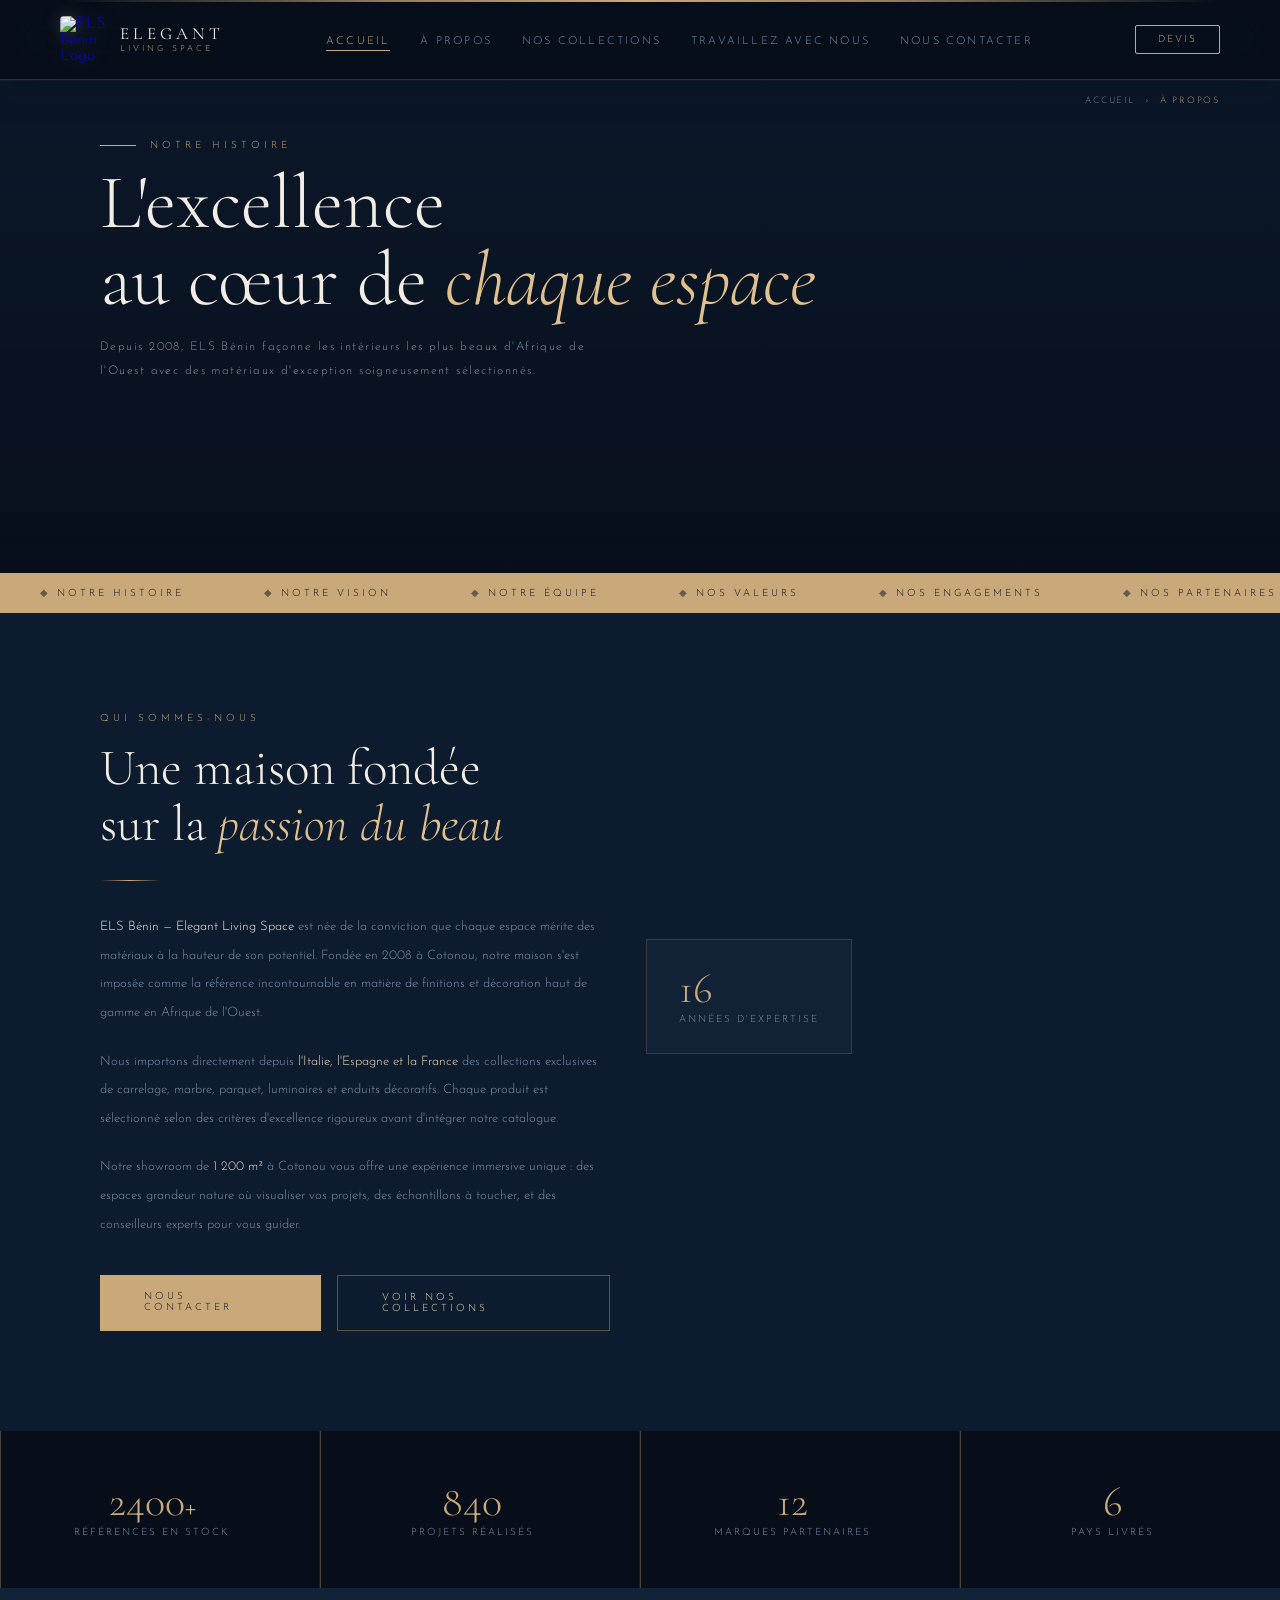
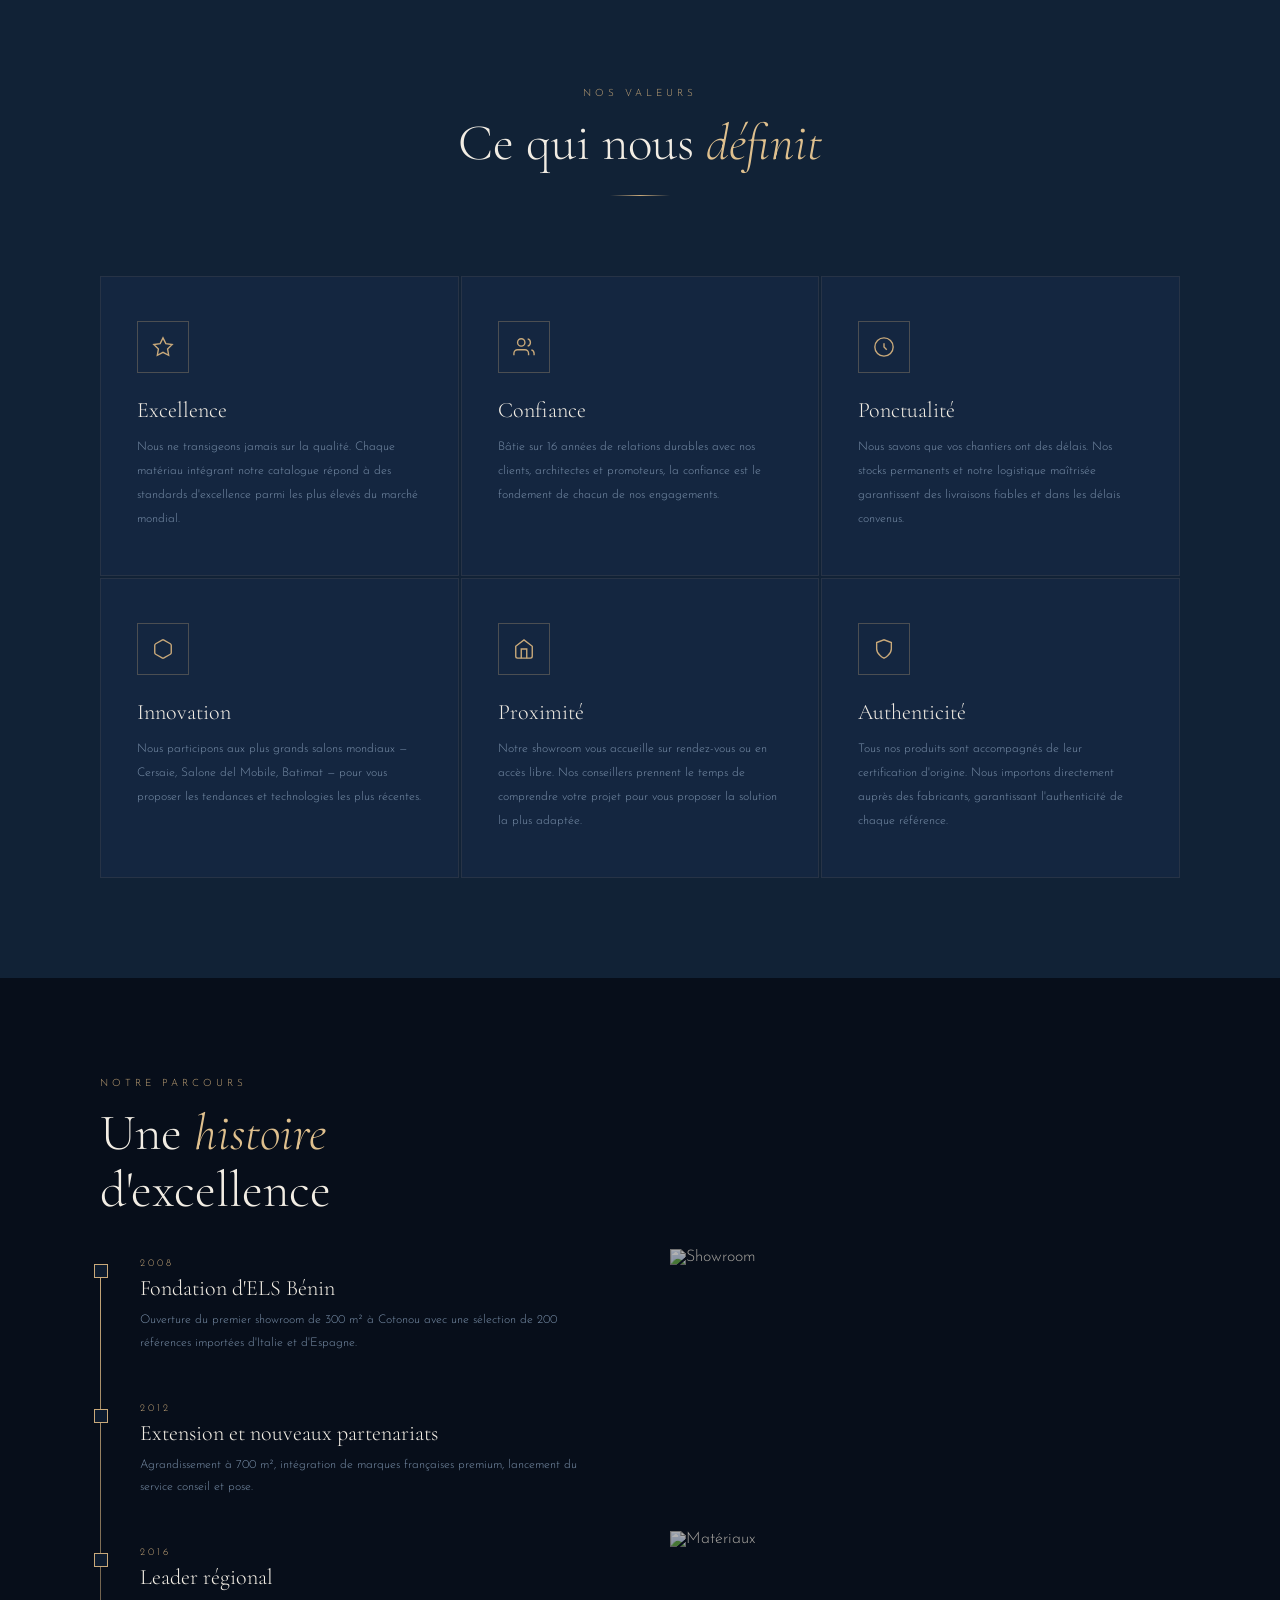
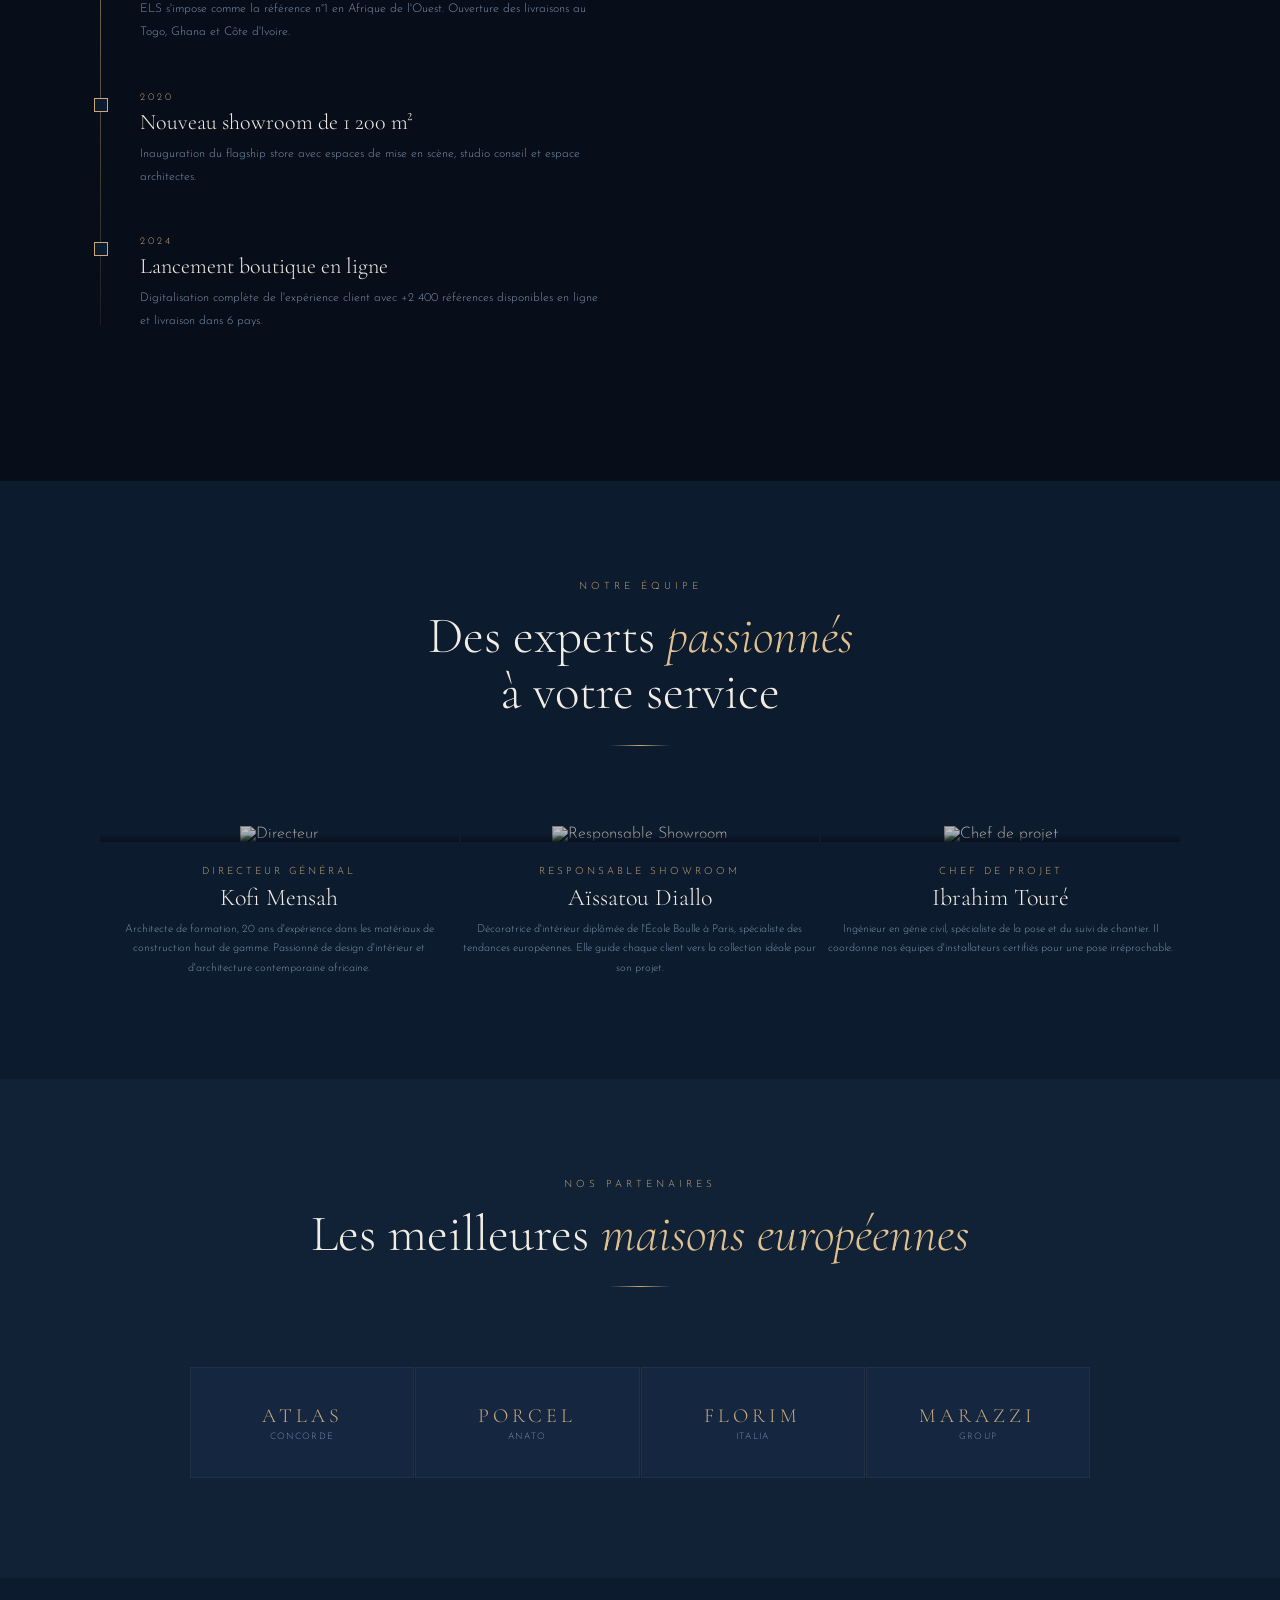
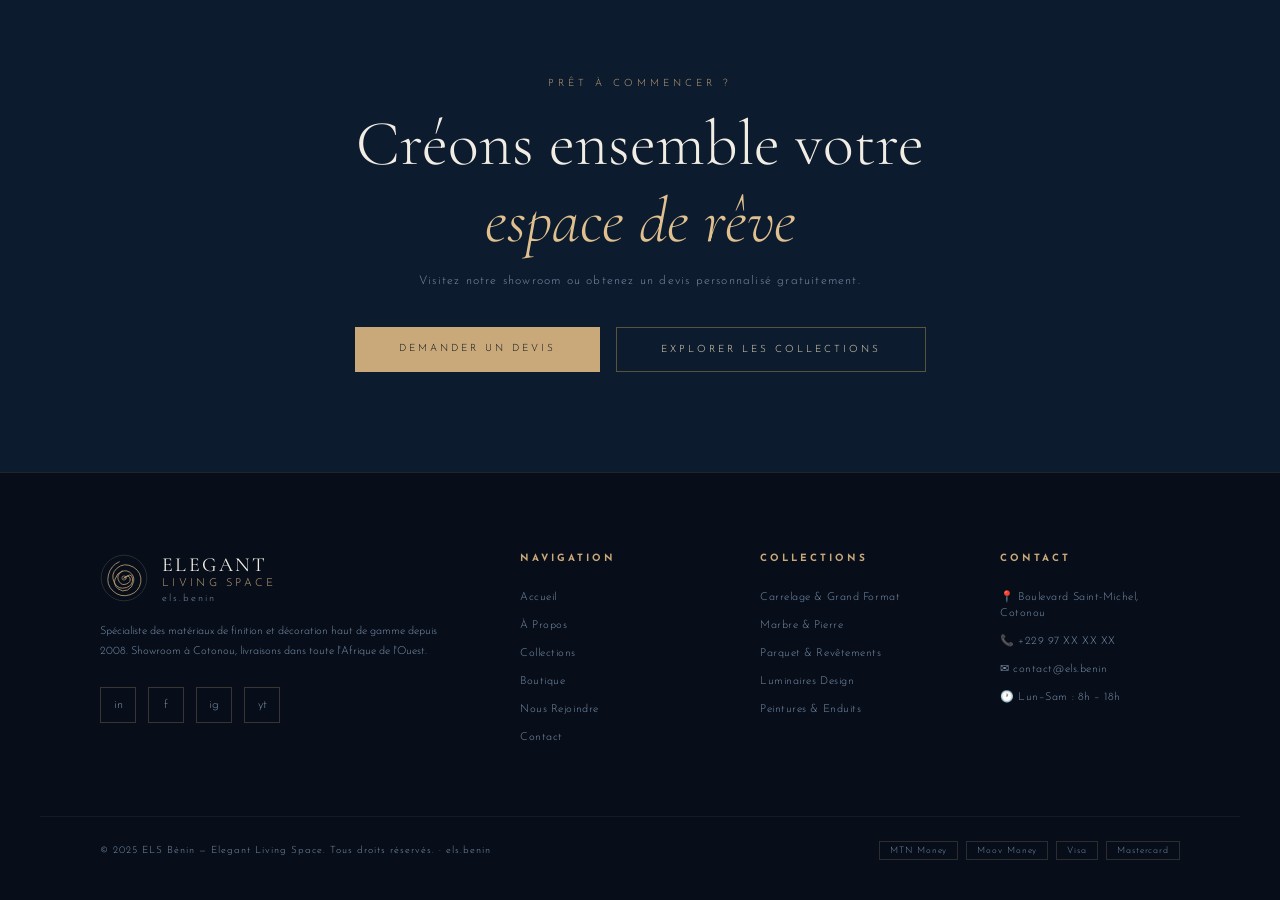
==== apropos.html @ bbdeb376 "Update apropos.html" ====
<!DOCTYPE html>
<html lang="fr">
<head>
<meta charset="UTF-8"/>
<meta name="viewport" content="width=device-width, initial-scale=1.0"/>
<title>À Propos — ELS Bénin | Elegant Living Space</title>
<link rel="stylesheet" href="els-shared.css"/>
</head>

<style>
  :root {
    --gold: #c9a97a;
    --gold-light: #dfc08e;
    --gold-pale: #f0dfc0;
    --noir: #070e1a;
    --charbon: #0d1b2e;
    --gris-fonce: #112236;
    --gris-moyen: #1a3050;
    --gris-clair: #7a90aa;
    --blanc-creme: #f2ede4;
    --blanc: #ffffff;
    --marine: #0d1b2e;
    --marine-light: #142640;
    --transition: cubic-bezier(0.76, 0, 0.24, 1);
  }

  * { margin: 0; padding: 0; box-sizing: border-box; }

  html { scroll-behavior: smooth; }

  body {
    background: var(--charbon);
    color: var(--blanc-creme);
    font-family: 'Josefin Sans', sans-serif;
    font-weight: 300;
    cursor: default;
    overflow-x: hidden;
  }

  /* ─── NAV ─── */
  nav {
    position: fixed; top: 0; left: 0; right: 0;
    z-index: 100;
    display: flex;
    align-items: center;
    justify-content: space-between;
    padding: 0 60px;
    height: 80px;
    background: rgba(7, 14, 26, 0.96);
    backdrop-filter: blur(18px) saturate(1.4);
    -webkit-backdrop-filter: blur(18px) saturate(1.4);
    border-bottom: 1px solid rgba(201, 169, 122, 0.22);
    box-shadow: 0 4px 32px rgba(7, 14, 26, 0.55), 0 1px 0 rgba(201,169,122,0.08);
    transition: background 0.4s, box-shadow 0.4s;
  }

  nav::before {
    content: '';
    position: absolute; top: 0; left: 0; right: 0;
    height: 2px;
    background: linear-gradient(to right,
      transparent 0%,
      rgba(201,169,122,0.0) 5%,
      rgba(201,169,122,0.7) 30%,
      var(--gold) 50%,
      rgba(201,169,122,0.7) 70%,
      rgba(201,169,122,0.0) 95%,
      transparent 100%
    );
  }

  nav.scrolled {
    background: rgba(7, 14, 26, 0.99);
    box-shadow: 0 6px 40px rgba(7, 14, 26, 0.8), 0 1px 0 rgba(201,169,122,0.1);
  }

  /* ─── LOGO ─── */
  .nav-logo {
    display: flex;
    align-items: center;
    gap: 12px;
    text-decoration: none;
    flex-shrink: 0;
  }
  .nav-logo-img {
    width: 48px;
    height: 48px;
    object-fit: contain;
    border-radius: 4px;
    filter: drop-shadow(0 0 8px rgba(201,169,122,0.25));
    transition: filter 0.3s, transform 0.3s;
  }
  .nav-logo:hover .nav-logo-img {
    filter: drop-shadow(0 0 16px rgba(201,169,122,0.5));
    transform: scale(1.02);
  }
  .nav-logo-text {
    display: flex;
    flex-direction: column;
    line-height: 1;
  }
  .nav-logo-main {
    font-family: 'Cormorant Garamond', serif;
    font-size: 17px;
    font-weight: 400;
    letter-spacing: 0.25em;
    color: var(--blanc-creme);
  }
  .nav-logo-sub {
    font-family: 'Josefin Sans', sans-serif;
    font-size: 8.5px;
    font-weight: 300;
    letter-spacing: 0.35em;
    text-transform: uppercase;
    color: var(--gold);
    margin-top: 3px;
  }

  /* ─── NAV LINKS ─── */
  .nav-links {
    display: flex;
    gap: 30px;
    list-style: none;
    margin: 0 auto;
    padding: 0 15px;
  }
  .nav-links a {
    font-size: 11px;
    letter-spacing: 0.2em;
    text-transform: uppercase;
    color: var(--gris-clair);
    text-decoration: none;
    position: relative;
    transition: color 0.3s;
    white-space: nowrap;
  }
  .nav-links a::after {
    content: '';
    position: absolute;
    bottom: -4px;
    left: 0;
    width: 0;
    height: 1px;
    background: var(--gold);
    transition: width 0.4s var(--transition);
  }
  .nav-links a:hover { color: var(--gold-light); }
  .nav-links a:hover::after { width: 100%; }
  .nav-links a.active { color: var(--gold); }

  /* ─── BOUTON DEVIS (à droite) ─── */
  .nav-devis-btn {
    padding: 8px 22px;
    border: 1px solid var(--gold);
    color: var(--gold);
    font-size: 10px;
    letter-spacing: 0.2em;
    text-transform: uppercase;
    text-decoration: none;
    transition: all 0.3s;
    background: transparent;
    font-family: 'Josefin Sans', sans-serif;
    white-space: nowrap;
    flex-shrink: 0;
    border-radius: 2px;
  }
  .nav-devis-btn:hover {
    background: var(--gold);
    color: var(--noir);
  }

  /* ─── MENU BURGER ─── */
  .menu-toggle {
    display: none;
    flex-direction: column;
    gap: 5px;
    cursor: pointer;
    background: none;
    border: none;
    padding: 5px;
    flex-shrink: 0;
  }
  .menu-toggle span {
    width: 28px;
    height: 2px;
    background: var(--gold);
    transition: 0.3s;
    border-radius: 2px;
  }
  .menu-toggle.active span:nth-child(1) { transform: rotate(45deg) translate(5px, 5px); }
  .menu-toggle.active span:nth-child(2) { opacity: 0; }
  .menu-toggle.active span:nth-child(3) { transform: rotate(-45deg) translate(5px, -5px); }

  /* ─── HERO ─── */
  .hero {
    height: 100vh;
    min-height: 700px;
    position: relative;
    display: flex;
    align-items: flex-end;
    overflow: hidden;
    padding-top: 80px;
  }
  .hero-bg {
    position: absolute;
    inset: 0;
    background:
      linear-gradient(135deg, rgba(7,14,26,0.6) 0%, rgba(13,27,46,0.3) 55%, rgba(201,169,122,0.05) 100%),
      url('Facade\ gros\ plans.jpg') center/cover no-repeat;
    transform: scale(1.05);
    animation: heroZoom 12s ease-out forwards;
  }
  @keyframes heroZoom { to { transform: scale(1); } }

  .hero-grain {
    position: absolute;
    inset: 0;
    opacity: 0.035;
    background-image: url("data:image/svg+xml,%3Csvg viewBox='0 0 256 256' xmlns='http://www.w3.org/2000/svg'%3E%3Cfilter id='noise'%3E%3CfeTurbulence type='fractalNoise' baseFrequency='0.9' numOctaves='4' stitchTiles='stitch'/%3E%3C/filter%3E%3Crect width='100%25' height='100%25' filter='url(%23noise)'/%3E%3C/svg%3E");
    pointer-events: none;
  }

  .hero-line {
    position: absolute;
    left: 60px;
    top: 0;
    bottom: 0;
    width: 1px;
    background: linear-gradient(to bottom, transparent, rgba(201,168,76,0.3) 40%, rgba(201,168,76,0.3) 60%, transparent);
    animation: lineFade 2s ease 0.5s both;
  }
  @keyframes lineFade { from { opacity: 0; } to { opacity: 1; } }

  .hero-content {
    position: relative;
    z-index: 2;
    padding: 0 120px 100px;
    animation: heroSlide 1.2s var(--transition) 0.3s both;
  }
  @keyframes heroSlide { from { opacity: 0; transform: translateY(40px); } to { opacity: 1; transform: translateY(0); } }

  .hero-label {
    font-size: 10px;
    letter-spacing: 0.4em;
    text-transform: uppercase;
    color: var(--gold);
    margin-bottom: 20px;
    display: flex;
    align-items: center;
    gap: 16px;
  }
  .hero-label::before { content: ''; width: 40px; height: 1px; background: var(--gold); }

  .hero-title {
    font-family: 'Cormorant Garamond', serif;
    font-size: clamp(56px, 7vw, 100px);
    font-weight: 300;
    line-height: 1;
    color: var(--blanc-creme);
    margin-bottom: 28px;
  }
  .hero-title em { font-style: italic; color: var(--gold-light); }

  .hero-sub {
    font-size: 12px;
    letter-spacing: 0.15em;
    color: var(--gris-clair);
    max-width: 400px;
    line-height: 2;
    margin-bottom: 48px;
  }

  .hero-btns {
    display: flex;
    gap: 20px;
    align-items: center;
    flex-wrap: wrap;
  }

  .btn-primary {
    padding: 16px 44px;
    background: var(--gold);
    color: var(--noir);
    font-size: 10px;
    letter-spacing: 0.3em;
    text-transform: uppercase;
    text-decoration: none;
    font-family: 'Josefin Sans', sans-serif;
    transition: background 0.3s, transform 0.3s;
    display: inline-block;
  }
  .btn-primary:hover { background: var(--gold-light); transform: translateY(-2px); }

  .btn-ghost {
    padding: 16px 44px;
    border: 1px solid rgba(201,168,76,0.4);
    color: var(--gold-pale);
    font-size: 10px;
    letter-spacing: 0.3em;
    text-transform: uppercase;
    text-decoration: none;
    font-family: 'Josefin Sans', sans-serif;
    transition: border-color 0.3s, color 0.3s, transform 0.3s;
    display: inline-block;
  }
  .btn-ghost:hover { border-color: var(--gold); color: var(--gold); transform: translateY(-2px); }

  .hero-scroll {
    position: absolute;
    bottom: 40px;
    right: 60px;
    display: flex;
    flex-direction: column;
    align-items: center;
    gap: 12px;
    font-size: 9px;
    letter-spacing: 0.3em;
    color: var(--gris-clair);
    writing-mode: vertical-rl;
    text-transform: uppercase;
  }
  .hero-scroll::after {
    content: '';
    width: 1px;
    height: 60px;
    background: linear-gradient(to bottom, var(--gold), transparent);
    animation: scrollLine 1.5s ease-in-out infinite;
  }
  @keyframes scrollLine { 0%,100%{opacity:1;transform:scaleY(1)} 50%{opacity:0.3;transform:scaleY(0.5)} }

  .hero-logo-float {
    position: absolute;
    right: 130px;
    top: 50%;
    transform: translateY(-50%);
    width: 180px;
    height: 180px;
    opacity: 0;
    animation: floatLogoIn 1.8s var(--transition) 0.8s both;
    z-index: 2;
  }
  @keyframes floatLogoIn {
    from { opacity: 0; transform: translateY(-50%) scale(0.8) rotate(-10deg); }
    to   { opacity: 0.55; transform: translateY(-50%) scale(1) rotate(0deg); }
  }
  .hero-logo-float svg {
    width: 100%;
    height: 100%;
    filter: drop-shadow(0 0 24px rgba(201,169,122,0.35));
    animation: floatPulse 6s ease-in-out infinite;
  }
  @keyframes floatPulse {
    0%,100% { filter: drop-shadow(0 0 18px rgba(201,169,122,0.3)); transform: rotate(0deg); }
    50%      { filter: drop-shadow(0 0 34px rgba(201,169,122,0.55)); transform: rotate(3deg); }
  }

  /* ─── TICKER ─── */
  .ticker-wrap {
    background: var(--gold);
    padding: 14px 0;
    overflow: hidden;
  }
  .ticker {
    display: flex;
    white-space: nowrap;
    animation: ticker 30s linear infinite;
  }
  .ticker span {
    font-size: 10px;
    letter-spacing: 0.3em;
    text-transform: uppercase;
    color: var(--noir);
    padding: 0 40px;
  }
  .ticker span::before { content: '◆  '; opacity: 0.5; }
  @keyframes ticker { from { transform: translateX(0); } to { transform: translateX(-50%); } }

  /* ─── SECTIONS COMMUNES ─── */
  section { padding: 120px 0; }

  .section-header {
    text-align: center;
    margin-bottom: 80px;
  }
  .section-label {
    font-size: 10px;
    letter-spacing: 0.4em;
    text-transform: uppercase;
    color: var(--gold);
    margin-bottom: 16px;
  }
  .section-title {
    font-family: 'Cormorant Garamond', serif;
    font-size: clamp(36px, 4vw, 58px);
    font-weight: 300;
    color: var(--blanc-creme);
    line-height: 1.1;
  }
  .section-title em { font-style: italic; color: var(--gold-light); }
  .section-divider {
    width: 60px;
    height: 1px;
    background: linear-gradient(to right, transparent, var(--gold), transparent);
    margin: 24px auto 0;
  }

  /* ─── SAVOIR-FAIRE ─── */
  .savoir-faire { background: var(--noir); }

  .savoir-grid {
    display: grid;
    grid-template-columns: 1fr 1fr;
    gap: 0;
    max-width: 1400px;
    margin: 0 auto;
  }
  .savoir-image {
    position: relative;
    overflow: hidden;
    height: 600px;
  }
  .savoir-image img {
    width: 100%;
    height: 100%;
    object-fit: cover;
    transition: transform 0.8s var(--transition);
    filter: brightness(0.75) saturate(0.8);
  }
  .savoir-image:hover img { transform: scale(1.06); }
  .savoir-image-overlay {
    position: absolute;
    inset: 0;
    background: linear-gradient(to top, rgba(7,14,26,0.75) 0%, transparent 60%);
  }
  .savoir-image-label {
    position: absolute;
    bottom: 30px;
    left: 30px;
    font-family: 'Cormorant Garamond', serif;
    font-size: 28px;
    font-style: italic;
    color: var(--blanc-creme);
  }

  .savoir-text {
    padding: 80px 80px;
    display: flex;
    flex-direction: column;
    justify-content: center;
    background: var(--gris-fonce);
  }
  .savoir-text p {
    font-size: 13px;
    line-height: 2.2;
    color: var(--gris-clair);
    margin-bottom: 20px;
  }
  .savoir-text p strong {
    color: var(--gold-pale);
    font-weight: 300;
  }
  .savoir-stats {
    display: grid;
    grid-template-columns: 1fr 1fr;
    gap: 30px;
    margin-top: 40px;
  }
  .stat-item { border-left: 1px solid rgba(201,169,122,0.35); padding-left: 20px; }
  .stat-num {
    font-family: 'Cormorant Garamond', serif;
    font-size: 42px;
    font-weight: 300;
    color: var(--gold);
  }
  .stat-label {
    font-size: 10px;
    letter-spacing: 0.2em;
    color: var(--gris-clair);
    text-transform: uppercase;
    margin-top: 4px;
  }

  /* ─── CATÉGORIES ─── */
  .categories { background: var(--charbon); }

  .cat-grid {
    display: grid;
    grid-template-columns: repeat(3, 1fr);
    grid-template-rows: auto auto;
    gap: 2px;
    max-width: 1400px;
    margin: 0 auto;
  }
  .cat-card {
    position: relative;
    overflow: hidden;
    cursor: pointer;
    height: 380px;
  }
  .cat-card:first-child { grid-column: span 2; }
  .cat-card:nth-child(4) { grid-column: span 2; }

  .cat-card img {
    width: 100%;
    height: 100%;
    object-fit: cover;
    transition: transform 0.7s var(--transition);
    filter: brightness(0.6) saturate(0.7);
  }
  .cat-card:hover img { transform: scale(1.08); filter: brightness(0.5) saturate(0.7); }

  .cat-overlay {
    position: absolute;
    inset: 0;
    background: linear-gradient(135deg, rgba(7,14,26,0.35) 0%, transparent 100%);
    display: flex;
    flex-direction: column;
    justify-content: flex-end;
    padding: 36px;
    transition: background 0.4s;
  }
  .cat-card:hover .cat-overlay { background: linear-gradient(135deg, rgba(7,14,26,0.6) 0%, rgba(201,169,122,0.12) 100%); }

  .cat-tag {
    font-size: 9px;
    letter-spacing: 0.3em;
    text-transform: uppercase;
    color: var(--gold);
    margin-bottom: 8px;
  }
  .cat-name {
    font-family: 'Cormorant Garamond', serif;
    font-size: 30px;
    font-weight: 300;
    color: var(--blanc-creme);
    line-height: 1.1;
  }
  .cat-count {
    font-size: 10px;
    letter-spacing: 0.15em;
    color: var(--gris-clair);
    margin-top: 8px;
    transition: color 0.3s;
  }
  .cat-card:hover .cat-count { color: var(--gold-light); }

  .cat-arrow {
    position: absolute;
    top: 36px;
    right: 36px;
    width: 40px;
    height: 40px;
    border: 1px solid rgba(201,169,122,0.5);
    display: flex;
    align-items: center;
    justify-content: center;
    opacity: 0;
    transform: translate(10px, -10px);
    transition: opacity 0.3s, transform 0.3s var(--transition);
  }
  .cat-card:hover .cat-arrow { opacity: 1; transform: translate(0,0); }
  .cat-arrow svg { width: 16px; height: 16px; stroke: var(--gold); fill: none; }

  /* ─── PRODUITS ─── */
  .produits { background: var(--gris-fonce); }

  .produits-filter {
    display: flex;
    justify-content: center;
    gap: 0;
    flex-wrap: wrap;
    margin: 0 auto 40px;
    max-width: 1400px;
  }
  .filter-btn {
    padding: 12px 32px;
    cursor: pointer;
    font-size: 10px;
    letter-spacing: 0.25em;
    text-transform: uppercase;
    color: var(--gris-clair);
    background: transparent;
    border: 1px solid rgba(201,169,122,0.15);
    border-left: none;
    transition: all 0.3s;
    font-family: 'Josefin Sans', sans-serif;
    font-weight: 300;
  }
  .filter-btn:first-child { border-left: 1px solid rgba(201,169,122,0.15); }
  .filter-btn.active, .filter-btn:hover {
    background: var(--gold);
    color: var(--noir);
    border-color: var(--gold);
  }

  .produits-grid {
    display: grid;
    grid-template-columns: repeat(4, 1fr);
    gap: 2px;
    max-width: 1400px;
    margin: 0 auto;
  }

  .prod-card {
    background: var(--charbon);
    cursor: pointer;
    position: relative;
    transition: transform 0.4s var(--transition);
  }
  .prod-card:hover { transform: translateY(-6px); z-index: 2; }

  .prod-img {
    position: relative;
    overflow: hidden;
    aspect-ratio: 3/4;
  }
  .prod-img img {
    width: 100%;
    height: 100%;
    object-fit: cover;
    transition: transform 0.6s var(--transition);
    filter: saturate(0.8);
  }
  .prod-card:hover .prod-img img { transform: scale(1.06); filter: saturate(1); }

  .prod-badge {
    position: absolute;
    top: 16px;
    left: 16px;
    background: var(--gold);
    color: var(--noir);
    font-size: 8px;
    letter-spacing: 0.2em;
    text-transform: uppercase;
    padding: 5px 10px;
  }
  .prod-badge.new { background: var(--blanc-creme); color: var(--noir); }
  .prod-badge.promo { background: #8b2e2e; color: var(--blanc-creme); }

  .prod-actions {
    position: absolute;
    bottom: 0;
    left: 0;
    right: 0;
    padding: 20px;
    background: linear-gradient(to top, rgba(10,10,8,0.9) 0%, transparent 100%);
    display: flex;
    gap: 8px;
    justify-content: center;
    opacity: 0;
    transform: translateY(10px);
    transition: opacity 0.3s, transform 0.3s var(--transition);
  }
  .prod-card:hover .prod-actions { opacity: 1; transform: translateY(0); }

  .prod-btn {
    padding: 10px 20px;
    border: none;
    cursor: pointer;
    font-size: 9px;
    letter-spacing: 0.2em;
    text-transform: uppercase;
    font-family: 'Josefin Sans', sans-serif;
    font-weight: 300;
    transition: background 0.2s;
  }
  .prod-btn.add { background: var(--gold); color: var(--noir); flex: 1; }
  .prod-btn.add:hover { background: var(--gold-light); }
  .prod-btn.wish { background: rgba(255,255,255,0.1); color: var(--blanc-creme); width: 40px; padding: 10px; }
  .prod-btn.wish:hover { background: rgba(255,255,255,0.2); }

  .prod-info { padding: 20px; }
  .prod-ref { font-size: 9px; letter-spacing: 0.2em; color: var(--gris-clair); margin-bottom: 6px; text-transform: uppercase; }
  .prod-name {
    font-family: 'Cormorant Garamond', serif;
    font-size: 18px;
    font-weight: 300;
    color: var(--blanc-creme);
    margin-bottom: 6px;
    line-height: 1.2;
  }
  .prod-matiere { font-size: 10px; color: var(--gris-clair); margin-bottom: 12px; }
  .prod-price-row { display: flex; align-items: baseline; gap: 12px; }
  .prod-price {
    font-family: 'Cormorant Garamond', serif;
    font-size: 22px;
    font-weight: 400;
    color: var(--gold);
  }
  .prod-price-old {
    font-size: 13px;
    color: var(--gris-clair);
    text-decoration: line-through;
  }
  .prod-unit { font-size: 10px; color: var(--gris-clair); margin-left: auto; }

  /* ─── SERVICES ─── */
  .services { background: var(--noir); }

  .services-grid {
    display: grid;
    grid-template-columns: repeat(4, 1fr);
    gap: 1px;
    max-width: 1400px;
    margin: 0 auto;
  }
  .service-card {
    padding: 50px 36px;
    background: var(--gris-fonce);
    border-top: 2px solid transparent;
    transition: border-color 0.3s, background 0.3s;
    text-align: center;
  }
  .service-card:hover { border-color: var(--gold); background: var(--gris-moyen); }

  .service-icon {
    width: 56px;
    height: 56px;
    margin: 0 auto 28px;
    border: 1px solid rgba(201,168,76,0.3);
    display: flex;
    align-items: center;
    justify-content: center;
    transition: border-color 0.3s, background 0.3s;
  }
  .service-card:hover .service-icon { border-color: var(--gold); background: rgba(201,168,76,0.08); }
  .service-icon svg { width: 24px; height: 24px; stroke: var(--gold); fill: none; stroke-width: 1.5; }

  .service-name {
    font-family: 'Cormorant Garamond', serif;
    font-size: 20px;
    font-weight: 300;
    color: var(--blanc-creme);
    margin-bottom: 14px;
  }
  .service-desc { font-size: 11px; line-height: 1.9; color: var(--gris-clair); }

  /* ─── INSPIRATION BANNER ─── */
  .inspiration {
    position: relative;
    height: 600px;
    display: flex;
    align-items: center;
    justify-content: center;
    overflow: hidden;
  }
  .inspiration-bg {
    position: absolute;
    inset: 0;
    background:
      linear-gradient(rgba(7,14,26,0.72), rgba(13,27,46,0.72)),
      url('https://images.unsplash.com/photo-1600585154526-990dced4db0d?w=1600&q=80') center/cover no-repeat;
    transition: transform 0.8s;
  }
  .inspiration:hover .inspiration-bg { transform: scale(1.02); }
  .inspiration-content {
    position: relative;
    z-index: 2;
    text-align: center;
    padding: 0 60px;
  }
  .inspiration-content h2 {
    font-family: 'Cormorant Garamond', serif;
    font-size: clamp(42px, 5vw, 72px);
    font-weight: 300;
    color: var(--blanc-creme);
    line-height: 1.1;
    margin-bottom: 24px;
  }
  .inspiration-content h2 em { font-style: italic; color: var(--gold-light); }
  .inspiration-content p { font-size: 12px; letter-spacing: 0.1em; color: var(--gris-clair); margin-bottom: 40px; }

  /* ─── TÉMOIGNAGES ─── */
  .temoignages { background: var(--charbon); }

  .temo-grid {
    display: grid;
    grid-template-columns: repeat(3, 1fr);
    gap: 30px;
    max-width: 1200px;
    margin: 0 auto;
  }
  .temo-card {
    padding: 44px 36px;
    border: 1px solid rgba(201,169,122,0.12);
    position: relative;
    transition: border-color 0.3s;
    background: var(--marine-light);
  }
  .temo-card:hover { border-color: rgba(201,169,122,0.35); }
  .temo-card::before {
    content: '❝';
    font-family: 'Cormorant Garamond', serif;
    font-size: 60px;
    color: rgba(201,169,122,0.18);
    position: absolute;
    top: 20px;
    left: 28px;
    line-height: 1;
  }
  .temo-stars { color: var(--gold); font-size: 12px; margin-bottom: 16px; letter-spacing: 4px; }
  .temo-text { font-size: 13px; line-height: 2; color: var(--gris-clair); margin-bottom: 24px; font-style: italic; }
  .temo-author { display: flex; align-items: center; gap: 12px; }
  .temo-avatar {
    width: 44px;
    height: 44px;
    border-radius: 50%;
    background: var(--gris-moyen);
    overflow: hidden;
    display: flex;
    align-items: center;
    justify-content: center;
    font-family: 'Cormorant Garamond', serif;
    font-size: 18px;
    color: var(--gold);
  }
  .temo-name { font-size: 12px; letter-spacing: 0.1em; color: var(--blanc-creme); }
  .temo-role { font-size: 10px; color: var(--gris-clair); margin-top: 2px; }

  /* ─── NEWSLETTER ─── */
  .newsletter {
    background: linear-gradient(135deg, var(--gris-fonce) 0%, var(--gris-moyen) 100%);
    padding: 100px 0;
    position: relative;
    overflow: hidden;
  }
  .newsletter::before {
    content: 'ELS';
    font-family: 'Cormorant Garamond', serif;
    font-size: 200px;
    font-weight: 600;
    color: rgba(201,169,122,0.05);
    position: absolute;
    left: 50%;
    top: 50%;
    transform: translate(-50%, -50%);
    white-space: nowrap;
    pointer-events: none;
  }
  .newsletter-inner {
    position: relative;
    z-index: 2;
    text-align: center;
    max-width: 600px;
    margin: 0 auto;
    padding: 0 40px;
  }
  .newsletter-inner h3 {
    font-family: 'Cormorant Garamond', serif;
    font-size: 42px;
    font-weight: 300;
    color: var(--blanc-creme);
    margin-bottom: 12px;
  }
  .newsletter-inner p { font-size: 11px; letter-spacing: 0.1em; color: var(--gris-clair); margin-bottom: 36px; }
  .newsletter-form { display: flex; gap: 0; }
  .newsletter-form input {
    flex: 1;
    padding: 16px 24px;
    background: rgba(7,14,26,0.7);
    border: 1px solid rgba(201,169,122,0.25);
    border-right: none;
    color: var(--blanc-creme);
    font-family: 'Josefin Sans', sans-serif;
    font-size: 11px;
    letter-spacing: 0.1em;
    outline: none;
    transition: border-color 0.3s;
  }
  .newsletter-form input::placeholder { color: var(--gris-clair); }
  .newsletter-form input:focus { border-color: rgba(201,169,122,0.55); }
  .newsletter-form button {
    padding: 16px 36px;
    background: var(--gold);
    border: 1px solid var(--gold);
    color: var(--noir);
    cursor: pointer;
    font-family: 'Josefin Sans', sans-serif;
    font-size: 10px;
    letter-spacing: 0.3em;
    text-transform: uppercase;
    transition: background 0.3s;
    font-weight: 300;
  }
  .newsletter-form button:hover { background: var(--gold-light); }

  /* ─── FOOTER ─── */
  footer {
    background: var(--noir);
    border-top: 1px solid rgba(201,169,122,0.15);
    padding: 80px 0 40px;
  }
  .footer-grid {
    display: grid;
    grid-template-columns: 2fr 1fr 1fr 1fr;
    gap: 60px;
    max-width: 1200px;
    margin: 0 auto;
    padding: 0 60px;
  }
  .footer-logo-wrap { display: flex; align-items: center; gap: 14px; margin-bottom: 18px; }
  .footer-brand .brand-name {
    font-family: 'Cormorant Garamond', serif;
    font-size: 20px;
    font-weight: 400;
    color: var(--blanc-creme);
    letter-spacing: 0.12em;
    line-height: 1.2;
  }
  .footer-brand .brand-name span { color: var(--gold); font-size: 11px; letter-spacing: 0.3em; display: block; font-family: 'Josefin Sans', sans-serif; font-weight: 300; }
  .footer-brand p { font-size: 11px; line-height: 1.9; color: var(--gris-clair); margin-bottom: 24px; }
  .footer-social { display: flex; gap: 12px; }
  .social-btn {
    width: 36px;
    height: 36px;
    border: 1px solid rgba(201,169,122,0.25);
    display: flex;
    align-items: center;
    justify-content: center;
    color: var(--gris-clair);
    font-size: 12px;
    transition: border-color 0.3s, color 0.3s, background 0.3s;
    text-decoration: none;
    cursor: pointer;
    background: transparent;
  }
  .social-btn:hover { border-color: var(--gold); color: var(--gold); background: rgba(201,169,122,0.1); }

  .footer-col h4 {
    font-size: 10px;
    letter-spacing: 0.3em;
    text-transform: uppercase;
    color: var(--gold);
    margin-bottom: 24px;
  }
  .footer-col ul { list-style: none; }
  .footer-col ul li { margin-bottom: 12px; }
  .footer-col ul li a {
    font-size: 11px;
    color: var(--gris-clair);
    text-decoration: none;
    letter-spacing: 0.05em;
    transition: color 0.3s;
  }
  .footer-col ul li a:hover { color: var(--gold-light); }

  .footer-bottom {
    max-width: 1200px;
    margin: 60px auto 0;
    padding: 24px 60px 0;
    border-top: 1px solid rgba(255,255,255,0.05);
    display: flex;
    justify-content: space-between;
    align-items: center;
  }
  .footer-copy { font-size: 10px; color: var(--gris-clair); letter-spacing: 0.1em; }
  .footer-payments { display: flex; gap: 8px; }
  .payment-chip {
    padding: 4px 10px;
    border: 1px solid rgba(201,169,122,0.2);
    font-size: 9px;
    letter-spacing: 0.1em;
    color: var(--gris-clair);
  }

  /* ─── TOAST ─── */
  .toast {
    position: fixed;
    bottom: 40px;
    right: 40px;
    z-index: 300;
    background: var(--gold);
    color: var(--noir);
    padding: 14px 28px;
    font-size: 10px;
    letter-spacing: 0.2em;
    text-transform: uppercase;
    transform: translateY(20px);
    opacity: 0;
    transition: all 0.4s var(--transition);
    pointer-events: none;
  }
  .toast.show { transform: translateY(0); opacity: 1; }

  .cat-section-label {
    display: flex;
    align-items: center;
    justify-content: center;
    gap: 20px;
    padding: 56px 40px 32px;
    font-size: 11px;
    letter-spacing: 0.45em;
    text-transform: uppercase;
    color: var(--gold);
    max-width: 1400px;
    margin: 0 auto;
  }
  .cat-section-label:first-of-type { padding-top: 0; }
  .cat-sec-icon { font-size: 8px; opacity: 0.6; }
  .cat-section-label::before,
  .cat-section-label::after {
    content: '';
    flex: 1;
    height: 1px;
    background: linear-gradient(to right, transparent, rgba(201,168,76,0.3));
  }
  .cat-section-label::after {
    background: linear-gradient(to left, transparent, rgba(201,168,76,0.3));
  }

  /* ─── RESPONSIVE ─── */
  @media (max-width: 1024px) {
    nav { padding: 0 30px; }
    .nav-links { gap: 20px; }
    .nav-links a { font-size: 10px; }
    .nav-devis-btn { padding: 6px 16px; font-size: 9px; }
    .hero-content { padding: 0 40px 80px; }
    .savoir-grid, .temo-grid { grid-template-columns: 1fr; }
    .savoir-image { height: 350px; }
    .cat-grid { grid-template-columns: 1fr 1fr; }
    .cat-card:first-child, .cat-card:nth-child(4) { grid-column: span 1; }
    .produits-grid { grid-template-columns: repeat(2, 1fr); }
    .services-grid { grid-template-columns: repeat(2, 1fr); }
    .footer-grid { grid-template-columns: 1fr 1fr; gap: 40px; padding: 0 30px; }
    .footer-bottom { padding: 24px 30px 0; flex-direction: column; gap: 16px; }
  }

  @media (max-width: 768px) {
    nav { padding: 0 16px; height: 70px; }
    .menu-toggle { display: flex; }
    .nav-links {
      display: none;
      position: absolute;
      top: 70px;
      left: 0;
      right: 0;
      flex-direction: column;
      background: rgba(7,14,26,0.98);
      padding: 20px 24px;
      gap: 14px;
      border-bottom: 1px solid rgba(201,169,122,0.2);
    }
    .nav-links.open { display: flex; }
    .nav-links a { font-size: 12px; }
    .nav-logo-img { width: 36px; height: 36px; }
    .nav-logo-text .nav-logo-main { font-size: 13px; }
    .nav-logo-text .nav-logo-sub { font-size: 7px; }
    .nav-devis-btn { padding: 5px 14px; font-size: 8px; }
    .hero-content { padding: 0 24px 60px; }
    .hero-btns { flex-direction: column; align-items: flex-start; }
    .hero-title { font-size: clamp(40px, 10vw, 60px); }
    .cat-grid { grid-template-columns: 1fr; }
    .produits-grid { grid-template-columns: 1fr; }
    .services-grid { grid-template-columns: 1fr; }
    .footer-grid { grid-template-columns: 1fr; }
    .newsletter-form { flex-direction: column; }
    .newsletter-form input { border-right: 1px solid rgba(201,168,76,0.2); }
    section { padding: 80px 20px; }
    .produits-filter { flex-wrap: wrap; padding: 0 20px; }
    .filter-btn { padding: 8px 16px; font-size: 9px; }
    .savoir-text { padding: 40px 30px; }
    .hero-logo-float { display: none; }
    .hero-scroll { right: 20px; }
    .hero-line { left: 20px; }
  }

  @media (max-width: 480px) {
    nav { padding: 0 10px; height: 60px; }
    .nav-logo-img { width: 28px; height: 28px; }
    .nav-logo { gap: 6px; }
    .nav-logo-text .nav-logo-main { font-size: 10px; letter-spacing: 0.1em; }
    .nav-logo-text .nav-logo-sub { font-size: 5.5px; }
    .nav-links.open { top: 60px; padding: 14px 16px; }
    .nav-links a { font-size: 10px; }
    .nav-devis-btn { padding: 4px 10px; font-size: 7px; }
    .hero { padding-top: 60px; min-height: 500px; }
    .hero-content { padding: 0 16px 40px; }
    .hero-title { font-size: clamp(28px, 12vw, 42px); }
    .hero-sub { font-size: 10px; max-width: 100%; }
    .btn-primary, .btn-ghost { padding: 10px 20px; font-size: 8px; }
    .section-title { font-size: clamp(24px, 8vw, 32px); }
    .section-header { margin-bottom: 30px; }
    section { padding: 60px 16px; }
    .savoir-text h2 { font-size: 28px !important; }
    .stat-num { font-size: 28px; }
    .cat-card { height: 250px; }
    .cat-name { font-size: 22px; }
    .prod-name { font-size: 15px; }
  }
</style>


<body>
<!--
<div class="cursor" id="cursor"></div>
<div class="cursor-ring" id="cursorRing"></div>
<div class="toast" id="toast"></div>-->

<!-- ─── NAVIGATION ─── -->

<nav id="navbar">

  <!-- LOGO (gauche) -->
  <a href="index.html" class="nav-logo">
    <img src="https://i.ibb.co/jPC5gQDd/votre-logo.png" alt="ELS Bénin Logo" class="nav-logo-img">
    <span class="nav-logo-text">
      <span class="nav-logo-main">ELEGANT</span>
      <span class="nav-logo-sub">LIVING SPACE</span>
    </span>
  </a>

  <!-- MENU BURGER (mobile) -->
  <button class="menu-toggle" id="menuToggle" aria-label="Menu">
    <span></span><span></span><span></span>
  </button>

  <!-- LIENS DE NAVIGATION (centrés) -->
  <ul class="nav-links" id="navLinks">
    <li><a href="index.html" class="active">Accueil</a></li>
    <li><a href="apropos.html">À propos</a></li>
    <li><a href="collections.html">Nos collections</a></li>
    <li><a href="rejoindre.html">Travaillez avec nous</a></li>
    <li><a href="contact.html">Nous contacter</a></li>
  </ul>

  <!-- DEVIS (bouton à droite) -->
  <a href="contact.html" class="nav-devis-btn">Devis</a>
</nav>



<!-- ─── PAGE HERO ─── -->
<section class="page-hero">
  <div class="page-hero-bg" style="background-image: url('https://images.unsplash.com/photo-1600607687939-ce8a6c25118c?w=1600&q=80');"></div>
  <div class="page-hero-overlay"></div>
  <div class="breadcrumb">
    <a href="luxe_materiaux.html">Accueil</a>
    <span>›</span>
    <span>À Propos</span>
  </div>
  <div class="page-hero-content">
    <p class="page-hero-label">Notre Histoire</p>
    <h1 class="page-hero-title">L'excellence<br>au cœur de <em>chaque espace</em></h1>
    <p class="page-hero-sub">Depuis 2008, ELS Bénin façonne les intérieurs les plus beaux d'Afrique de l'Ouest avec des matériaux d'exception soigneusement sélectionnés.</p>
  </div>
</section>

<!-- ─── TICKER ─── -->
<div class="ticker-wrap">
  <div class="ticker">
    <span>Notre Histoire</span><span>Notre Vision</span><span>Notre Équipe</span>
    <span>Nos Valeurs</span><span>Nos Engagements</span><span>Nos Partenaires</span>
    <span>Notre Histoire</span><span>Notre Vision</span><span>Notre Équipe</span>
    <span>Nos Valeurs</span><span>Nos Engagements</span><span>Nos Partenaires</span>
  </div>
</div>

<!-- ─── INTRO ─── -->
<section class="section-block">
  <div class="container">
    <div class="grid-2">
      <div>
        <p class="section-label">Qui sommes-nous</p>
        <h2 class="section-title" style="text-align:left;margin-bottom:28px">Une maison fondée<br>sur la <em>passion du beau</em></h2>
        <div class="section-divider" style="margin:0 0 32px"></div>
        <p style="font-size:13px;line-height:2.2;color:var(--gris-clair);margin-bottom:20px">
          <strong style="color:var(--blanc-creme);font-weight:300">ELS Bénin — Elegant Living Space</strong> est née de la conviction que chaque espace mérite des matériaux à la hauteur de son potentiel. Fondée en 2008 à Cotonou, notre maison s'est imposée comme la référence incontournable en matière de finitions et décoration haut de gamme en Afrique de l'Ouest.
        </p>
        <p style="font-size:13px;line-height:2.2;color:var(--gris-clair);margin-bottom:20px">
          Nous importons directement depuis <strong style="color:var(--gold-pale);font-weight:300">l'Italie, l'Espagne et la France</strong> des collections exclusives de carrelage, marbre, parquet, luminaires et enduits décoratifs. Chaque produit est sélectionné selon des critères d'excellence rigoureux avant d'intégrer notre catalogue.
        </p>
        <p style="font-size:13px;line-height:2.2;color:var(--gris-clair)">
          Notre showroom de <strong style="color:var(--gold-pale);font-weight:300">1 200 m²</strong> à Cotonou vous offre une expérience immersive unique : des espaces grandeur nature où visualiser vos projets, des échantillons à toucher, et des conseilleurs experts pour vous guider.
        </p>
        <div style="margin-top:36px;display:flex;gap:16px">
          <a href="contact.html" class="btn-primary">Nous contacter</a>
          <a href="collections.html" class="btn-ghost">Voir nos collections</a>
        </div>
      </div>
      <div style="position:relative">
        <img src="https://images.unsplash.com/photo-1616486338812-3dadae4b4ace?w=700&q=80"
             alt="Showroom ELS"
             style="width:100%;height:520px;object-fit:cover;filter:brightness(.85) saturate(.9)"/>
        <div style="position:absolute;bottom:-24px;left:-24px;background:var(--gris-fonce);border:1px solid rgba(201,169,122,.2);padding:28px 32px">
          <div style="font-family:'Cormorant Garamond',serif;font-size:42px;font-weight:300;color:var(--gold);line-height:1">16</div>
          <div style="font-size:10px;letter-spacing:.2em;color:var(--gris-clair);text-transform:uppercase;margin-top:4px">Années d'expertise</div>
        </div>
      </div>
    </div>
  </div>
</section>

<!-- ─── CHIFFRES CLÉS ─── -->
<div class="stats-bar">
  <div class="stat-item">
    <div class="stat-num">2400<span class="stat-suffix">+</span></div>
    <div class="stat-label">Références en stock</div>
  </div>
  <div class="stat-item">
    <div class="stat-num">840</div>
    <div class="stat-label">Projets réalisés</div>
  </div>
  <div class="stat-item">
    <div class="stat-num">12</div>
    <div class="stat-label">Marques partenaires</div>
  </div>
  <div class="stat-item">
    <div class="stat-num">6</div>
    <div class="stat-label">Pays livrés</div>
  </div>
</div>

<!-- ─── VALEURS ─── -->
<section class="section-block alt">
  <div class="container">
    <div class="section-header">
      <p class="section-label">Nos Valeurs</p>
      <h2 class="section-title">Ce qui nous <em>définit</em></h2>
      <div class="section-divider"></div>
    </div>
    <div class="grid-3">
      <div class="card">
        <div class="card-icon">
          <svg viewBox="0 0 24 24"><path d="M12 2l3.09 6.26L22 9.27l-5 4.87 1.18 6.88L12 17.77l-6.18 3.25L7 14.14 2 9.27l6.91-1.01L12 2z"/></svg>
        </div>
        <h3>Excellence</h3>
        <p>Nous ne transigeons jamais sur la qualité. Chaque matériau intégrant notre catalogue répond à des standards d'excellence parmi les plus élevés du marché mondial.</p>
      </div>
      <div class="card">
        <div class="card-icon">
          <svg viewBox="0 0 24 24"><path d="M17 21v-2a4 4 0 00-4-4H5a4 4 0 00-4 4v2"/><circle cx="9" cy="7" r="4"/><path d="M23 21v-2a4 4 0 00-3-3.87M16 3.13a4 4 0 010 7.75"/></svg>
        </div>
        <h3>Confiance</h3>
        <p>Bâtie sur 16 années de relations durables avec nos clients, architectes et promoteurs, la confiance est le fondement de chacun de nos engagements.</p>
      </div>
      <div class="card">
        <div class="card-icon">
          <svg viewBox="0 0 24 24"><circle cx="12" cy="12" r="10"/><path d="M12 8v4l3 3"/></svg>
        </div>
        <h3>Ponctualité</h3>
        <p>Nous savons que vos chantiers ont des délais. Nos stocks permanents et notre logistique maîtrisée garantissent des livraisons fiables et dans les délais convenus.</p>
      </div>
      <div class="card">
        <div class="card-icon">
          <svg viewBox="0 0 24 24"><path d="M21 16V8a2 2 0 00-1-1.73l-7-4a2 2 0 00-2 0l-7 4A2 2 0 003 8v8a2 2 0 001 1.73l7 4a2 2 0 002 0l7-4A2 2 0 0021 16z"/></svg>
        </div>
        <h3>Innovation</h3>
        <p>Nous participons aux plus grands salons mondiaux — Cersaie, Salone del Mobile, Batimat — pour vous proposer les tendances et technologies les plus récentes.</p>
      </div>
      <div class="card">
        <div class="card-icon">
          <svg viewBox="0 0 24 24"><path d="M3 9l9-7 9 7v11a2 2 0 01-2 2H5a2 2 0 01-2-2z"/><polyline points="9 22 9 12 15 12 15 22"/></svg>
        </div>
        <h3>Proximité</h3>
        <p>Notre showroom vous accueille sur rendez-vous ou en accès libre. Nos conseillers prennent le temps de comprendre votre projet pour vous proposer la solution la plus adaptée.</p>
      </div>
      <div class="card">
        <div class="card-icon">
          <svg viewBox="0 0 24 24"><path d="M12 22s8-4 8-10V5l-8-3-8 3v7c0 6 8 10 8 10z"/></svg>
        </div>
        <h3>Authenticité</h3>
        <p>Tous nos produits sont accompagnés de leur certification d'origine. Nous importons directement auprès des fabricants, garantissant l'authenticité de chaque référence.</p>
      </div>
    </div>
  </div>
</section>

<!-- ─── HISTOIRE TIMELINE ─── -->
<section class="section-block dark">
  <div class="container">
    <div class="grid-2">
      <div>
        <p class="section-label">Notre parcours</p>
        <h2 class="section-title" style="text-align:left;margin-bottom:40px">Une <em>histoire</em><br>d'excellence</h2>
        <div class="timeline">
          <div class="timeline-item">
            <div class="timeline-year">2008</div>
            <div class="timeline-title">Fondation d'ELS Bénin</div>
            <p class="timeline-text">Ouverture du premier showroom de 300 m² à Cotonou avec une sélection de 200 références importées d'Italie et d'Espagne.</p>
          </div>
          <div class="timeline-item">
            <div class="timeline-year">2012</div>
            <div class="timeline-title">Extension et nouveaux partenariats</div>
            <p class="timeline-text">Agrandissement à 700 m², intégration de marques françaises premium, lancement du service conseil et pose.</p>
          </div>
          <div class="timeline-item">
            <div class="timeline-year">2016</div>
            <div class="timeline-title">Leader régional</div>
            <p class="timeline-text">ELS s'impose comme la référence n°1 en Afrique de l'Ouest. Ouverture des livraisons au Togo, Ghana et Côte d'Ivoire.</p>
          </div>
          <div class="timeline-item">
            <div class="timeline-year">2020</div>
            <div class="timeline-title">Nouveau showroom de 1 200 m²</div>
            <p class="timeline-text">Inauguration du flagship store avec espaces de mise en scène, studio conseil et espace architectes.</p>
          </div>
          <div class="timeline-item">
            <div class="timeline-year">2024</div>
            <div class="timeline-title">Lancement boutique en ligne</div>
            <p class="timeline-text">Digitalisation complète de l'expérience client avec +2 400 références disponibles en ligne et livraison dans 6 pays.</p>
          </div>
        </div>
      </div>
      <div style="display:flex;flex-direction:column;gap:2px">
        <img src="https://images.unsplash.com/photo-1600566752355-35792bedcfea?w=600&q=80"
             alt="Showroom" style="width:100%;height:280px;object-fit:cover;filter:brightness(.7) saturate(.8)"/>
        <img src="https://images.unsplash.com/photo-1600585154340-be6161a56a0c?w=600&q=80"
             alt="Matériaux" style="width:100%;height:280px;object-fit:cover;filter:brightness(.7) saturate(.8)"/>
      </div>
    </div>
  </div>
</section>

<!-- ─── ÉQUIPE ─── -->
<section class="section-block">
  <div class="container">
    <div class="section-header">
      <p class="section-label">Notre Équipe</p>
      <h2 class="section-title">Des experts <em>passionnés</em><br>à votre service</h2>
      <div class="section-divider"></div>
    </div>
    <div class="grid-3">

      <div style="text-align:center">
        <div style="position:relative;overflow:hidden;margin-bottom:24px">
          <img src="https://images.unsplash.com/photo-1560250097-0b93528c311a?w=400&q=80"
               alt="Directeur" style="width:100%;height:320px;object-fit:cover;filter:brightness(.75) saturate(.7)"/>
          <div style="position:absolute;bottom:0;left:0;right:0;height:50%;background:linear-gradient(to top,rgba(7,14,26,.85),transparent)"></div>
        </div>
        <p style="font-size:10px;letter-spacing:.3em;color:var(--gold);text-transform:uppercase;margin-bottom:6px">Directeur Général</p>
        <h3 style="font-family:'Cormorant Garamond',serif;font-size:24px;font-weight:300;color:var(--blanc-creme);margin-bottom:8px">Kofi Mensah</h3>
        <p style="font-size:11px;color:var(--gris-clair);line-height:1.8">Architecte de formation, 20 ans d'expérience dans les matériaux de construction haut de gamme. Passionné de design d'intérieur et d'architecture contemporaine africaine.</p>
      </div>

      <div style="text-align:center">
        <div style="position:relative;overflow:hidden;margin-bottom:24px">
          <img src="https://images.unsplash.com/photo-1573496359142-b8d87734a5a2?w=400&q=80"
               alt="Responsable Showroom" style="width:100%;height:320px;object-fit:cover;filter:brightness(.75) saturate(.7)"/>
          <div style="position:absolute;bottom:0;left:0;right:0;height:50%;background:linear-gradient(to top,rgba(7,14,26,.85),transparent)"></div>
        </div>
        <p style="font-size:10px;letter-spacing:.3em;color:var(--gold);text-transform:uppercase;margin-bottom:6px">Responsable Showroom</p>
        <h3 style="font-family:'Cormorant Garamond',serif;font-size:24px;font-weight:300;color:var(--blanc-creme);margin-bottom:8px">Aïssatou Diallo</h3>
        <p style="font-size:11px;color:var(--gris-clair);line-height:1.8">Décoratrice d'intérieur diplômée de l'École Boulle à Paris, spécialiste des tendances européennes. Elle guide chaque client vers la collection idéale pour son projet.</p>
      </div>

      <div style="text-align:center">
        <div style="position:relative;overflow:hidden;margin-bottom:24px">
          <img src="https://images.unsplash.com/photo-1472099645785-5658abf4ff4e?w=400&q=80"
               alt="Chef de projet" style="width:100%;height:320px;object-fit:cover;filter:brightness(.75) saturate(.7)"/>
          <div style="position:absolute;bottom:0;left:0;right:0;height:50%;background:linear-gradient(to top,rgba(7,14,26,.85),transparent)"></div>
        </div>
        <p style="font-size:10px;letter-spacing:.3em;color:var(--gold);text-transform:uppercase;margin-bottom:6px">Chef de Projet</p>
        <h3 style="font-family:'Cormorant Garamond',serif;font-size:24px;font-weight:300;color:var(--blanc-creme);margin-bottom:8px">Ibrahim Touré</h3>
        <p style="font-size:11px;color:var(--gris-clair);line-height:1.8">Ingénieur en génie civil, spécialiste de la pose et du suivi de chantier. Il coordonne nos équipes d'installateurs certifiés pour une pose irréprochable.</p>
      </div>

    </div>
  </div>
</section>

<!-- ─── PARTENAIRES ─── -->
<section class="section-block alt">
  <div class="container">
    <div class="section-header">
      <p class="section-label">Nos Partenaires</p>
      <h2 class="section-title">Les meilleures <em>maisons européennes</em></h2>
      <div class="section-divider"></div>
    </div>
    <div style="display:grid;grid-template-columns:repeat(4,1fr);gap:1px;max-width:900px;margin:0 auto">
      <div style="background:var(--marine-light);padding:36px 24px;text-align:center;border:1px solid rgba(201,169,122,.08);transition:border-color .3s" onmouseover="this.style.borderColor='rgba(201,169,122,.3)'" onmouseout="this.style.borderColor='rgba(201,169,122,.08)'">
        <div style="font-family:'Cormorant Garamond',serif;font-size:20px;letter-spacing:.2em;color:var(--gold)">ATLAS</div>
        <div style="font-size:9px;letter-spacing:.15em;color:var(--gris-clair);margin-top:4px">CONCORDE</div>
      </div>
      <div style="background:var(--marine-light);padding:36px 24px;text-align:center;border:1px solid rgba(201,169,122,.08);transition:border-color .3s" onmouseover="this.style.borderColor='rgba(201,169,122,.3)'" onmouseout="this.style.borderColor='rgba(201,169,122,.08)'">
        <div style="font-family:'Cormorant Garamond',serif;font-size:20px;letter-spacing:.2em;color:var(--gold)">PORCEL</div>
        <div style="font-size:9px;letter-spacing:.15em;color:var(--gris-clair);margin-top:4px">ANATO</div>
      </div>
      <div style="background:var(--marine-light);padding:36px 24px;text-align:center;border:1px solid rgba(201,169,122,.08);transition:border-color .3s" onmouseover="this.style.borderColor='rgba(201,169,122,.3)'" onmouseout="this.style.borderColor='rgba(201,169,122,.08)'">
        <div style="font-family:'Cormorant Garamond',serif;font-size:20px;letter-spacing:.2em;color:var(--gold)">FLORIM</div>
        <div style="font-size:9px;letter-spacing:.15em;color:var(--gris-clair);margin-top:4px">ITALIA</div>
      </div>
      <div style="background:var(--marine-light);padding:36px 24px;text-align:center;border:1px solid rgba(201,169,122,.08);transition:border-color .3s" onmouseover="this.style.borderColor='rgba(201,169,122,.3)'" onmouseout="this.style.borderColor='rgba(201,169,122,.08)'">
        <div style="font-family:'Cormorant Garamond',serif;font-size:20px;letter-spacing:.2em;color:var(--gold)">MARAZZI</div>
        <div style="font-size:9px;letter-spacing:.15em;color:var(--gris-clair);margin-top:4px">GROUP</div>
      </div>
    </div>
  </div>
</section>

<!-- ─── CTA ─── -->
<section style="background:var(--charbon);padding:100px 0;text-align:center;position:relative;overflow:hidden">
  <div style="position:absolute;inset:0;background:url('https://images.unsplash.com/photo-1600585154526-990dced4db0d?w=1400&q=80') center/cover;opacity:.12"></div>
  <div style="position:relative;z-index:2;padding:0 40px">
    <p style="font-size:10px;letter-spacing:.4em;color:var(--gold);text-transform:uppercase;margin-bottom:16px">Prêt à commencer ?</p>
    <h2 style="font-family:'Cormorant Garamond',serif;font-size:clamp(36px,5vw,64px);font-weight:300;color:var(--blanc-creme);margin-bottom:16px">Créons ensemble votre<br><em style="color:var(--gold-light);font-style:italic">espace de rêve</em></h2>
    <p style="font-size:12px;letter-spacing:.1em;color:var(--gris-clair);margin-bottom:40px">Visitez notre showroom ou obtenez un devis personnalisé gratuitement.</p>
    <div style="display:flex;gap:16px;justify-content:center;flex-wrap:wrap">
      <a href="contact.html" class="btn-primary">Demander un devis</a>
      <a href="collections.html" class="btn-ghost">Explorer les collections</a>
    </div>
  </div>
</section>

<!-- ─── FOOTER ─── -->
<footer>
  <div class="footer-grid">
    <div class="footer-brand">
      <div class="footer-logo-wrap">
        <svg viewBox="0 0 80 80" xmlns="http://www.w3.org/2000/svg" fill="none" style="width:48px;height:48px">
          <circle cx="40" cy="40" r="38" stroke="#c9a97a" stroke-width="1.2" opacity="0.25"/>
          <g stroke="#c9a97a" stroke-width="1.3" stroke-linecap="round" fill="none">
            <path d="M40 40 Q52 30 54 40 Q56 52 44 56 Q30 60 24 48 Q17 34 28 24 Q40 13 56 22 Q70 31 68 47 Q65 63 50 68 Q34 73 22 62 Q10 51 14 35 Q18 19 32 13"/>
            <path d="M40 40 Q48 34 50 40 Q52 47 44 50 Q36 53 32 46 Q27 38 33 32 Q40 25 49 30 Q58 36 56 46 Q54 56 46 60 Q37 64 30 58 Q22 51 25 42 Q28 32 37 28"/>
            <circle cx="40" cy="40" r="3.5" stroke="#c9a97a" stroke-width="1"/>
          </g>
        </svg>
        <div>
          <div class="brand-name">ELEGANT <span>LIVING SPACE</span></div>
          <div style="font-size:10px;letter-spacing:.2em;color:var(--gris-clair);margin-top:2px">els.benin</div>
        </div>
      </div>
      <p>Spécialiste des matériaux de finition et décoration haut de gamme depuis 2008. Showroom à Cotonou, livraisons dans toute l'Afrique de l'Ouest.</p>
      <div class="footer-social">
        <a class="social-btn">in</a>
        <a class="social-btn">f</a>
        <a class="social-btn">ig</a>
        <a class="social-btn">yt</a>
      </div>
    </div>
    <div class="footer-col">
      <h4>Navigation</h4>
      <ul>
        <li><a href="luxe_materiaux.html">Accueil</a></li>
        <li><a href="apropos.html">À Propos</a></li>
        <li><a href="collections.html">Collections</a></li>
        <li><a href="luxe_materiaux.html#produits">Boutique</a></li>
        <li><a href="rejoindre.html">Nous Rejoindre</a></li>
        <li><a href="contact.html">Contact</a></li>
      </ul>
    </div>
    <div class="footer-col">
      <h4>Collections</h4>
      <ul>
        <li><a href="collections.html#carrelage">Carrelage & Grand Format</a></li>
        <li><a href="collections.html#marbre">Marbre & Pierre</a></li>
        <li><a href="collections.html#parquet">Parquet & Revêtements</a></li>
        <li><a href="collections.html#luminaire">Luminaires Design</a></li>
        <li><a href="collections.html#peinture">Peintures & Enduits</a></li>
      </ul>
    </div>
    <div class="footer-col">
      <h4>Contact</h4>
      <ul>
        <li><a href="#">📍 Boulevard Saint-Michel, Cotonou</a></li>
        <li><a href="#">📞 +229 97 XX XX XX</a></li>
        <li><a href="#">✉ contact@els.benin</a></li>
        <li><a href="#">🕐 Lun–Sam : 8h – 18h</a></li>
      </ul>
    </div>
  </div>
  <div class="footer-bottom">
    <p class="footer-copy">© 2025 ELS Bénin — Elegant Living Space. Tous droits réservés. · els.benin</p>
    <div class="footer-payments">
      <span class="payment-chip">MTN Money</span>
      <span class="payment-chip">Moov Money</span>
      <span class="payment-chip">Visa</span>
      <span class="payment-chip">Mastercard</span>
    </div>
  </div>
</footer>

<script>
const cursor = document.getElementById('cursor');
const ring = document.getElementById('cursorRing');
let mx=0,my=0,rx=0,ry=0;
document.addEventListener('mousemove',e=>{mx=e.clientX;my=e.clientY;cursor.style.left=mx+'px';cursor.style.top=my+'px';});
(function anim(){rx+=(mx-rx)*.12;ry+=(my-ry)*.12;ring.style.left=rx+'px';ring.style.top=ry+'px';requestAnimationFrame(anim);})();
window.addEventListener('scroll',()=>{document.getElementById('navbar').classList.toggle('scrolled',window.scrollY>60);});

const observer = new IntersectionObserver(entries=>{
  entries.forEach(e=>{if(e.isIntersecting){e.target.style.opacity='1';e.target.style.transform='translateY(0)';}});
},{threshold:.1});
document.querySelectorAll('.card,.stat-item,.timeline-item').forEach(el=>{
  el.style.opacity='0';el.style.transform='translateY(28px)';
  el.style.transition='opacity .7s ease, transform .7s ease';
  observer.observe(el);
});
</script>
</body>
</html>
---- els-shared.css ----
/* ═══════════════════════════════════════════
   ELS BÉNIN — Elegant Living Space
   Feuille de style partagée entre toutes les pages
   ═══════════════════════════════════════════ */

@import url('https://fonts.googleapis.com/css2?family=Cormorant+Garamond:ital,wght@0,300;0,400;0,600;1,300;1,400&family=Josefin+Sans:wght@200;300;400&display=swap');

:root {
  --gold: #c9a97a;
  --gold-light: #dfc08e;
  --gold-pale: #f0dfc0;
  --noir: #070e1a;
  --charbon: #0d1b2e;
  --gris-fonce: #112236;
  --gris-moyen: #1a3050;
  --gris-clair: #7a90aa;
  --blanc-creme: #f2ede4;
  --blanc: #ffffff;
  --marine: #0d1b2e;
  --marine-light: #142640;
  --transition: cubic-bezier(0.76, 0, 0.24, 1);
}

* { margin: 0; padding: 0; box-sizing: border-box; }
html { scroll-behavior: smooth; }
body {
  background: var(--charbon);
  color: var(--blanc-creme);
  font-family: 'Josefin Sans', sans-serif;
  font-weight: 300;
  cursor: none;
  overflow-x: hidden;
}

/* ─── CURSEUR ─── */
.cursor {
  width: 10px; height: 10px; background: var(--gold); border-radius: 50%;
  position: fixed; top: 0; left: 0; pointer-events: none; z-index: 9999;
  transform: translate(-50%,-50%);
  transition: width .3s var(--transition), height .3s var(--transition), background .3s;
}
.cursor-ring {
  width: 36px; height: 36px; border: 1px solid rgba(201,169,122,.5); border-radius: 50%;
  position: fixed; top: 0; left: 0; pointer-events: none; z-index: 9998;
  transform: translate(-50%,-50%);
  transition: transform .18s ease, width .3s var(--transition), height .3s var(--transition);
}
body:has(a:hover) .cursor,
body:has(button:hover) .cursor { width: 20px; height: 20px; background: var(--gold-light); }
body:has(a:hover) .cursor-ring,
body:has(button:hover) .cursor-ring { width: 60px; height: 60px; opacity: .4; }

/* ─── NAVIGATION ─── */
nav {
  position: fixed; top: 0; left: 0; right: 0; z-index: 100;
  display: flex; align-items: center; justify-content: space-between;
  padding: 0 60px; height: 80px;
  background: rgba(7,14,26,.96);
  backdrop-filter: blur(18px) saturate(1.4);
  -webkit-backdrop-filter: blur(18px) saturate(1.4);
  border-bottom: 1px solid rgba(201,169,122,.22);
  box-shadow: 0 4px 32px rgba(7,14,26,.55);
  transition: background .4s, box-shadow .4s;
}
nav::before {
  content: ''; position: absolute; top: 0; left: 0; right: 0; height: 2px;
  background: linear-gradient(to right, transparent 0%, rgba(201,169,122,0) 5%, rgba(201,169,122,.7) 30%, var(--gold) 50%, rgba(201,169,122,.7) 70%, rgba(201,169,122,0) 95%, transparent 100%);
}
nav.scrolled { background: rgba(7,14,26,.99); box-shadow: 0 6px 40px rgba(7,14,26,.8); }

.nav-logo { display: flex; align-items: center; gap: 12px; text-decoration: none; }
.nav-logo-svg { width: 48px; height: 48px; flex-shrink: 0; filter: drop-shadow(0 0 6px rgba(201,169,122,.3)); transition: filter .3s; }
.nav-logo:hover .nav-logo-svg { filter: drop-shadow(0 0 10px rgba(201,169,122,.6)); }
.nav-logo-text { display: flex; flex-direction: column; line-height: 1; }
.nav-logo-main { font-family: 'Cormorant Garamond', serif; font-size: 17px; font-weight: 400; letter-spacing: .25em; color: var(--blanc-creme); }
.nav-logo-sub { font-family: 'Josefin Sans', sans-serif; font-size: 8.5px; font-weight: 300; letter-spacing: .35em; text-transform: uppercase; color: var(--gold); margin-top: 3px; }

.nav-links { display: flex; gap: 36px; list-style: none; }
.nav-links a {
  font-size: 11px; letter-spacing: .2em; text-transform: uppercase;
  color: var(--gris-clair); text-decoration: none; position: relative; transition: color .3s;
}
.nav-links a::after {
  content: ''; position: absolute; bottom: -4px; left: 0;
  width: 0; height: 1px; background: var(--gold);
  transition: width .4s var(--transition);
}
.nav-links a:hover, .nav-links a.active { color: var(--gold-light); }
.nav-links a:hover::after, .nav-links a.active::after { width: 100%; }

.nav-divider { width: 1px; height: 28px; background: rgba(201,169,122,.18); flex-shrink: 0; }
.nav-actions { display: flex; align-items: center; gap: 24px; }
.nav-cart {
  position: relative; cursor: pointer; color: var(--gris-clair);
  font-size: 11px; letter-spacing: .2em; text-transform: uppercase;
  text-decoration: none; transition: color .3s;
}
.nav-cart:hover { color: var(--gold); }
.cart-badge {
  position: absolute; top: -8px; right: -10px;
  background: var(--gold); color: var(--noir);
  font-size: 9px; width: 16px; height: 16px;
  border-radius: 50%; display: flex; align-items: center; justify-content: center; font-weight: 400;
}
.nav-cta {
  padding: 10px 28px; border: 1px solid var(--gold);
  color: var(--gold); font-size: 10px; letter-spacing: .25em; text-transform: uppercase;
  text-decoration: none; transition: background .3s, color .3s;
}
.nav-cta:hover { background: var(--gold); color: var(--noir); }

/* ─── PAGE HERO INTÉRIEURE ─── */
.page-hero {
  min-height: 420px; padding-top: 80px;
  position: relative; display: flex; align-items: flex-end;
  overflow: hidden;
}
.page-hero-bg {
  position: absolute; inset: 0;
  background-size: cover; background-position: center;
  transform: scale(1.04);
  animation: phZoom 12s ease-out forwards;
}
@keyframes phZoom { to { transform: scale(1); } }
.page-hero-overlay {
  position: absolute; inset: 0;
  background: linear-gradient(to top, rgba(7,14,26,.95) 0%, rgba(7,14,26,.5) 50%, rgba(7,14,26,.2) 100%);
}
.page-hero-content {
  position: relative; z-index: 2;
  padding: 60px 100px 70px;
  animation: phSlide 1s var(--transition) .2s both;
}
@keyframes phSlide { from { opacity: 0; transform: translateY(30px); } to { opacity: 1; transform: translateY(0); } }
.page-hero-label {
  font-size: 10px; letter-spacing: .4em; text-transform: uppercase;
  color: var(--gold); margin-bottom: 14px;
  display: flex; align-items: center; gap: 14px;
}
.page-hero-label::before { content: ''; width: 36px; height: 1px; background: var(--gold); }
.page-hero-title {
  font-family: 'Cormorant Garamond', serif;
  font-size: clamp(42px, 6vw, 80px); font-weight: 300;
  color: var(--blanc-creme); line-height: 1;
}
.page-hero-title em { font-style: italic; color: var(--gold-light); }
.page-hero-sub {
  font-size: 12px; letter-spacing: .12em; color: var(--gris-clair);
  margin-top: 16px; max-width: 520px; line-height: 2;
}

/* Fil d'Ariane */
.breadcrumb {
  position: absolute; top: 96px; right: 60px; z-index: 3;
  display: flex; align-items: center; gap: 10px;
  font-size: 9px; letter-spacing: .2em; color: var(--gris-clair); text-transform: uppercase;
}
.breadcrumb a { color: var(--gris-clair); text-decoration: none; transition: color .3s; }
.breadcrumb a:hover { color: var(--gold); }
.breadcrumb span { color: var(--gold); }

/* ─── BOUTONS ─── */
.btn-primary {
  padding: 16px 44px; background: var(--gold); color: var(--noir);
  font-size: 10px; letter-spacing: .3em; text-transform: uppercase;
  text-decoration: none; font-family: 'Josefin Sans', sans-serif;
  transition: background .3s, transform .3s; display: inline-block;
}
.btn-primary:hover { background: var(--gold-light); transform: translateY(-2px); }
.btn-ghost {
  padding: 16px 44px; border: 1px solid rgba(201,169,122,.4);
  color: var(--gold-pale); font-size: 10px; letter-spacing: .3em; text-transform: uppercase;
  text-decoration: none; font-family: 'Josefin Sans', sans-serif;
  transition: border-color .3s, color .3s, transform .3s; display: inline-block;
}
.btn-ghost:hover { border-color: var(--gold); color: var(--gold); transform: translateY(-2px); }

/* ─── SECTIONS ─── */
.section-block { padding: 100px 0; }
.section-block.alt { background: var(--gris-fonce); }
.section-block.dark { background: var(--noir); }
.container { max-width: 1200px; margin: 0 auto; padding: 0 60px; }
.section-header { text-align: center; margin-bottom: 70px; }
.section-label { font-size: 10px; letter-spacing: .4em; text-transform: uppercase; color: var(--gold); margin-bottom: 14px; }
.section-title { font-family: 'Cormorant Garamond', serif; font-size: clamp(34px,4vw,56px); font-weight: 300; color: var(--blanc-creme); line-height: 1.1; }
.section-title em { font-style: italic; color: var(--gold-light); }
.section-divider { width: 60px; height: 1px; background: linear-gradient(to right, transparent, var(--gold), transparent); margin: 20px auto 0; }

/* ─── GRILLE 3 COL ─── */
.grid-3 { display: grid; grid-template-columns: repeat(3,1fr); gap: 2px; }
.grid-2 { display: grid; grid-template-columns: 1fr 1fr; gap: 60px; align-items: center; }

/* ─── CARDS UNIVERSELLES ─── */
.card {
  background: var(--marine-light); padding: 44px 36px;
  border: 1px solid rgba(201,169,122,.1);
  transition: border-color .3s, transform .4s var(--transition);
}
.card:hover { border-color: rgba(201,169,122,.35); transform: translateY(-4px); }
.card-icon {
  width: 52px; height: 52px; border: 1px solid rgba(201,169,122,.3);
  display: flex; align-items: center; justify-content: center; margin-bottom: 24px;
  transition: border-color .3s, background .3s;
}
.card:hover .card-icon { border-color: var(--gold); background: rgba(201,169,122,.08); }
.card-icon svg { width: 22px; height: 22px; stroke: var(--gold); fill: none; stroke-width: 1.5; }
.card h3 { font-family: 'Cormorant Garamond', serif; font-size: 22px; font-weight: 300; color: var(--blanc-creme); margin-bottom: 12px; }
.card p { font-size: 12px; line-height: 2; color: var(--gris-clair); }

/* ─── CHIFFRES CLÉS ─── */
.stats-bar { display: grid; grid-template-columns: repeat(4,1fr); gap: 0; background: var(--noir); }
.stat-item { padding: 50px 36px; border-right: 1px solid rgba(201,169,122,.1); text-align: center; }
.stat-item:last-child { border-right: none; }
.stat-num { font-family: 'Cormorant Garamond', serif; font-size: 52px; font-weight: 300; color: var(--gold); line-height: 1; }
.stat-suffix { color: var(--gold-light); font-size: 28px; }
.stat-label { font-size: 10px; letter-spacing: .2em; color: var(--gris-clair); text-transform: uppercase; margin-top: 8px; }

/* ─── TIMELINE ─── */
.timeline { position: relative; padding-left: 40px; }
.timeline::before { content: ''; position: absolute; left: 0; top: 8px; bottom: 8px; width: 1px; background: linear-gradient(to bottom, var(--gold), rgba(201,169,122,.1)); }
.timeline-item { position: relative; margin-bottom: 48px; }
.timeline-item::before { content: ''; position: absolute; left: -46px; top: 6px; width: 12px; height: 12px; border: 1px solid var(--gold); background: var(--charbon); }
.timeline-year { font-size: 10px; letter-spacing: .3em; color: var(--gold); text-transform: uppercase; margin-bottom: 6px; }
.timeline-title { font-family: 'Cormorant Garamond', serif; font-size: 22px; font-weight: 300; color: var(--blanc-creme); margin-bottom: 8px; }
.timeline-text { font-size: 12px; line-height: 1.9; color: var(--gris-clair); }

/* ─── FORM ─── */
.form-group { margin-bottom: 24px; }
.form-label { font-size: 10px; letter-spacing: .25em; text-transform: uppercase; color: var(--gold); display: block; margin-bottom: 8px; }
.form-input, .form-select, .form-textarea {
  width: 100%; padding: 14px 20px;
  background: rgba(7,14,26,.6); border: 1px solid rgba(201,169,122,.2);
  color: var(--blanc-creme); font-family: 'Josefin Sans', sans-serif;
  font-size: 12px; letter-spacing: .05em; outline: none;
  transition: border-color .3s; -webkit-appearance: none;
}
.form-input::placeholder, .form-textarea::placeholder { color: var(--gris-clair); }
.form-input:focus, .form-select:focus, .form-textarea:focus { border-color: rgba(201,169,122,.55); }
.form-select { background-image: url("data:image/svg+xml,%3Csvg xmlns='http://www.w3.org/2000/svg' width='12' height='8' viewBox='0 0 12 8'%3E%3Cpath d='M1 1l5 5 5-5' stroke='%23c9a97a' stroke-width='1.5' fill='none'/%3E%3C/svg%3E"); background-repeat: no-repeat; background-position: right 16px center; }
.form-textarea { min-height: 140px; resize: vertical; }
.form-grid { display: grid; grid-template-columns: 1fr 1fr; gap: 20px; }
.form-submit {
  width: 100%; padding: 18px; background: var(--gold); border: none; cursor: pointer;
  font-family: 'Josefin Sans', sans-serif; font-size: 10px; letter-spacing: .3em;
  text-transform: uppercase; color: var(--noir); font-weight: 300; transition: background .3s;
}
.form-submit:hover { background: var(--gold-light); }

/* ─── TOAST ─── */
.toast {
  position: fixed; bottom: 40px; right: 40px; z-index: 300;
  background: var(--gold); color: var(--noir); padding: 14px 28px;
  font-size: 10px; letter-spacing: .2em; text-transform: uppercase;
  transform: translateY(20px); opacity: 0;
  transition: all .4s var(--transition); pointer-events: none;
}
.toast.show { transform: translateY(0); opacity: 1; }

/* ─── TICKER ─── */
.ticker-wrap { background: var(--gold); padding: 14px 0; overflow: hidden; }
.ticker { display: flex; white-space: nowrap; animation: ticker 30s linear infinite; }
.ticker span { font-size: 10px; letter-spacing: .3em; text-transform: uppercase; color: var(--noir); padding: 0 40px; }
.ticker span::before { content: '◆  '; opacity: .5; }
@keyframes ticker { from { transform: translateX(0); } to { transform: translateX(-50%); } }

/* ─── FOOTER ─── */
footer { background: var(--noir); border-top: 1px solid rgba(201,169,122,.15); padding: 80px 0 40px; }
.footer-grid { display: grid; grid-template-columns: 2fr 1fr 1fr 1fr; gap: 60px; max-width: 1200px; margin: 0 auto; padding: 0 60px; }
.footer-logo-wrap { display: flex; align-items: center; gap: 14px; margin-bottom: 18px; }
.footer-brand .brand-name { font-family: 'Cormorant Garamond', serif; font-size: 20px; font-weight: 400; color: var(--blanc-creme); letter-spacing: .12em; line-height: 1.2; }
.footer-brand .brand-name span { color: var(--gold); font-size: 11px; letter-spacing: .3em; display: block; font-family: 'Josefin Sans', sans-serif; font-weight: 300; }
.footer-brand p { font-size: 11px; line-height: 1.9; color: var(--gris-clair); margin-bottom: 24px; }
.footer-social { display: flex; gap: 12px; }
.social-btn { width: 36px; height: 36px; border: 1px solid rgba(201,169,122,.25); display: flex; align-items: center; justify-content: center; color: var(--gris-clair); font-size: 12px; transition: border-color .3s, color .3s, background .3s; text-decoration: none; cursor: pointer; }
.social-btn:hover { border-color: var(--gold); color: var(--gold); background: rgba(201,169,122,.1); }
.footer-col h4 { font-size: 10px; letter-spacing: .3em; text-transform: uppercase; color: var(--gold); margin-bottom: 24px; }
.footer-col ul { list-style: none; }
.footer-col ul li { margin-bottom: 12px; }
.footer-col ul li a { font-size: 11px; color: var(--gris-clair); text-decoration: none; letter-spacing: .05em; transition: color .3s; }
.footer-col ul li a:hover { color: var(--gold-light); }
.footer-bottom { max-width: 1200px; margin: 60px auto 0; padding: 24px 60px 0; border-top: 1px solid rgba(255,255,255,.05); display: flex; justify-content: space-between; align-items: center; }
.footer-copy { font-size: 10px; color: var(--gris-clair); letter-spacing: .1em; }
.footer-payments { display: flex; gap: 8px; }
.payment-chip { padding: 4px 10px; border: 1px solid rgba(201,169,122,.2); font-size: 9px; letter-spacing: .1em; color: var(--gris-clair); }

/* ─── RESPONSIVE ─── */
@media (max-width: 1024px) {
  nav { padding: 0 30px; }
  .nav-links { display: none; }
  .page-hero-content { padding: 40px 40px 60px; }
  .container { padding: 0 30px; }
  .grid-3 { grid-template-columns: 1fr 1fr; }
  .grid-2 { grid-template-columns: 1fr; gap: 40px; }
  .stats-bar { grid-template-columns: 1fr 1fr; }
  .footer-grid { grid-template-columns: 1fr 1fr; gap: 40px; padding: 0 30px; }
  .footer-bottom { padding: 24px 30px 0; flex-direction: column; gap: 16px; text-align: center; }
}
@media (max-width: 640px) {
  .grid-3, .grid-2 { grid-template-columns: 1fr; }
  .stats-bar { grid-template-columns: 1fr 1fr; }
  .footer-grid { grid-template-columns: 1fr; }
  .form-grid { grid-template-columns: 1fr; }
  .section-block { padding: 70px 0; }
  .breadcrumb { display: none; }
}



  :root {
    --gold: #c9a97a;
    --gold-light: #dfc08e;
    --gold-pale: #f0dfc0;
    --noir: #070e1a;
    --charbon: #0d1b2e;
    --gris-fonce: #112236;
    --gris-moyen: #1a3050;
    --gris-clair: #7a90aa;
    --blanc-creme: #f2ede4;
    --blanc: #ffffff;
    --marine: #0d1b2e;
    --marine-light: #142640;
    --transition: cubic-bezier(0.76, 0, 0.24, 1);
  }

  * { margin: 0; padding: 0; box-sizing: border-box; }

  html { scroll-behavior: smooth; }

  body {
    background: var(--charbon);
    color: var(--blanc-creme);
    font-family: 'Josefin Sans', sans-serif;
    font-weight: 300;
    cursor: default;
    overflow-x: hidden;
  }

  /* ─── NAV ─── */
  nav {
    position: fixed; top: 0; left: 0; right: 0;
    z-index: 100;
    display: flex;
    align-items: center;
    justify-content: space-between;
    padding: 0 60px;
    height: 80px;
    background: rgba(7, 14, 26, 0.96);
    backdrop-filter: blur(18px) saturate(1.4);
    -webkit-backdrop-filter: blur(18px) saturate(1.4);
    border-bottom: 1px solid rgba(201, 169, 122, 0.22);
    box-shadow: 0 4px 32px rgba(7, 14, 26, 0.55), 0 1px 0 rgba(201,169,122,0.08);
    transition: background 0.4s, box-shadow 0.4s;
  }

  nav::before {
    content: '';
    position: absolute; top: 0; left: 0; right: 0;
    height: 2px;
    background: linear-gradient(to right,
      transparent 0%,
      rgba(201,169,122,0.0) 5%,
      rgba(201,169,122,0.7) 30%,
      var(--gold) 50%,
      rgba(201,169,122,0.7) 70%,
      rgba(201,169,122,0.0) 95%,
      transparent 100%
    );
  }

  nav.scrolled {
    background: rgba(7, 14, 26, 0.99);
    box-shadow: 0 6px 40px rgba(7, 14, 26, 0.8), 0 1px 0 rgba(201,169,122,0.1);
  }

  /* ─── LOGO ─── */
  .nav-logo {
    display: flex;
    align-items: center;
    gap: 12px;
    text-decoration: none;
    flex-shrink: 0;
  }
  .nav-logo-img {
    width: 48px;
    height: 48px;
    object-fit: contain;
    border-radius: 4px;
    filter: drop-shadow(0 0 8px rgba(201,169,122,0.25));
    transition: filter 0.3s, transform 0.3s;
  }
  .nav-logo:hover .nav-logo-img {
    filter: drop-shadow(0 0 16px rgba(201,169,122,0.5));
    transform: scale(1.02);
  }
  .nav-logo-text {
    display: flex;
    flex-direction: column;
    line-height: 1;
  }
  .nav-logo-main {
    font-family: 'Cormorant Garamond', serif;
    font-size: 17px;
    font-weight: 400;
    letter-spacing: 0.25em;
    color: var(--blanc-creme);
  }
  .nav-logo-sub {
    font-family: 'Josefin Sans', sans-serif;
    font-size: 8.5px;
    font-weight: 300;
    letter-spacing: 0.35em;
    text-transform: uppercase;
    color: var(--gold);
    margin-top: 3px;
  }

  /* ─── NAV LINKS ─── */
  .nav-links {
    display: flex;
    gap: 30px;
    list-style: none;
    margin: 0 auto;
    padding: 0 15px;
  }
  .nav-links a {
    font-size: 11px;
    letter-spacing: 0.2em;
    text-transform: uppercase;
    color: var(--gris-clair);
    text-decoration: none;
    position: relative;
    transition: color 0.3s;
    white-space: nowrap;
  }
  .nav-links a::after {
    content: '';
    position: absolute;
    bottom: -4px;
    left: 0;
    width: 0;
    height: 1px;
    background: var(--gold);
    transition: width 0.4s var(--transition);
  }
  .nav-links a:hover { color: var(--gold-light); }
  .nav-links a:hover::after { width: 100%; }
  .nav-links a.active { color: var(--gold); }

  /* ─── BOUTON DEVIS (à droite) ─── */
  .nav-devis-btn {
    padding: 8px 22px;
    border: 1px solid var(--gold);
    color: var(--gold);
    font-size: 10px;
    letter-spacing: 0.2em;
    text-transform: uppercase;
    text-decoration: none;
    transition: all 0.3s;
    background: transparent;
    font-family: 'Josefin Sans', sans-serif;
    white-space: nowrap;
    flex-shrink: 0;
    border-radius: 2px;
  }
  .nav-devis-btn:hover {
    background: var(--gold);
    color: var(--noir);
  }

  /* ─── MENU BURGER ─── */
  .menu-toggle {
    display: none;
    flex-direction: column;
    gap: 5px;
    cursor: pointer;
    background: none;
    border: none;
    padding: 5px;
    flex-shrink: 0;
  }
  .menu-toggle span {
    width: 28px;
    height: 2px;
    background: var(--gold);
    transition: 0.3s;
    border-radius: 2px;
  }
  .menu-toggle.active span:nth-child(1) { transform: rotate(45deg) translate(5px, 5px); }
  .menu-toggle.active span:nth-child(2) { opacity: 0; }
  .menu-toggle.active span:nth-child(3) { transform: rotate(-45deg) translate(5px, -5px); }

  /* ─── HERO ─── */
  .hero {
    height: 100vh;
    min-height: 700px;
    position: relative;
    display: flex;
    align-items: flex-end;
    overflow: hidden;
    padding-top: 80px;
  }
  .hero-bg {
    position: absolute;
    inset: 0;
    background:
      linear-gradient(135deg, rgba(7,14,26,0.6) 0%, rgba(13,27,46,0.3) 55%, rgba(201,169,122,0.05) 100%),
      url('Facade\ gros\ plans.jpg') center/cover no-repeat;
    transform: scale(1.05);
    animation: heroZoom 12s ease-out forwards;
  }
  @keyframes heroZoom { to { transform: scale(1); } }

  .hero-grain {
    position: absolute;
    inset: 0;
    opacity: 0.035;
    background-image: url("data:image/svg+xml,%3Csvg viewBox='0 0 256 256' xmlns='http://www.w3.org/2000/svg'%3E%3Cfilter id='noise'%3E%3CfeTurbulence type='fractalNoise' baseFrequency='0.9' numOctaves='4' stitchTiles='stitch'/%3E%3C/filter%3E%3Crect width='100%25' height='100%25' filter='url(%23noise)'/%3E%3C/svg%3E");
    pointer-events: none;
  }

  .hero-line {
    position: absolute;
    left: 60px;
    top: 0;
    bottom: 0;
    width: 1px;
    background: linear-gradient(to bottom, transparent, rgba(201,168,76,0.3) 40%, rgba(201,168,76,0.3) 60%, transparent);
    animation: lineFade 2s ease 0.5s both;
  }
  @keyframes lineFade { from { opacity: 0; } to { opacity: 1; } }

  .hero-content {
    position: relative;
    z-index: 2;
    padding: 0 120px 100px;
    animation: heroSlide 1.2s var(--transition) 0.3s both;
  }
  @keyframes heroSlide { from { opacity: 0; transform: translateY(40px); } to { opacity: 1; transform: translateY(0); } }

  .hero-label {
    font-size: 10px;
    letter-spacing: 0.4em;
    text-transform: uppercase;
    color: var(--gold);
    margin-bottom: 20px;
    display: flex;
    align-items: center;
    gap: 16px;
  }
  .hero-label::before { content: ''; width: 40px; height: 1px; background: var(--gold); }

  .hero-title {
    font-family: 'Cormorant Garamond', serif;
    font-size: clamp(56px, 7vw, 100px);
    font-weight: 300;
    line-height: 1;
    color: var(--blanc-creme);
    margin-bottom: 28px;
  }
  .hero-title em { font-style: italic; color: var(--gold-light); }

  .hero-sub {
    font-size: 12px;
    letter-spacing: 0.15em;
    color: var(--gris-clair);
    max-width: 400px;
    line-height: 2;
    margin-bottom: 48px;
  }

  .hero-btns {
    display: flex;
    gap: 20px;
    align-items: center;
    flex-wrap: wrap;
  }

  .btn-primary {
    padding: 16px 44px;
    background: var(--gold);
    color: var(--noir);
    font-size: 10px;
    letter-spacing: 0.3em;
    text-transform: uppercase;
    text-decoration: none;
    font-family: 'Josefin Sans', sans-serif;
    transition: background 0.3s, transform 0.3s;
    display: inline-block;
  }
  .btn-primary:hover { background: var(--gold-light); transform: translateY(-2px); }

  .btn-ghost {
    padding: 16px 44px;
    border: 1px solid rgba(201,168,76,0.4);
    color: var(--gold-pale);
    font-size: 10px;
    letter-spacing: 0.3em;
    text-transform: uppercase;
    text-decoration: none;
    font-family: 'Josefin Sans', sans-serif;
    transition: border-color 0.3s, color 0.3s, transform 0.3s;
    display: inline-block;
  }
  .btn-ghost:hover { border-color: var(--gold); color: var(--gold); transform: translateY(-2px); }

  .hero-scroll {
    position: absolute;
    bottom: 40px;
    right: 60px;
    display: flex;
    flex-direction: column;
    align-items: center;
    gap: 12px;
    font-size: 9px;
    letter-spacing: 0.3em;
    color: var(--gris-clair);
    writing-mode: vertical-rl;
    text-transform: uppercase;
  }
  .hero-scroll::after {
    content: '';
    width: 1px;
    height: 60px;
    background: linear-gradient(to bottom, var(--gold), transparent);
    animation: scrollLine 1.5s ease-in-out infinite;
  }
  @keyframes scrollLine { 0%,100%{opacity:1;transform:scaleY(1)} 50%{opacity:0.3;transform:scaleY(0.5)} }

  .hero-logo-float {
    position: absolute;
    right: 130px;
    top: 50%;
    transform: translateY(-50%);
    width: 180px;
    height: 180px;
    opacity: 0;
    animation: floatLogoIn 1.8s var(--transition) 0.8s both;
    z-index: 2;
  }
  @keyframes floatLogoIn {
    from { opacity: 0; transform: translateY(-50%) scale(0.8) rotate(-10deg); }
    to   { opacity: 0.55; transform: translateY(-50%) scale(1) rotate(0deg); }
  }
  .hero-logo-float svg {
    width: 100%;
    height: 100%;
    filter: drop-shadow(0 0 24px rgba(201,169,122,0.35));
    animation: floatPulse 6s ease-in-out infinite;
  }
  @keyframes floatPulse {
    0%,100% { filter: drop-shadow(0 0 18px rgba(201,169,122,0.3)); transform: rotate(0deg); }
    50%      { filter: drop-shadow(0 0 34px rgba(201,169,122,0.55)); transform: rotate(3deg); }
  }

  /* ─── TICKER ─── */
  .ticker-wrap {
    background: var(--gold);
    padding: 14px 0;
    overflow: hidden;
  }
  .ticker {
    display: flex;
    white-space: nowrap;
    animation: ticker 30s linear infinite;
  }
  .ticker span {
    font-size: 10px;
    letter-spacing: 0.3em;
    text-transform: uppercase;
    color: var(--noir);
    padding: 0 40px;
  }
  .ticker span::before { content: '◆  '; opacity: 0.5; }
  @keyframes ticker { from { transform: translateX(0); } to { transform: translateX(-50%); } }

  /* ─── SECTIONS COMMUNES ─── */
  section { padding: 120px 0; }

  .section-header {
    text-align: center;
    margin-bottom: 80px;
  }
  .section-label {
    font-size: 10px;
    letter-spacing: 0.4em;
    text-transform: uppercase;
    color: var(--gold);
    margin-bottom: 16px;
  }
  .section-title {
    font-family: 'Cormorant Garamond', serif;
    font-size: clamp(36px, 4vw, 58px);
    font-weight: 300;
    color: var(--blanc-creme);
    line-height: 1.1;
  }
  .section-title em { font-style: italic; color: var(--gold-light); }
  .section-divider {
    width: 60px;
    height: 1px;
    background: linear-gradient(to right, transparent, var(--gold), transparent);
    margin: 24px auto 0;
  }

  /* ─── SAVOIR-FAIRE ─── */
  .savoir-faire { background: var(--noir); }

  .savoir-grid {
    display: grid;
    grid-template-columns: 1fr 1fr;
    gap: 0;
    max-width: 1400px;
    margin: 0 auto;
  }
  .savoir-image {
    position: relative;
    overflow: hidden;
    height: 600px;
  }
  .savoir-image img {
    width: 100%;
    height: 100%;
    object-fit: cover;
    transition: transform 0.8s var(--transition);
    filter: brightness(0.75) saturate(0.8);
  }
  .savoir-image:hover img { transform: scale(1.06); }
  .savoir-image-overlay {
    position: absolute;
    inset: 0;
    background: linear-gradient(to top, rgba(7,14,26,0.75) 0%, transparent 60%);
  }
  .savoir-image-label {
    position: absolute;
    bottom: 30px;
    left: 30px;
    font-family: 'Cormorant Garamond', serif;
    font-size: 28px;
    font-style: italic;
    color: var(--blanc-creme);
  }

  .savoir-text {
    padding: 80px 80px;
    display: flex;
    flex-direction: column;
    justify-content: center;
    background: var(--gris-fonce);
  }
  .savoir-text p {
    font-size: 13px;
    line-height: 2.2;
    color: var(--gris-clair);
    margin-bottom: 20px;
  }
  .savoir-text p strong {
    color: var(--gold-pale);
    font-weight: 300;
  }
  .savoir-stats {
    display: grid;
    grid-template-columns: 1fr 1fr;
    gap: 30px;
    margin-top: 40px;
  }
  .stat-item { border-left: 1px solid rgba(201,169,122,0.35); padding-left: 20px; }
  .stat-num {
    font-family: 'Cormorant Garamond', serif;
    font-size: 42px;
    font-weight: 300;
    color: var(--gold);
  }
  .stat-label {
    font-size: 10px;
    letter-spacing: 0.2em;
    color: var(--gris-clair);
    text-transform: uppercase;
    margin-top: 4px;
  }

  /* ─── CATÉGORIES ─── */
  .categories { background: var(--charbon); }

  .cat-grid {
    display: grid;
    grid-template-columns: repeat(3, 1fr);
    grid-template-rows: auto auto;
    gap: 2px;
    max-width: 1400px;
    margin: 0 auto;
  }
  .cat-card {
    position: relative;
    overflow: hidden;
    cursor: pointer;
    height: 380px;
  }
  .cat-card:first-child { grid-column: span 2; }
  .cat-card:nth-child(4) { grid-column: span 2; }

  .cat-card img {
    width: 100%;
    height: 100%;
    object-fit: cover;
    transition: transform 0.7s var(--transition);
    filter: brightness(0.6) saturate(0.7);
  }
  .cat-card:hover img { transform: scale(1.08); filter: brightness(0.5) saturate(0.7); }

  .cat-overlay {
    position: absolute;
    inset: 0;
    background: linear-gradient(135deg, rgba(7,14,26,0.35) 0%, transparent 100%);
    display: flex;
    flex-direction: column;
    justify-content: flex-end;
    padding: 36px;
    transition: background 0.4s;
  }
  .cat-card:hover .cat-overlay { background: linear-gradient(135deg, rgba(7,14,26,0.6) 0%, rgba(201,169,122,0.12) 100%); }

  .cat-tag {
    font-size: 9px;
    letter-spacing: 0.3em;
    text-transform: uppercase;
    color: var(--gold);
    margin-bottom: 8px;
  }
  .cat-name {
    font-family: 'Cormorant Garamond', serif;
    font-size: 30px;
    font-weight: 300;
    color: var(--blanc-creme);
    line-height: 1.1;
  }
  .cat-count {
    font-size: 10px;
    letter-spacing: 0.15em;
    color: var(--gris-clair);
    margin-top: 8px;
    transition: color 0.3s;
  }
  .cat-card:hover .cat-count { color: var(--gold-light); }

  .cat-arrow {
    position: absolute;
    top: 36px;
    right: 36px;
    width: 40px;
    height: 40px;
    border: 1px solid rgba(201,169,122,0.5);
    display: flex;
    align-items: center;
    justify-content: center;
    opacity: 0;
    transform: translate(10px, -10px);
    transition: opacity 0.3s, transform 0.3s var(--transition);
  }
  .cat-card:hover .cat-arrow { opacity: 1; transform: translate(0,0); }
  .cat-arrow svg { width: 16px; height: 16px; stroke: var(--gold); fill: none; }

  /* ─── PRODUITS ─── */
  .produits { background: var(--gris-fonce); }

  .produits-filter {
    display: flex;
    justify-content: center;
    gap: 0;
    flex-wrap: wrap;
    margin: 0 auto 40px;
    max-width: 1400px;
  }
  .filter-btn {
    padding: 12px 32px;
    cursor: pointer;
    font-size: 10px;
    letter-spacing: 0.25em;
    text-transform: uppercase;
    color: var(--gris-clair);
    background: transparent;
    border: 1px solid rgba(201,169,122,0.15);
    border-left: none;
    transition: all 0.3s;
    font-family: 'Josefin Sans', sans-serif;
    font-weight: 300;
  }
  .filter-btn:first-child { border-left: 1px solid rgba(201,169,122,0.15); }
  .filter-btn.active, .filter-btn:hover {
    background: var(--gold);
    color: var(--noir);
    border-color: var(--gold);
  }

  .produits-grid {
    display: grid;
    grid-template-columns: repeat(4, 1fr);
    gap: 2px;
    max-width: 1400px;
    margin: 0 auto;
  }

  .prod-card {
    background: var(--charbon);
    cursor: pointer;
    position: relative;
    transition: transform 0.4s var(--transition);
  }
  .prod-card:hover { transform: translateY(-6px); z-index: 2; }

  .prod-img {
    position: relative;
    overflow: hidden;
    aspect-ratio: 3/4;
  }
  .prod-img img {
    width: 100%;
    height: 100%;
    object-fit: cover;
    transition: transform 0.6s var(--transition);
    filter: saturate(0.8);
  }
  .prod-card:hover .prod-img img { transform: scale(1.06); filter: saturate(1); }

  .prod-badge {
    position: absolute;
    top: 16px;
    left: 16px;
    background: var(--gold);
    color: var(--noir);
    font-size: 8px;
    letter-spacing: 0.2em;
    text-transform: uppercase;
    padding: 5px 10px;
  }
  .prod-badge.new { background: var(--blanc-creme); color: var(--noir); }
  .prod-badge.promo { background: #8b2e2e; color: var(--blanc-creme); }

  .prod-actions {
    position: absolute;
    bottom: 0;
    left: 0;
    right: 0;
    padding: 20px;
    background: linear-gradient(to top, rgba(10,10,8,0.9) 0%, transparent 100%);
    display: flex;
    gap: 8px;
    justify-content: center;
    opacity: 0;
    transform: translateY(10px);
    transition: opacity 0.3s, transform 0.3s var(--transition);
  }
  .prod-card:hover .prod-actions { opacity: 1; transform: translateY(0); }

  .prod-btn {
    padding: 10px 20px;
    border: none;
    cursor: pointer;
    font-size: 9px;
    letter-spacing: 0.2em;
    text-transform: uppercase;
    font-family: 'Josefin Sans', sans-serif;
    font-weight: 300;
    transition: background 0.2s;
  }
  .prod-btn.add { background: var(--gold); color: var(--noir); flex: 1; }
  .prod-btn.add:hover { background: var(--gold-light); }
  .prod-btn.wish { background: rgba(255,255,255,0.1); color: var(--blanc-creme); width: 40px; padding: 10px; }
  .prod-btn.wish:hover { background: rgba(255,255,255,0.2); }

  .prod-info { padding: 20px; }
  .prod-ref { font-size: 9px; letter-spacing: 0.2em; color: var(--gris-clair); margin-bottom: 6px; text-transform: uppercase; }
  .prod-name {
    font-family: 'Cormorant Garamond', serif;
    font-size: 18px;
    font-weight: 300;
    color: var(--blanc-creme);
    margin-bottom: 6px;
    line-height: 1.2;
  }
  .prod-matiere { font-size: 10px; color: var(--gris-clair); margin-bottom: 12px; }
  .prod-price-row { display: flex; align-items: baseline; gap: 12px; }
  .prod-price {
    font-family: 'Cormorant Garamond', serif;
    font-size: 22px;
    font-weight: 400;
    color: var(--gold);
  }
  .prod-price-old {
    font-size: 13px;
    color: var(--gris-clair);
    text-decoration: line-through;
  }
  .prod-unit { font-size: 10px; color: var(--gris-clair); margin-left: auto; }

  /* ─── SERVICES ─── */
  .services { background: var(--noir); }

  .services-grid {
    display: grid;
    grid-template-columns: repeat(4, 1fr);
    gap: 1px;
    max-width: 1400px;
    margin: 0 auto;
  }
  .service-card {
    padding: 50px 36px;
    background: var(--gris-fonce);
    border-top: 2px solid transparent;
    transition: border-color 0.3s, background 0.3s;
    text-align: center;
  }
  .service-card:hover { border-color: var(--gold); background: var(--gris-moyen); }

  .service-icon {
    width: 56px;
    height: 56px;
    margin: 0 auto 28px;
    border: 1px solid rgba(201,168,76,0.3);
    display: flex;
    align-items: center;
    justify-content: center;
    transition: border-color 0.3s, background 0.3s;
  }
  .service-card:hover .service-icon { border-color: var(--gold); background: rgba(201,168,76,0.08); }
  .service-icon svg { width: 24px; height: 24px; stroke: var(--gold); fill: none; stroke-width: 1.5; }

  .service-name {
    font-family: 'Cormorant Garamond', serif;
    font-size: 20px;
    font-weight: 300;
    color: var(--blanc-creme);
    margin-bottom: 14px;
  }
  .service-desc { font-size: 11px; line-height: 1.9; color: var(--gris-clair); }

  /* ─── INSPIRATION BANNER ─── */
  .inspiration {
    position: relative;
    height: 600px;
    display: flex;
    align-items: center;
    justify-content: center;
    overflow: hidden;
  }
  .inspiration-bg {
    position: absolute;
    inset: 0;
    background:
      linear-gradient(rgba(7,14,26,0.72), rgba(13,27,46,0.72)),
      url('https://images.unsplash.com/photo-1600585154526-990dced4db0d?w=1600&q=80') center/cover no-repeat;
    transition: transform 0.8s;
  }
  .inspiration:hover .inspiration-bg { transform: scale(1.02); }
  .inspiration-content {
    position: relative;
    z-index: 2;
    text-align: center;
    padding: 0 60px;
  }
  .inspiration-content h2 {
    font-family: 'Cormorant Garamond', serif;
    font-size: clamp(42px, 5vw, 72px);
    font-weight: 300;
    color: var(--blanc-creme);
    line-height: 1.1;
    margin-bottom: 24px;
  }
  .inspiration-content h2 em { font-style: italic; color: var(--gold-light); }
  .inspiration-content p { font-size: 12px; letter-spacing: 0.1em; color: var(--gris-clair); margin-bottom: 40px; }

  /* ─── TÉMOIGNAGES ─── */
  .temoignages { background: var(--charbon); }

  .temo-grid {
    display: grid;
    grid-template-columns: repeat(3, 1fr);
    gap: 30px;
    max-width: 1200px;
    margin: 0 auto;
  }
  .temo-card {
    padding: 44px 36px;
    border: 1px solid rgba(201,169,122,0.12);
    position: relative;
    transition: border-color 0.3s;
    background: var(--marine-light);
  }
  .temo-card:hover { border-color: rgba(201,169,122,0.35); }
  .temo-card::before {
    content: '❝';
    font-family: 'Cormorant Garamond', serif;
    font-size: 60px;
    color: rgba(201,169,122,0.18);
    position: absolute;
    top: 20px;
    left: 28px;
    line-height: 1;
  }
  .temo-stars { color: var(--gold); font-size: 12px; margin-bottom: 16px; letter-spacing: 4px; }
  .temo-text { font-size: 13px; line-height: 2; color: var(--gris-clair); margin-bottom: 24px; font-style: italic; }
  .temo-author { display: flex; align-items: center; gap: 12px; }
  .temo-avatar {
    width: 44px;
    height: 44px;
    border-radius: 50%;
    background: var(--gris-moyen);
    overflow: hidden;
    display: flex;
    align-items: center;
    justify-content: center;
    font-family: 'Cormorant Garamond', serif;
    font-size: 18px;
    color: var(--gold);
  }
  .temo-name { font-size: 12px; letter-spacing: 0.1em; color: var(--blanc-creme); }
  .temo-role { font-size: 10px; color: var(--gris-clair); margin-top: 2px; }

  /* ─── NEWSLETTER ─── */
  .newsletter {
    background: linear-gradient(135deg, var(--gris-fonce) 0%, var(--gris-moyen) 100%);
    padding: 100px 0;
    position: relative;
    overflow: hidden;
  }
  .newsletter::before {
    content: 'ELS';
    font-family: 'Cormorant Garamond', serif;
    font-size: 200px;
    font-weight: 600;
    color: rgba(201,169,122,0.05);
    position: absolute;
    left: 50%;
    top: 50%;
    transform: translate(-50%, -50%);
    white-space: nowrap;
    pointer-events: none;
  }
  .newsletter-inner {
    position: relative;
    z-index: 2;
    text-align: center;
    max-width: 600px;
    margin: 0 auto;
    padding: 0 40px;
  }
  .newsletter-inner h3 {
    font-family: 'Cormorant Garamond', serif;
    font-size: 42px;
    font-weight: 300;
    color: var(--blanc-creme);
    margin-bottom: 12px;
  }
  .newsletter-inner p { font-size: 11px; letter-spacing: 0.1em; color: var(--gris-clair); margin-bottom: 36px; }
  .newsletter-form { display: flex; gap: 0; }
  .newsletter-form input {
    flex: 1;
    padding: 16px 24px;
    background: rgba(7,14,26,0.7);
    border: 1px solid rgba(201,169,122,0.25);
    border-right: none;
    color: var(--blanc-creme);
    font-family: 'Josefin Sans', sans-serif;
    font-size: 11px;
    letter-spacing: 0.1em;
    outline: none;
    transition: border-color 0.3s;
  }
  .newsletter-form input::placeholder { color: var(--gris-clair); }
  .newsletter-form input:focus { border-color: rgba(201,169,122,0.55); }
  .newsletter-form button {
    padding: 16px 36px;
    background: var(--gold);
    border: 1px solid var(--gold);
    color: var(--noir);
    cursor: pointer;
    font-family: 'Josefin Sans', sans-serif;
    font-size: 10px;
    letter-spacing: 0.3em;
    text-transform: uppercase;
    transition: background 0.3s;
    font-weight: 300;
  }
  .newsletter-form button:hover { background: var(--gold-light); }

  /* ─── FOOTER ─── */
  footer {
    background: var(--noir);
    border-top: 1px solid rgba(201,169,122,0.15);
    padding: 80px 0 40px;
  }
  .footer-grid {
    display: grid;
    grid-template-columns: 2fr 1fr 1fr 1fr;
    gap: 60px;
    max-width: 1200px;
    margin: 0 auto;
    padding: 0 60px;
  }
  .footer-logo-wrap { display: flex; align-items: center; gap: 14px; margin-bottom: 18px; }
  .footer-brand .brand-name {
    font-family: 'Cormorant Garamond', serif;
    font-size: 20px;
    font-weight: 400;
    color: var(--blanc-creme);
    letter-spacing: 0.12em;
    line-height: 1.2;
  }
  .footer-brand .brand-name span { color: var(--gold); font-size: 11px; letter-spacing: 0.3em; display: block; font-family: 'Josefin Sans', sans-serif; font-weight: 300; }
  .footer-brand p { font-size: 11px; line-height: 1.9; color: var(--gris-clair); margin-bottom: 24px; }
  .footer-social { display: flex; gap: 12px; }
  .social-btn {
    width: 36px;
    height: 36px;
    border: 1px solid rgba(201,169,122,0.25);
    display: flex;
    align-items: center;
    justify-content: center;
    color: var(--gris-clair);
    font-size: 12px;
    transition: border-color 0.3s, color 0.3s, background 0.3s;
    text-decoration: none;
    cursor: pointer;
    background: transparent;
  }
  .social-btn:hover { border-color: var(--gold); color: var(--gold); background: rgba(201,169,122,0.1); }

  .footer-col h4 {
    font-size: 10px;
    letter-spacing: 0.3em;
    text-transform: uppercase;
    color: var(--gold);
    margin-bottom: 24px;
  }
  .footer-col ul { list-style: none; }
  .footer-col ul li { margin-bottom: 12px; }
  .footer-col ul li a {
    font-size: 11px;
    color: var(--gris-clair);
    text-decoration: none;
    letter-spacing: 0.05em;
    transition: color 0.3s;
  }
  .footer-col ul li a:hover { color: var(--gold-light); }

  .footer-bottom {
    max-width: 1200px;
    margin: 60px auto 0;
    padding: 24px 60px 0;
    border-top: 1px solid rgba(255,255,255,0.05);
    display: flex;
    justify-content: space-between;
    align-items: center;
  }
  .footer-copy { font-size: 10px; color: var(--gris-clair); letter-spacing: 0.1em; }
  .footer-payments { display: flex; gap: 8px; }
  .payment-chip {
    padding: 4px 10px;
    border: 1px solid rgba(201,169,122,0.2);
    font-size: 9px;
    letter-spacing: 0.1em;
    color: var(--gris-clair);
  }

  /* ─── TOAST ─── */
  .toast {
    position: fixed;
    bottom: 40px;
    right: 40px;
    z-index: 300;
    background: var(--gold);
    color: var(--noir);
    padding: 14px 28px;
    font-size: 10px;
    letter-spacing: 0.2em;
    text-transform: uppercase;
    transform: translateY(20px);
    opacity: 0;
    transition: all 0.4s var(--transition);
    pointer-events: none;
  }
  .toast.show { transform: translateY(0); opacity: 1; }

  .cat-section-label {
    display: flex;
    align-items: center;
    justify-content: center;
    gap: 20px;
    padding: 56px 40px 32px;
    font-size: 11px;
    letter-spacing: 0.45em;
    text-transform: uppercase;
    color: var(--gold);
    max-width: 1400px;
    margin: 0 auto;
  }
  .cat-section-label:first-of-type { padding-top: 0; }
  .cat-sec-icon { font-size: 8px; opacity: 0.6; }
  .cat-section-label::before,
  .cat-section-label::after {
    content: '';
    flex: 1;
    height: 1px;
    background: linear-gradient(to right, transparent, rgba(201,168,76,0.3));
  }
  .cat-section-label::after {
    background: linear-gradient(to left, transparent, rgba(201,168,76,0.3));
  }

  /* ─── RESPONSIVE ─── */
  @media (max-width: 1024px) {
    nav { padding: 0 30px; }
    .nav-links { gap: 20px; }
    .nav-links a { font-size: 10px; }
    .nav-devis-btn { padding: 6px 16px; font-size: 9px; }
    .hero-content { padding: 0 40px 80px; }
    .savoir-grid, .temo-grid { grid-template-columns: 1fr; }
    .savoir-image { height: 350px; }
    .cat-grid { grid-template-columns: 1fr 1fr; }
    .cat-card:first-child, .cat-card:nth-child(4) { grid-column: span 1; }
    .produits-grid { grid-template-columns: repeat(2, 1fr); }
    .services-grid { grid-template-columns: repeat(2, 1fr); }
    .footer-grid { grid-template-columns: 1fr 1fr; gap: 40px; padding: 0 30px; }
    .footer-bottom { padding: 24px 30px 0; flex-direction: column; gap: 16px; }
  }

  @media (max-width: 768px) {
    nav { padding: 0 16px; height: 70px; }
    .menu-toggle { display: flex; }
    .nav-links {
      display: none;
      position: absolute;
      top: 70px;
      left: 0;
      right: 0;
      flex-direction: column;
      background: rgba(7,14,26,0.98);
      padding: 20px 24px;
      gap: 14px;
      border-bottom: 1px solid rgba(201,169,122,0.2);
    }
    .nav-links.open { display: flex; }
    .nav-links a { font-size: 12px; }
    .nav-logo-img { width: 36px; height: 36px; }
    .nav-logo-text .nav-logo-main { font-size: 13px; }
    .nav-logo-text .nav-logo-sub { font-size: 7px; }
    .nav-devis-btn { padding: 5px 14px; font-size: 8px; }
    .hero-content { padding: 0 24px 60px; }
    .hero-btns { flex-direction: column; align-items: flex-start; }
    .hero-title { font-size: clamp(40px, 10vw, 60px); }
    .cat-grid { grid-template-columns: 1fr; }
    .produits-grid { grid-template-columns: 1fr; }
    .services-grid { grid-template-columns: 1fr; }
    .footer-grid { grid-template-columns: 1fr; }
    .newsletter-form { flex-direction: column; }
    .newsletter-form input { border-right: 1px solid rgba(201,168,76,0.2); }
    section { padding: 80px 20px; }
    .produits-filter { flex-wrap: wrap; padding: 0 20px; }
    .filter-btn { padding: 8px 16px; font-size: 9px; }
    .savoir-text { padding: 40px 30px; }
    .hero-logo-float { display: none; }
    .hero-scroll { right: 20px; }
    .hero-line { left: 20px; }
  }

  @media (max-width: 480px) {
    nav { padding: 0 10px; height: 60px; }
    .nav-logo-img { width: 28px; height: 28px; }
    .nav-logo { gap: 6px; }
    .nav-logo-text .nav-logo-main { font-size: 10px; letter-spacing: 0.1em; }
    .nav-logo-text .nav-logo-sub { font-size: 5.5px; }
    .nav-links.open { top: 60px; padding: 14px 16px; }
    .nav-links a { font-size: 10px; }
    .nav-devis-btn { padding: 4px 10px; font-size: 7px; }
    .hero { padding-top: 60px; min-height: 500px; }
    .hero-content { padding: 0 16px 40px; }
    .hero-title { font-size: clamp(28px, 12vw, 42px); }
    .hero-sub { font-size: 10px; max-width: 100%; }
    .btn-primary, .btn-ghost { padding: 10px 20px; font-size: 8px; }
    .section-title { font-size: clamp(24px, 8vw, 32px); }
    .section-header { margin-bottom: 30px; }
    section { padding: 60px 16px; }
    .savoir-text h2 { font-size: 28px !important; }
    .stat-num { font-size: 28px; }
    .cat-card { height: 250px; }
    .cat-name { font-size: 22px; }
    .prod-name { font-size: 15px; }
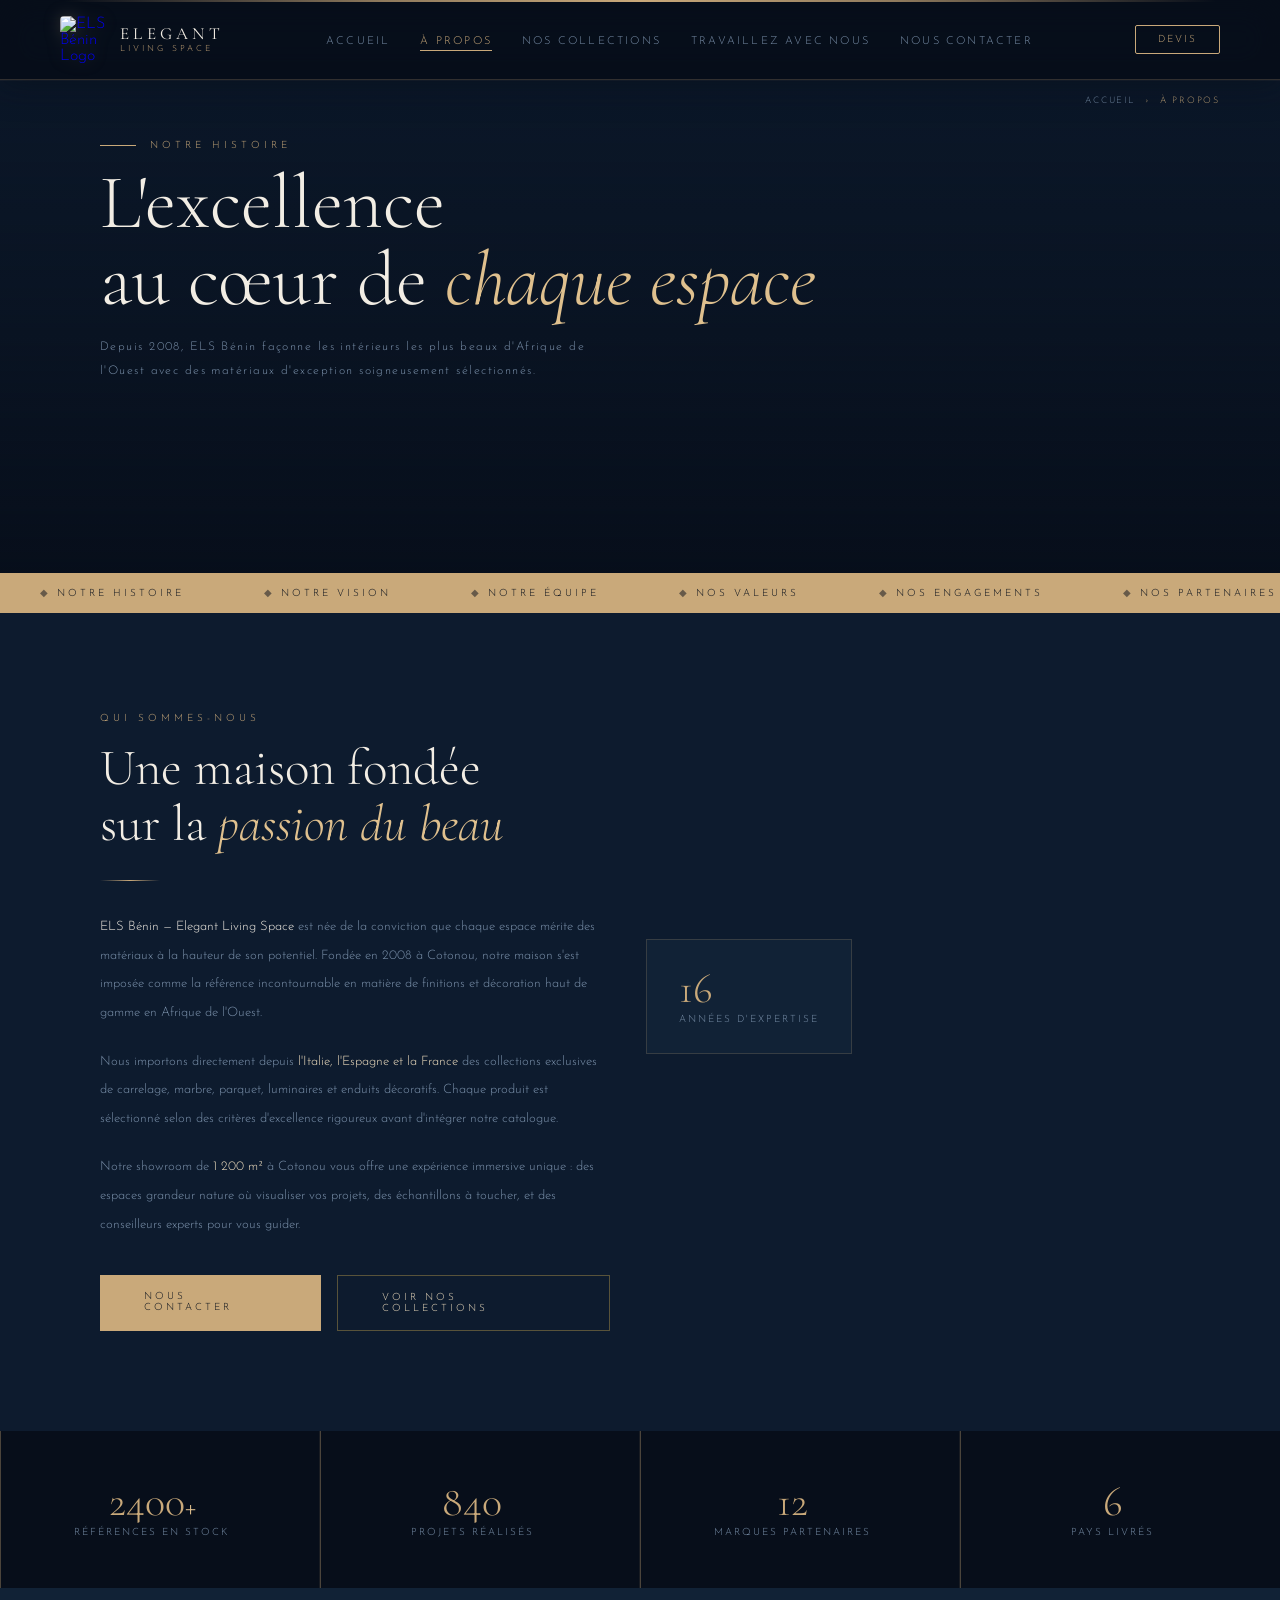
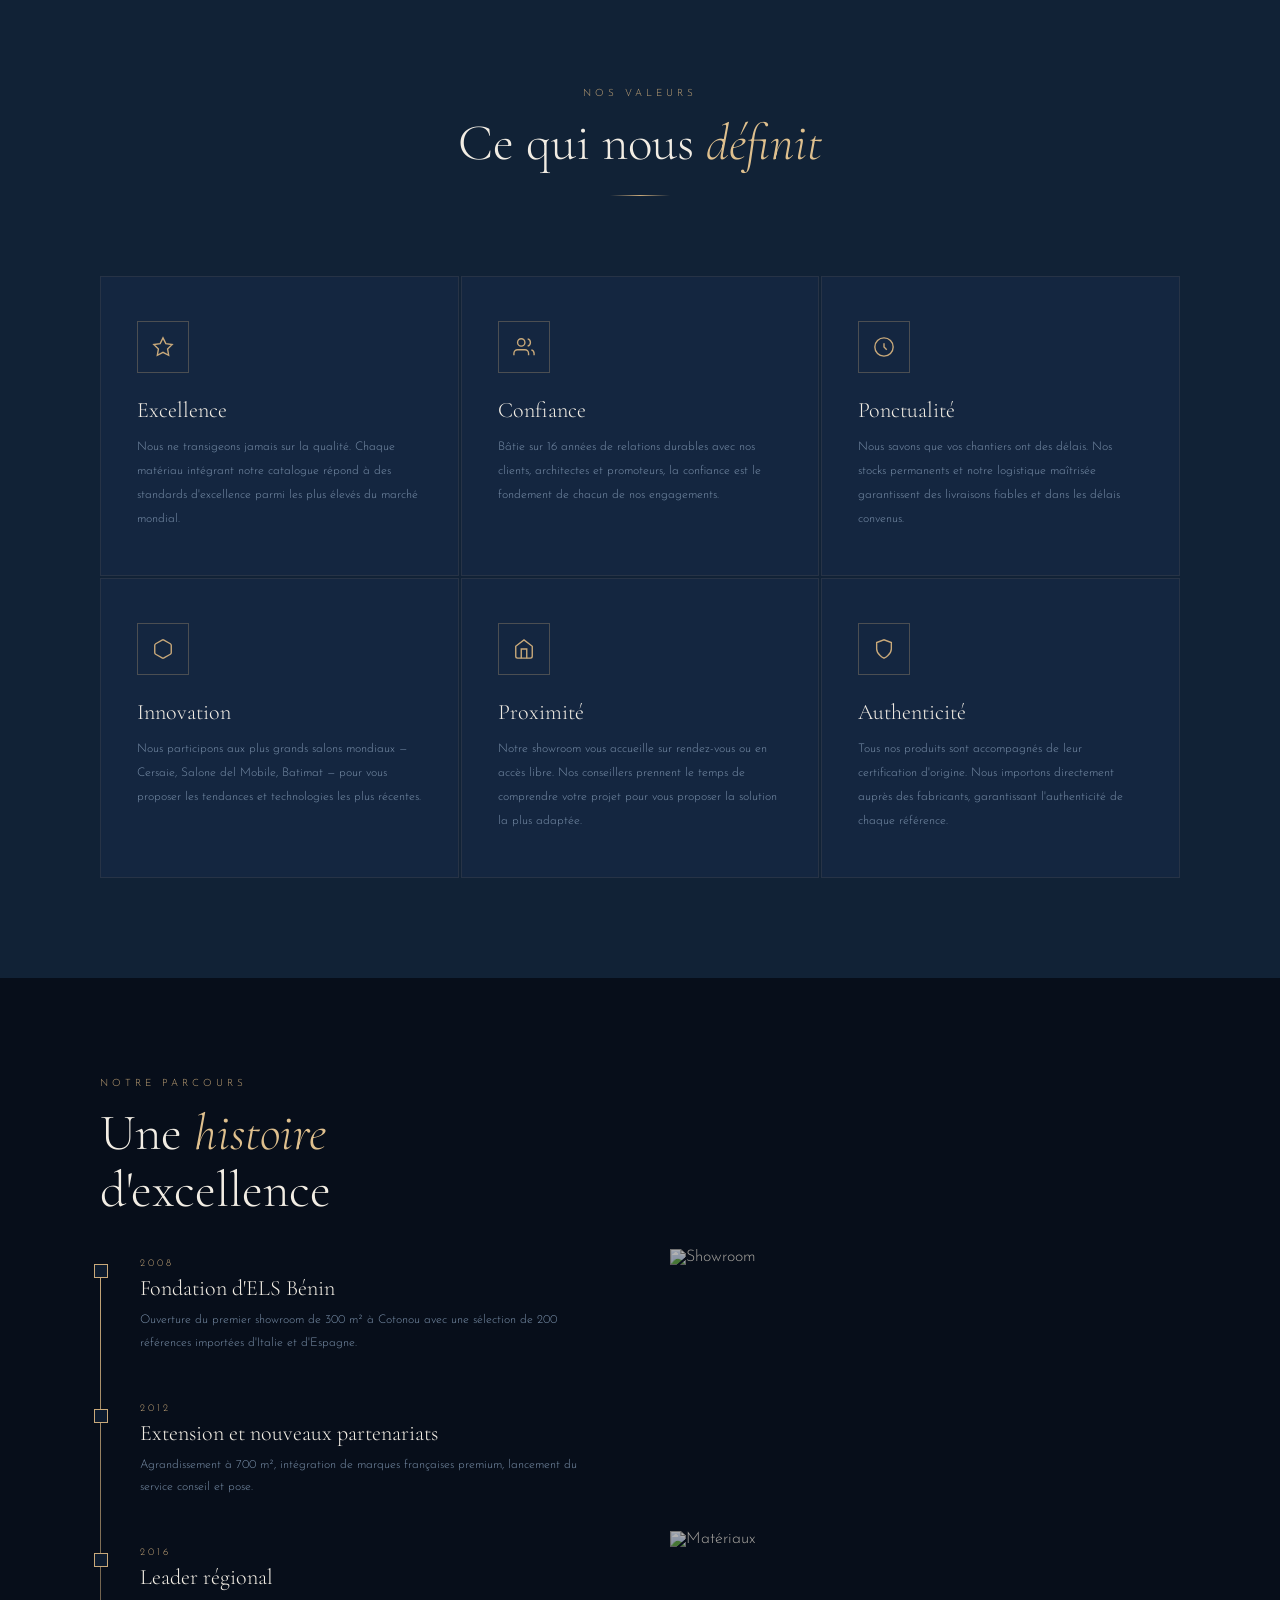
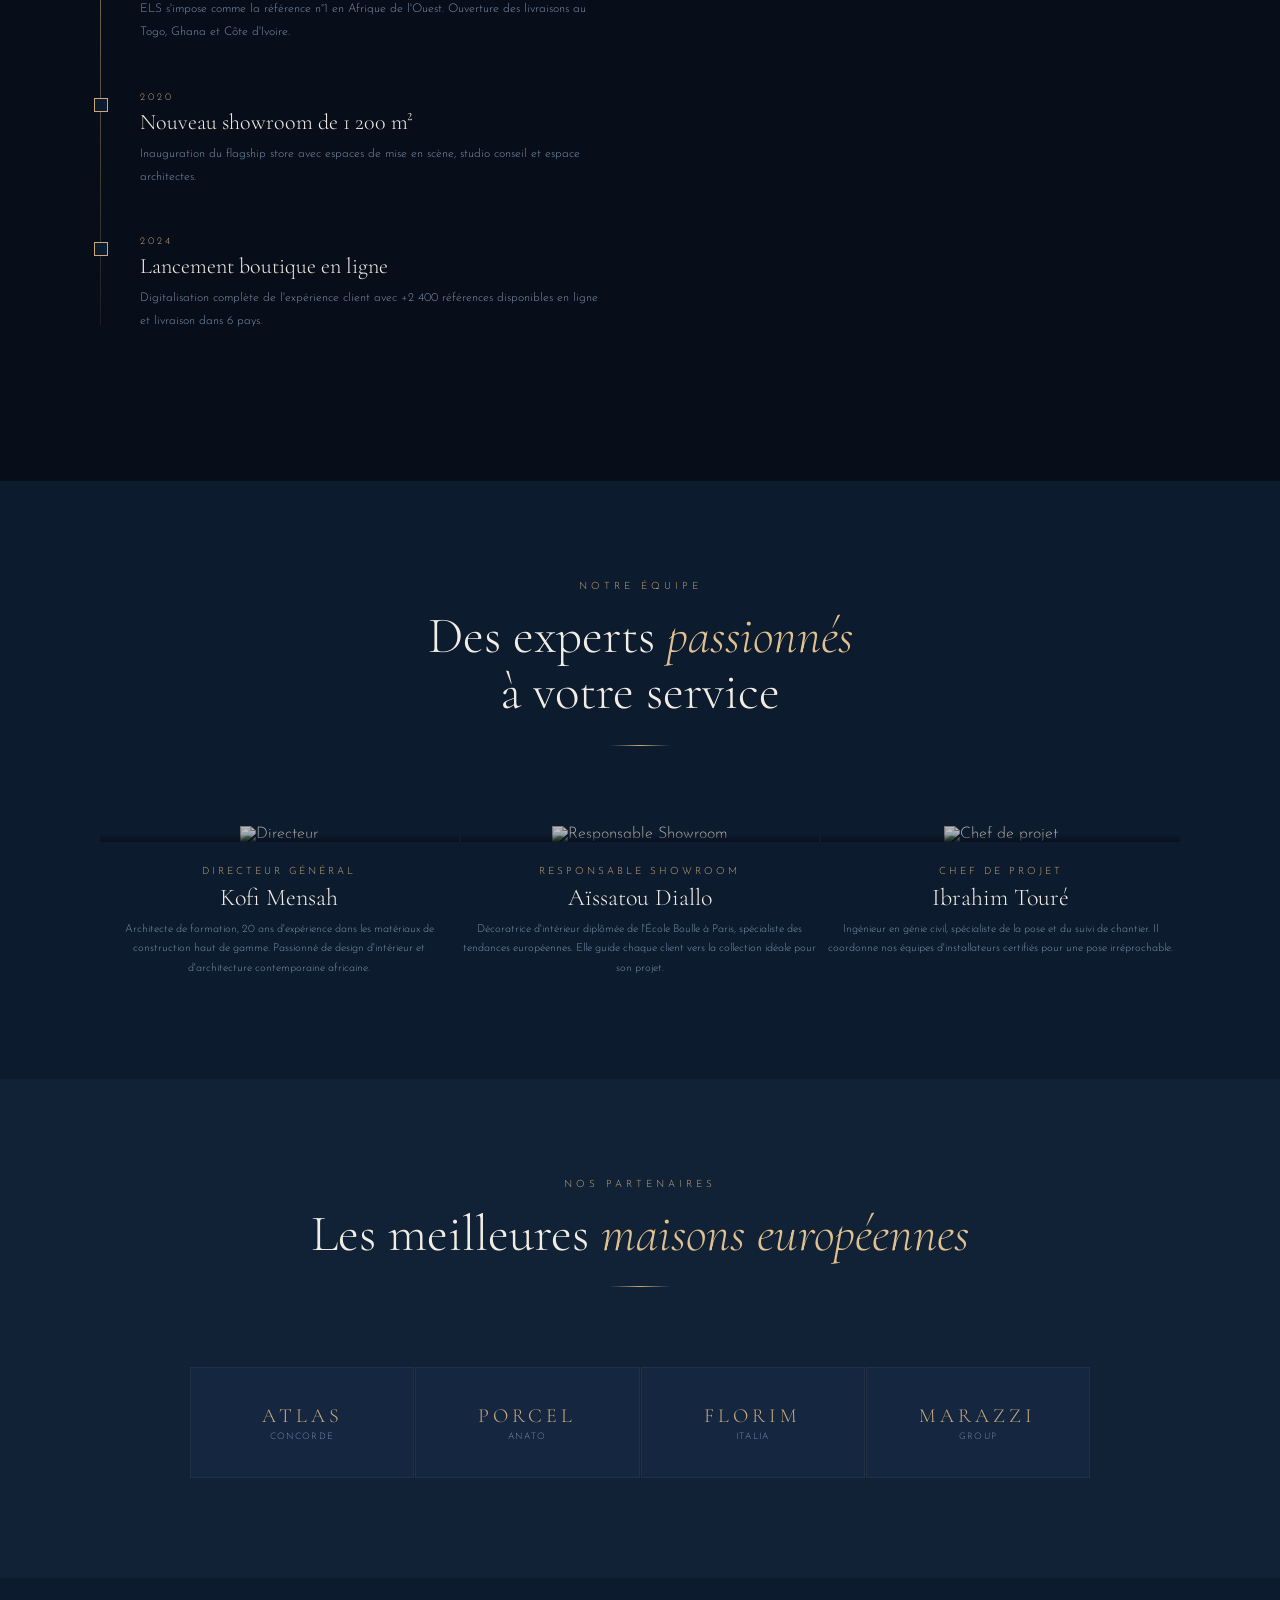
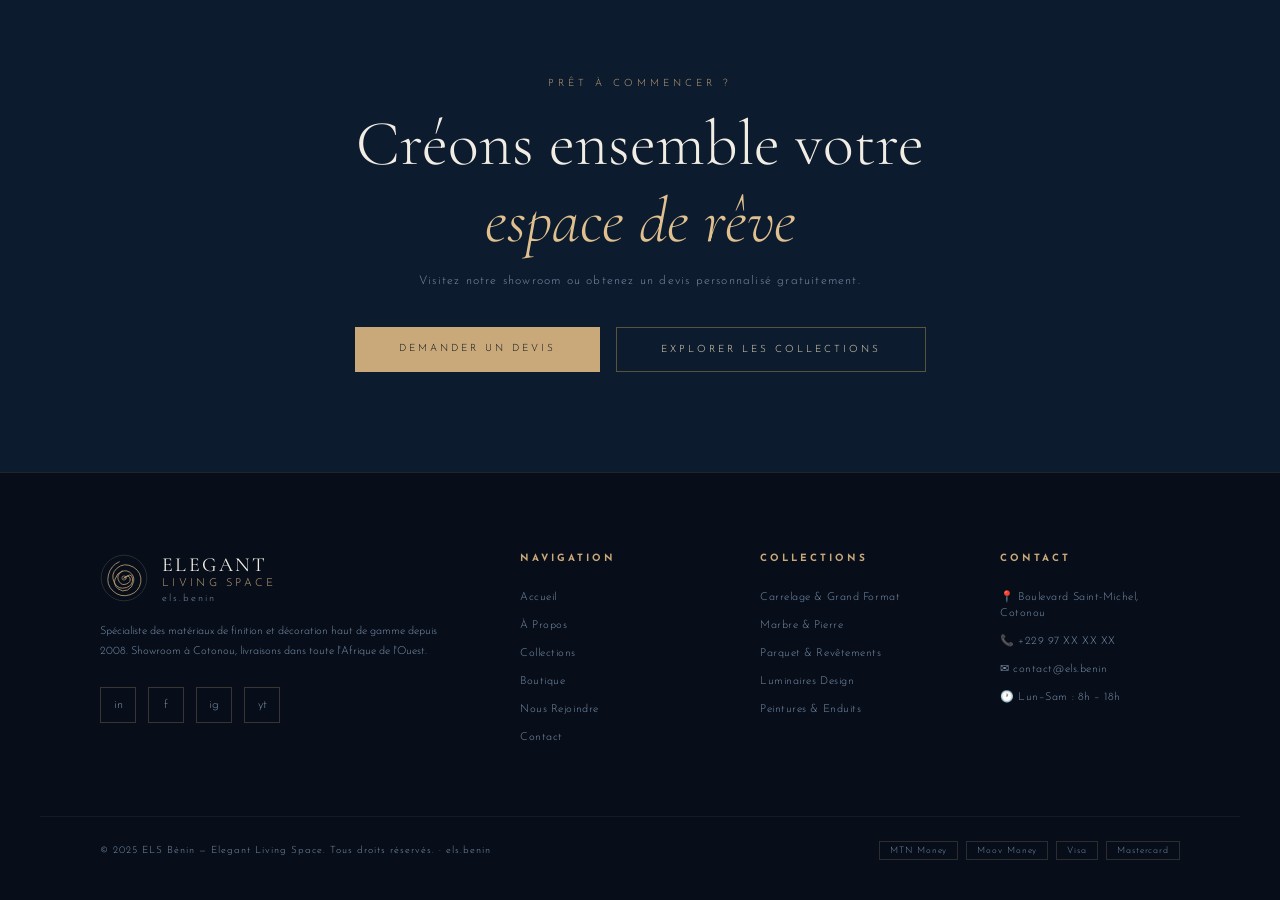
==== commit 99ad3433: "Update apropos.html" ====
--- a/apropos.html
+++ b/apropos.html
@@ -1116,8 +1116,8 @@
 
   <!-- LIENS DE NAVIGATION (centrés) -->
   <ul class="nav-links" id="navLinks">
-    <li><a href="index.html" class="active">Accueil</a></li>
-    <li><a href="apropos.html">À propos</a></li>
+    <li><a href="index.html" >Accueil</a></li>
+    <li><a href="apropos.html" class="active">À propos</a></li>
     <li><a href="collections.html">Nos collections</a></li>
     <li><a href="rejoindre.html">Travaillez avec nous</a></li>
     <li><a href="contact.html">Nous contacter</a></li>
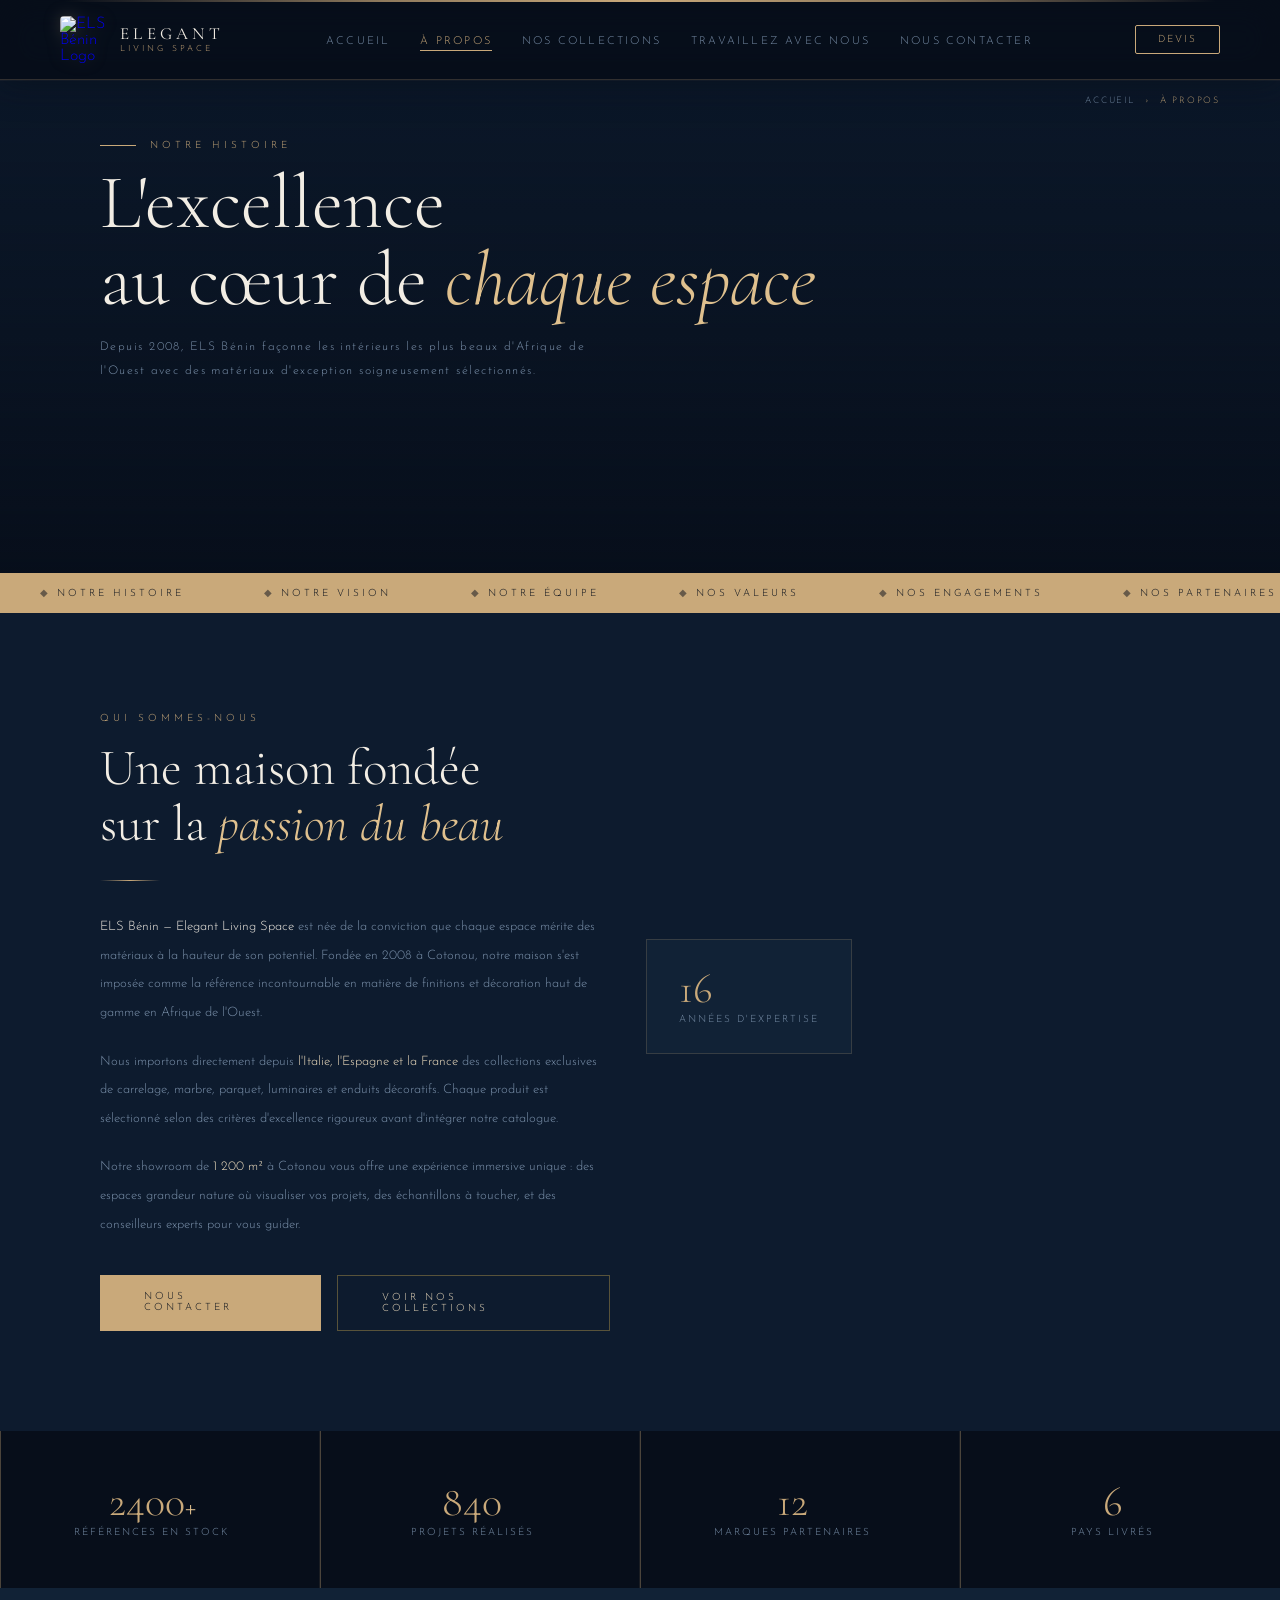
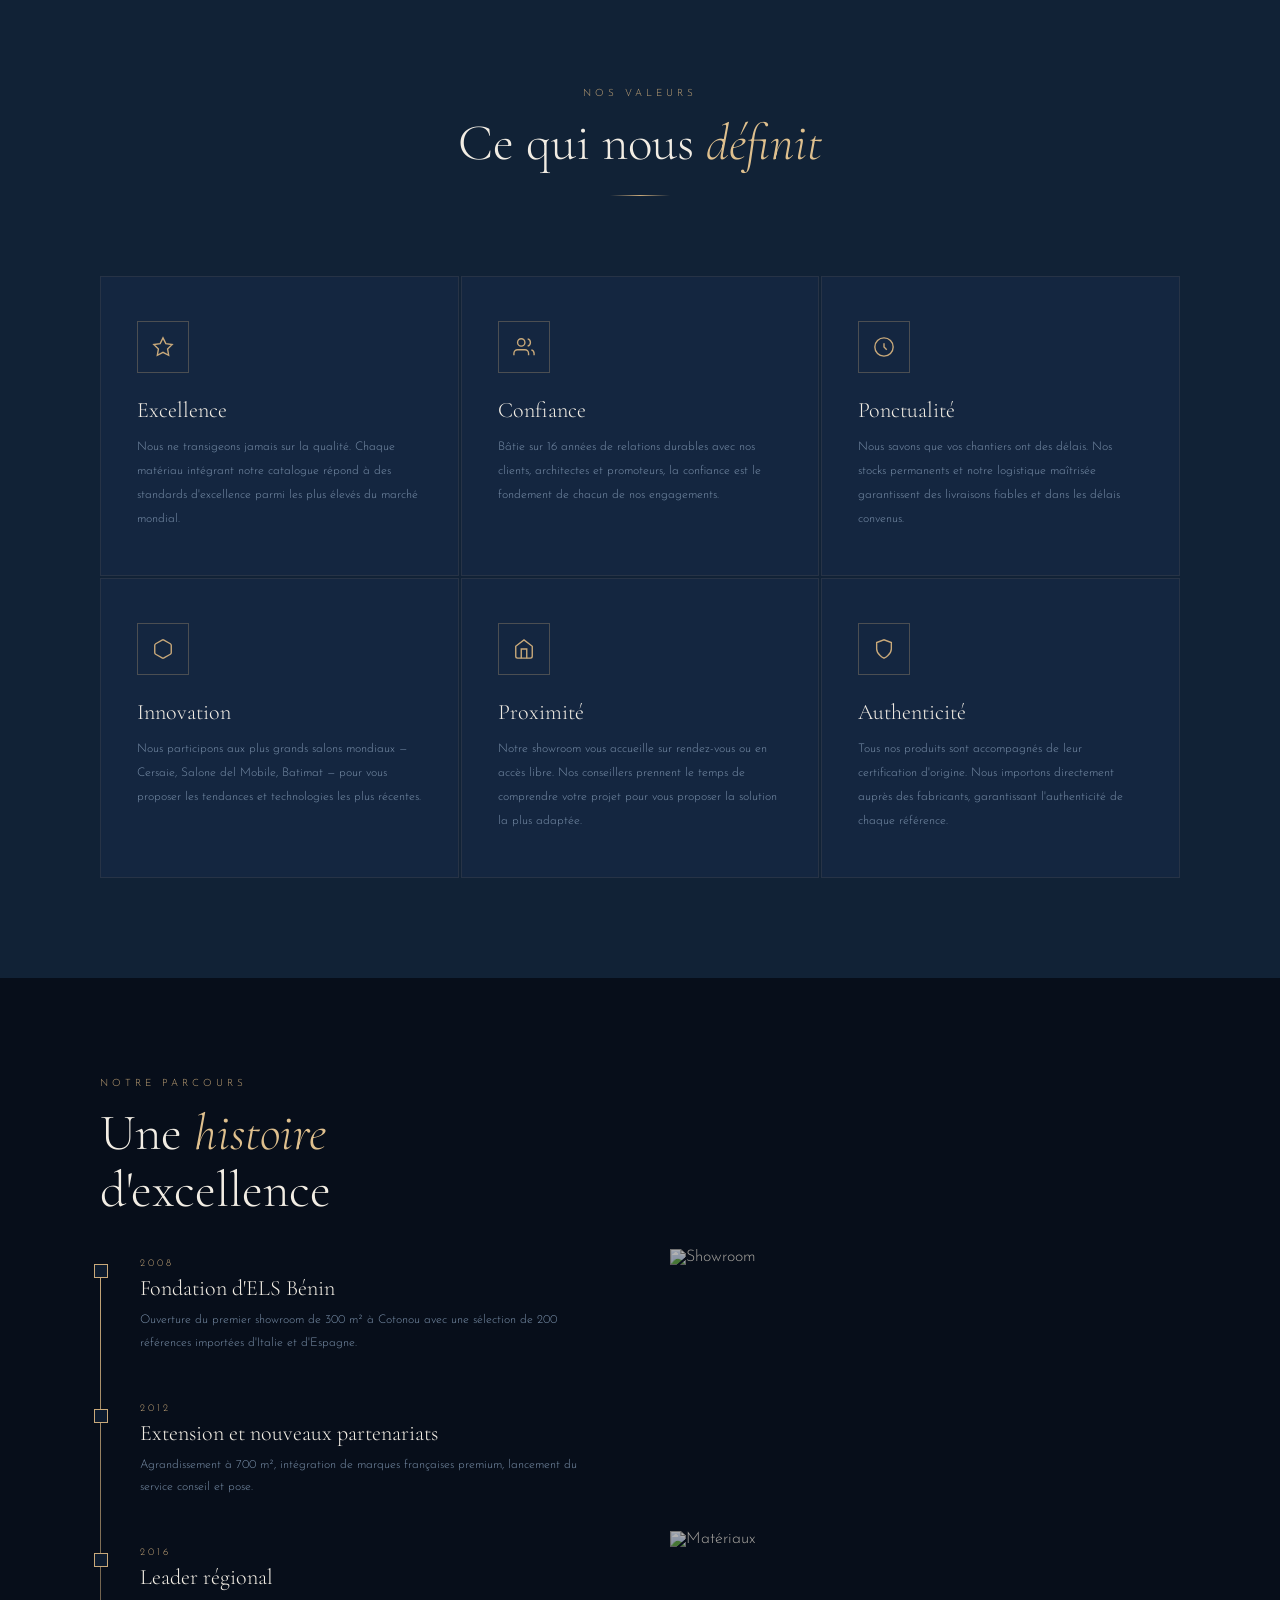
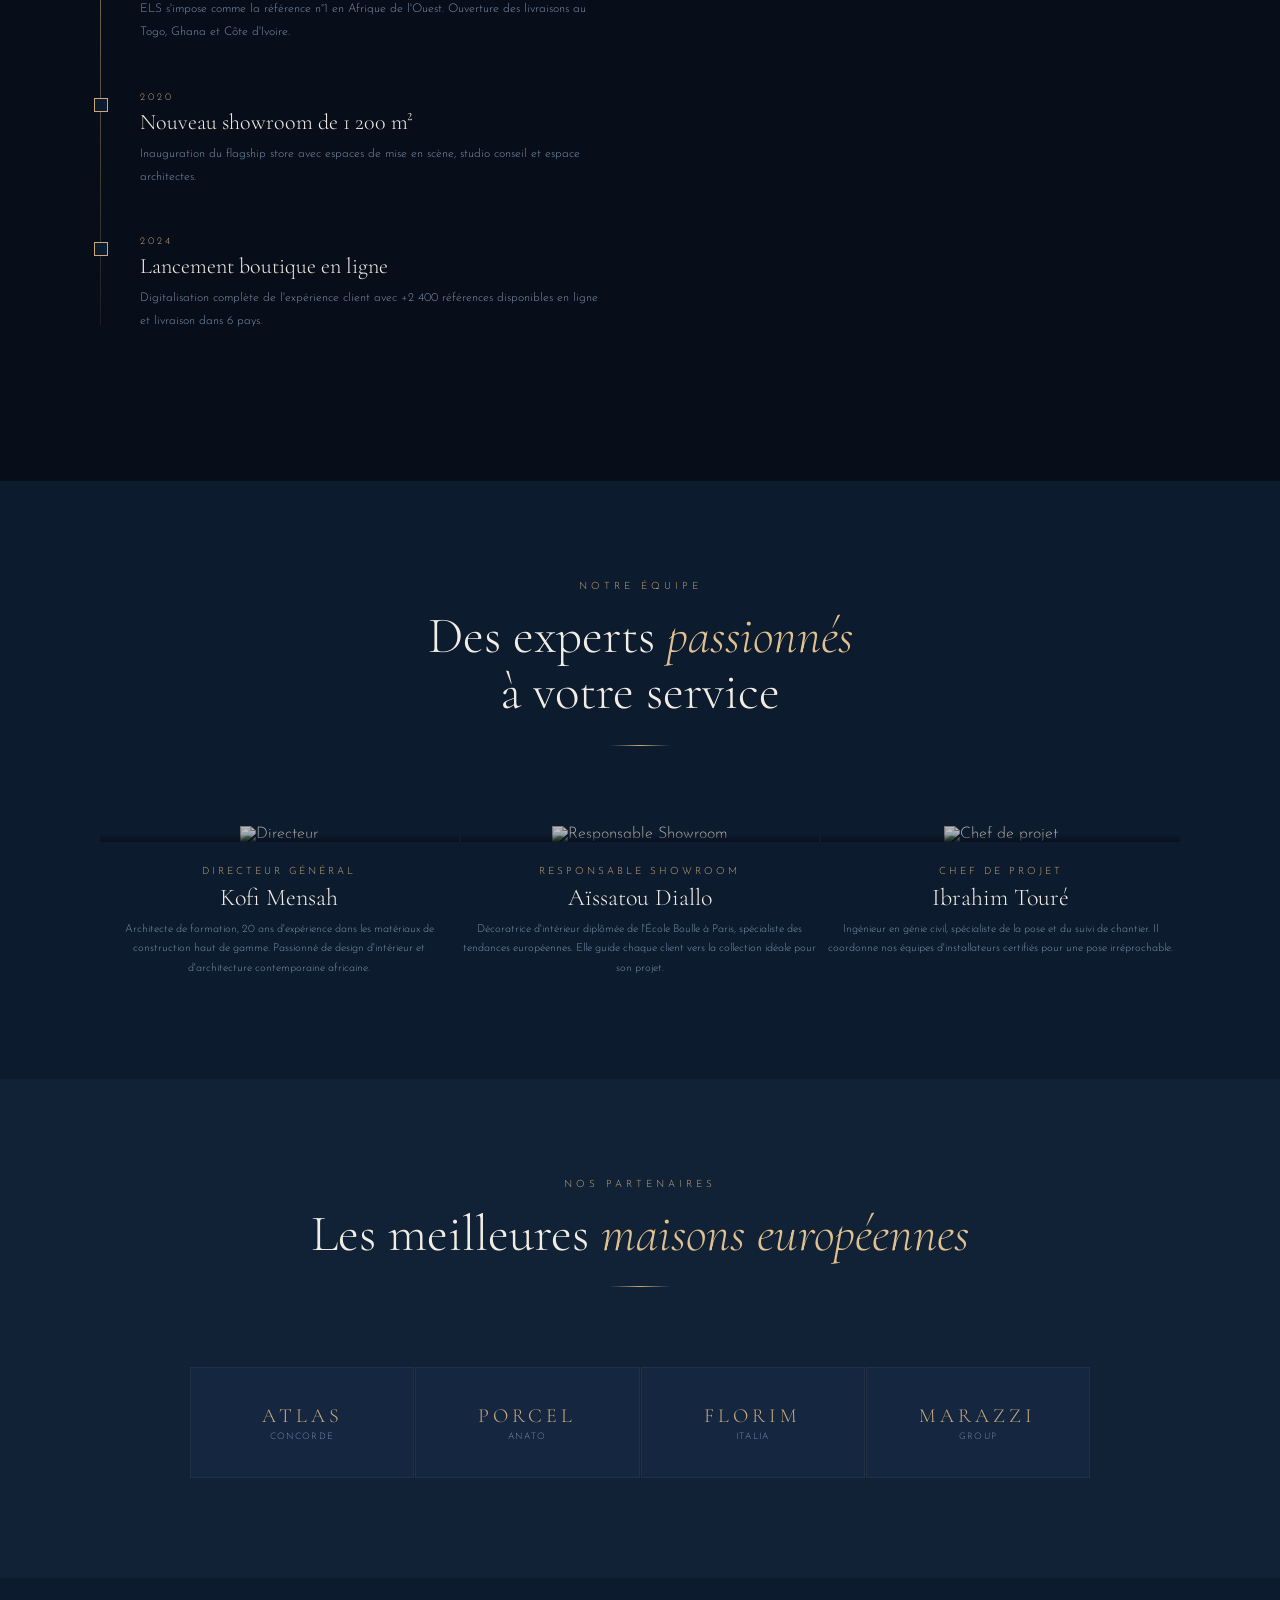
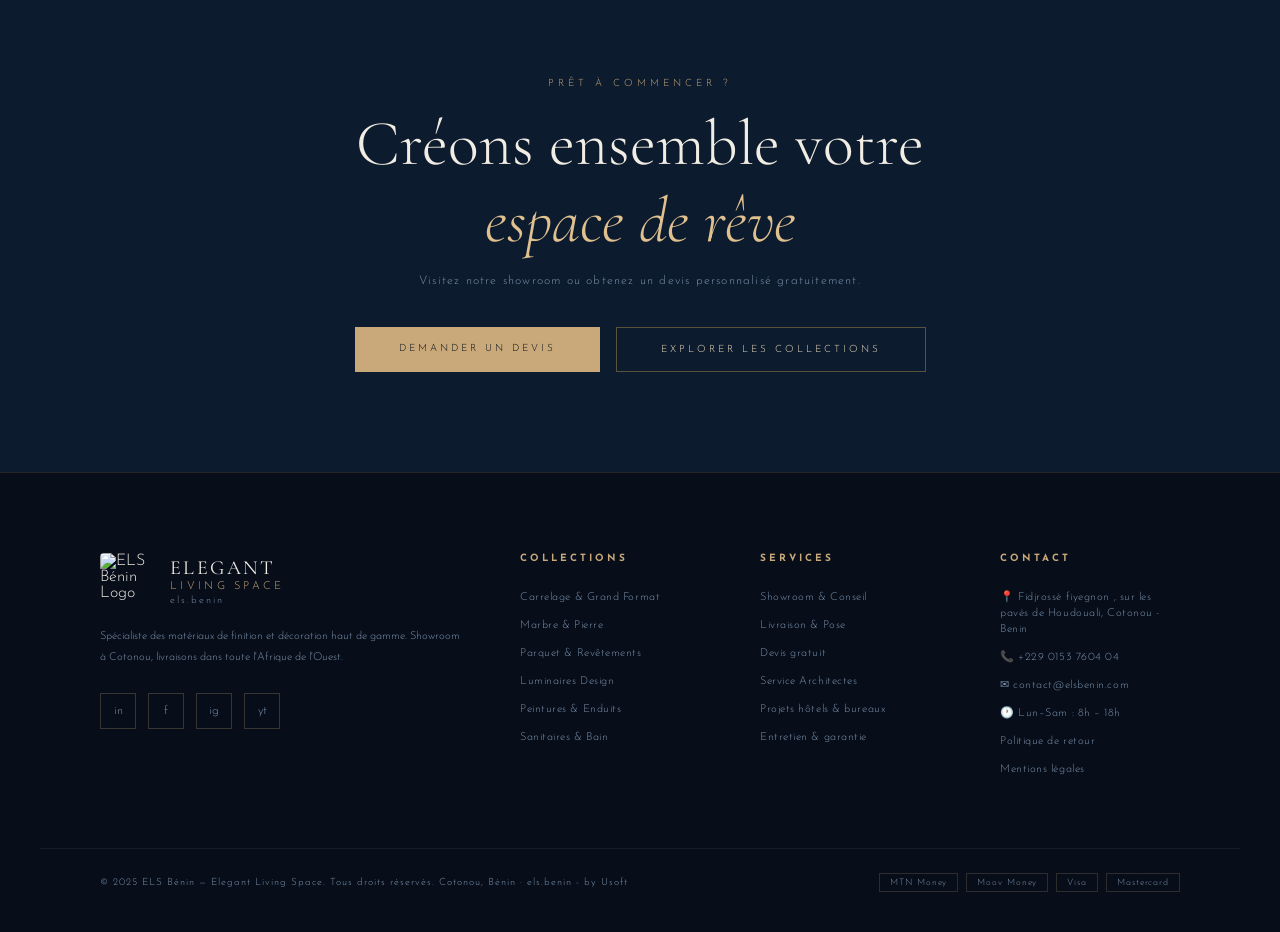
==== commit 58bf1118: "Update apropos.html footer" ====
--- a/apropos.html
+++ b/apropos.html
@@ -1401,24 +1401,18 @@
 </section>
 
 <!-- ─── FOOTER ─── -->
-<footer>
+<footer id="contact">
   <div class="footer-grid">
     <div class="footer-brand">
       <div class="footer-logo-wrap">
-        <svg viewBox="0 0 80 80" xmlns="http://www.w3.org/2000/svg" fill="none" style="width:48px;height:48px">
-          <circle cx="40" cy="40" r="38" stroke="#c9a97a" stroke-width="1.2" opacity="0.25"/>
-          <g stroke="#c9a97a" stroke-width="1.3" stroke-linecap="round" fill="none">
-            <path d="M40 40 Q52 30 54 40 Q56 52 44 56 Q30 60 24 48 Q17 34 28 24 Q40 13 56 22 Q70 31 68 47 Q65 63 50 68 Q34 73 22 62 Q10 51 14 35 Q18 19 32 13"/>
-            <path d="M40 40 Q48 34 50 40 Q52 47 44 50 Q36 53 32 46 Q27 38 33 32 Q40 25 49 30 Q58 36 56 46 Q54 56 46 60 Q37 64 30 58 Q22 51 25 42 Q28 32 37 28"/>
-            <circle cx="40" cy="40" r="3.5" stroke="#c9a97a" stroke-width="1"/>
-          </g>
-        </svg>
+        <!-- Logo identique à celui de la navigation -->
+        <img src="https://i.ibb.co/jPC5gQDd/votre-logo.png" alt="ELS Bénin Logo" style="width:56px; height:56px; object-fit:contain; border-radius:4px;">
         <div>
           <div class="brand-name">ELEGANT <span>LIVING SPACE</span></div>
-          <div style="font-size:10px;letter-spacing:.2em;color:var(--gris-clair);margin-top:2px">els.benin</div>
+          <div style="font-size:10px;letter-spacing:0.2em;color:var(--gris-clair);margin-top:2px">els.benin</div>
         </div>
       </div>
-      <p>Spécialiste des matériaux de finition et décoration haut de gamme depuis 2008. Showroom à Cotonou, livraisons dans toute l'Afrique de l'Ouest.</p>
+      <p>Spécialiste des matériaux de finition et décoration haut de gamme. Showroom à Cotonou, livraisons dans toute l'Afrique de l'Ouest.</p>
       <div class="footer-social">
         <a class="social-btn">in</a>
         <a class="social-btn">f</a>
@@ -1427,38 +1421,41 @@
       </div>
     </div>
     <div class="footer-col">
-      <h4>Navigation</h4>
+      <h4>Collections</h4>
       <ul>
-        <li><a href="luxe_materiaux.html">Accueil</a></li>
-        <li><a href="apropos.html">À Propos</a></li>
-        <li><a href="collections.html">Collections</a></li>
-        <li><a href="luxe_materiaux.html#produits">Boutique</a></li>
-        <li><a href="rejoindre.html">Nous Rejoindre</a></li>
-        <li><a href="contact.html">Contact</a></li>
+        <li><a href="collections.html">Carrelage & Grand Format</a></li>
+        <li><a href="collections.html">Marbre & Pierre</a></li>
+        <li><a href="collections.html">Parquet & Revêtements</a></li>
+        <li><a href="collections.html">Luminaires Design</a></li>
+        <li><a href="collections.html">Peintures & Enduits</a></li>
+        <li><a href="collections.html">Sanitaires & Bain</a></li>
       </ul>
     </div>
     <div class="footer-col">
-      <h4>Collections</h4>
+      <h4>Services</h4>
       <ul>
-        <li><a href="collections.html#carrelage">Carrelage & Grand Format</a></li>
-        <li><a href="collections.html#marbre">Marbre & Pierre</a></li>
-        <li><a href="collections.html#parquet">Parquet & Revêtements</a></li>
-        <li><a href="collections.html#luminaire">Luminaires Design</a></li>
-        <li><a href="collections.html#peinture">Peintures & Enduits</a></li>
+        <li><a href="contact.html">Showroom & Conseil</a></li>
+        <li><a href="contact.html">Livraison & Pose</a></li>
+        <li><a href="contact.html">Devis gratuit</a></li>
+        <li><a href="contact.html">Service Architectes</a></li>
+        <li><a href="contact.html">Projets hôtels & bureaux</a></li>
+        <li><a href="contact.html">Entretien & garantie</a></li>
       </ul>
     </div>
     <div class="footer-col">
       <h4>Contact</h4>
       <ul>
-        <li><a href="#">📍 Boulevard Saint-Michel, Cotonou</a></li>
-        <li><a href="#">📞 +229 97 XX XX XX</a></li>
-        <li><a href="#">✉ contact@els.benin</a></li>
+        <li><a href="#">📍 Fidjrossè fiyegnon , sur les pavés de Houdouali, Cotonou - Benin</a></li>
+        <li><a href="#">📞 +229 0153 7604 04</a></li>
+        <li><a href="#">✉ <span class="__cf_email__" data-cfemail="a2c1cdccd6c3c1d6e2cfc3cbd1cdccc3d7d0cdd0c78cc0c8">contact@elsbenin.com</span></a></li>
         <li><a href="#">🕐 Lun–Sam : 8h – 18h</a></li>
+        <li><a href="#">Politique de retour</a></li>
+        <li><a href="#">Mentions légales</a></li>
       </ul>
     </div>
   </div>
   <div class="footer-bottom">
-    <p class="footer-copy">© 2025 ELS Bénin — Elegant Living Space. Tous droits réservés. · els.benin</p>
+    <p class="footer-copy">© 2025 ELS Bénin — Elegant Living Space. Tous droits réservés. Cotonou, Bénin · els.benin - by Usoft</p>
     <div class="footer-payments">
       <span class="payment-chip">MTN Money</span>
       <span class="payment-chip">Moov Money</span>
@@ -1466,8 +1463,6 @@
       <span class="payment-chip">Mastercard</span>
     </div>
   </div>
-</footer>
-
 <script>
 const cursor = document.getElementById('cursor');
 const ring = document.getElementById('cursorRing');
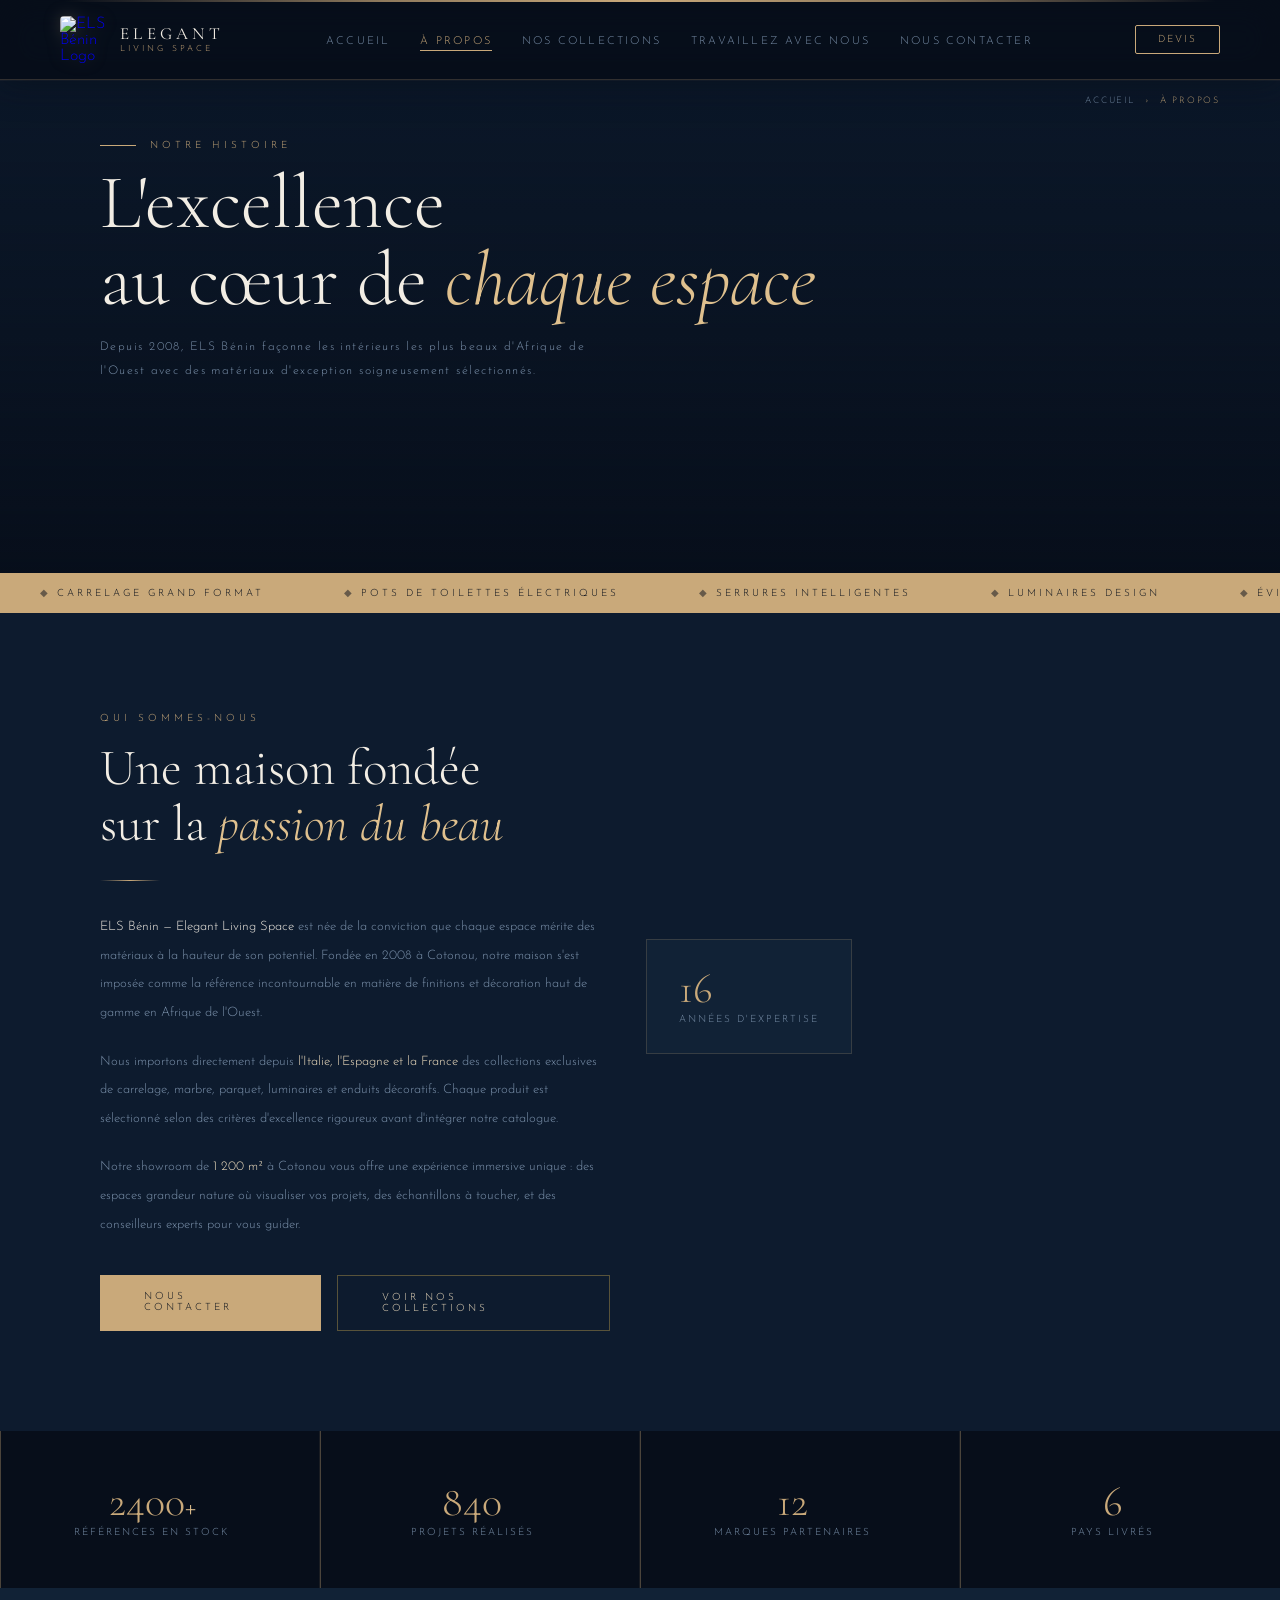
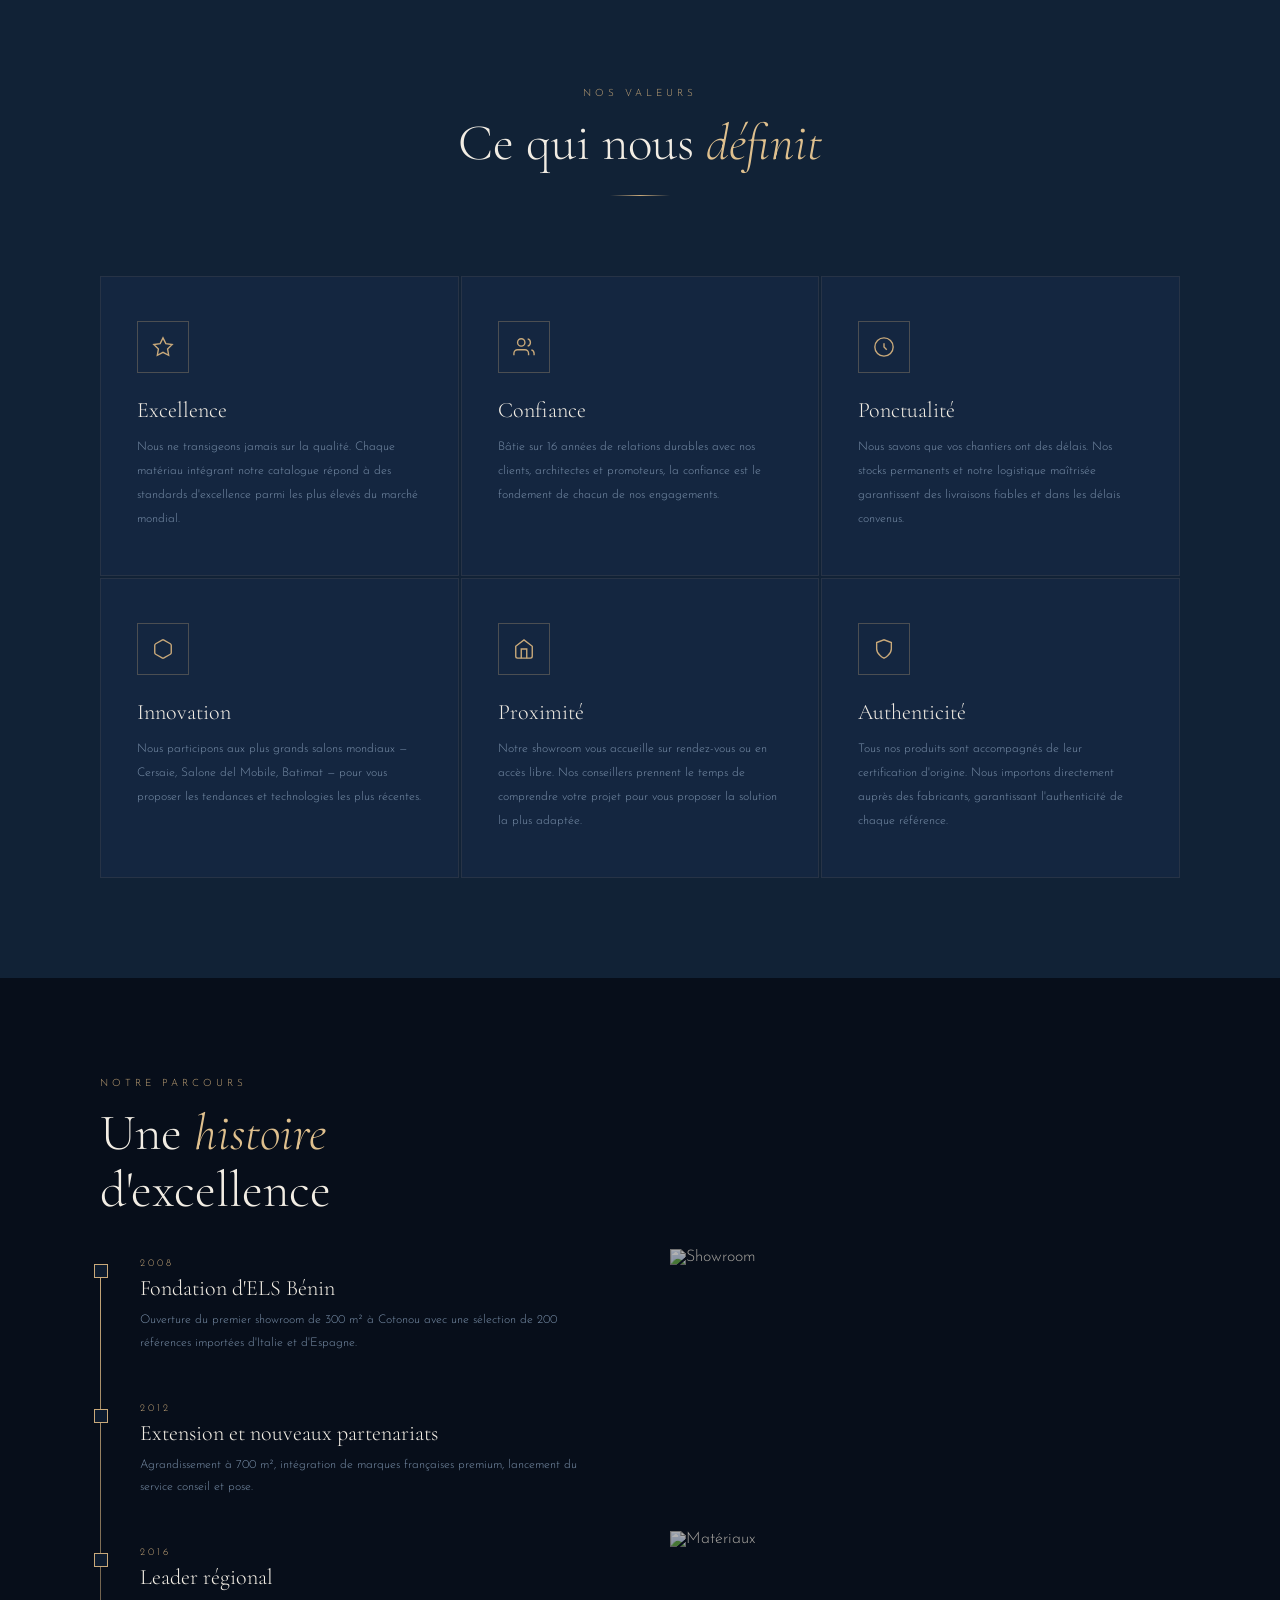
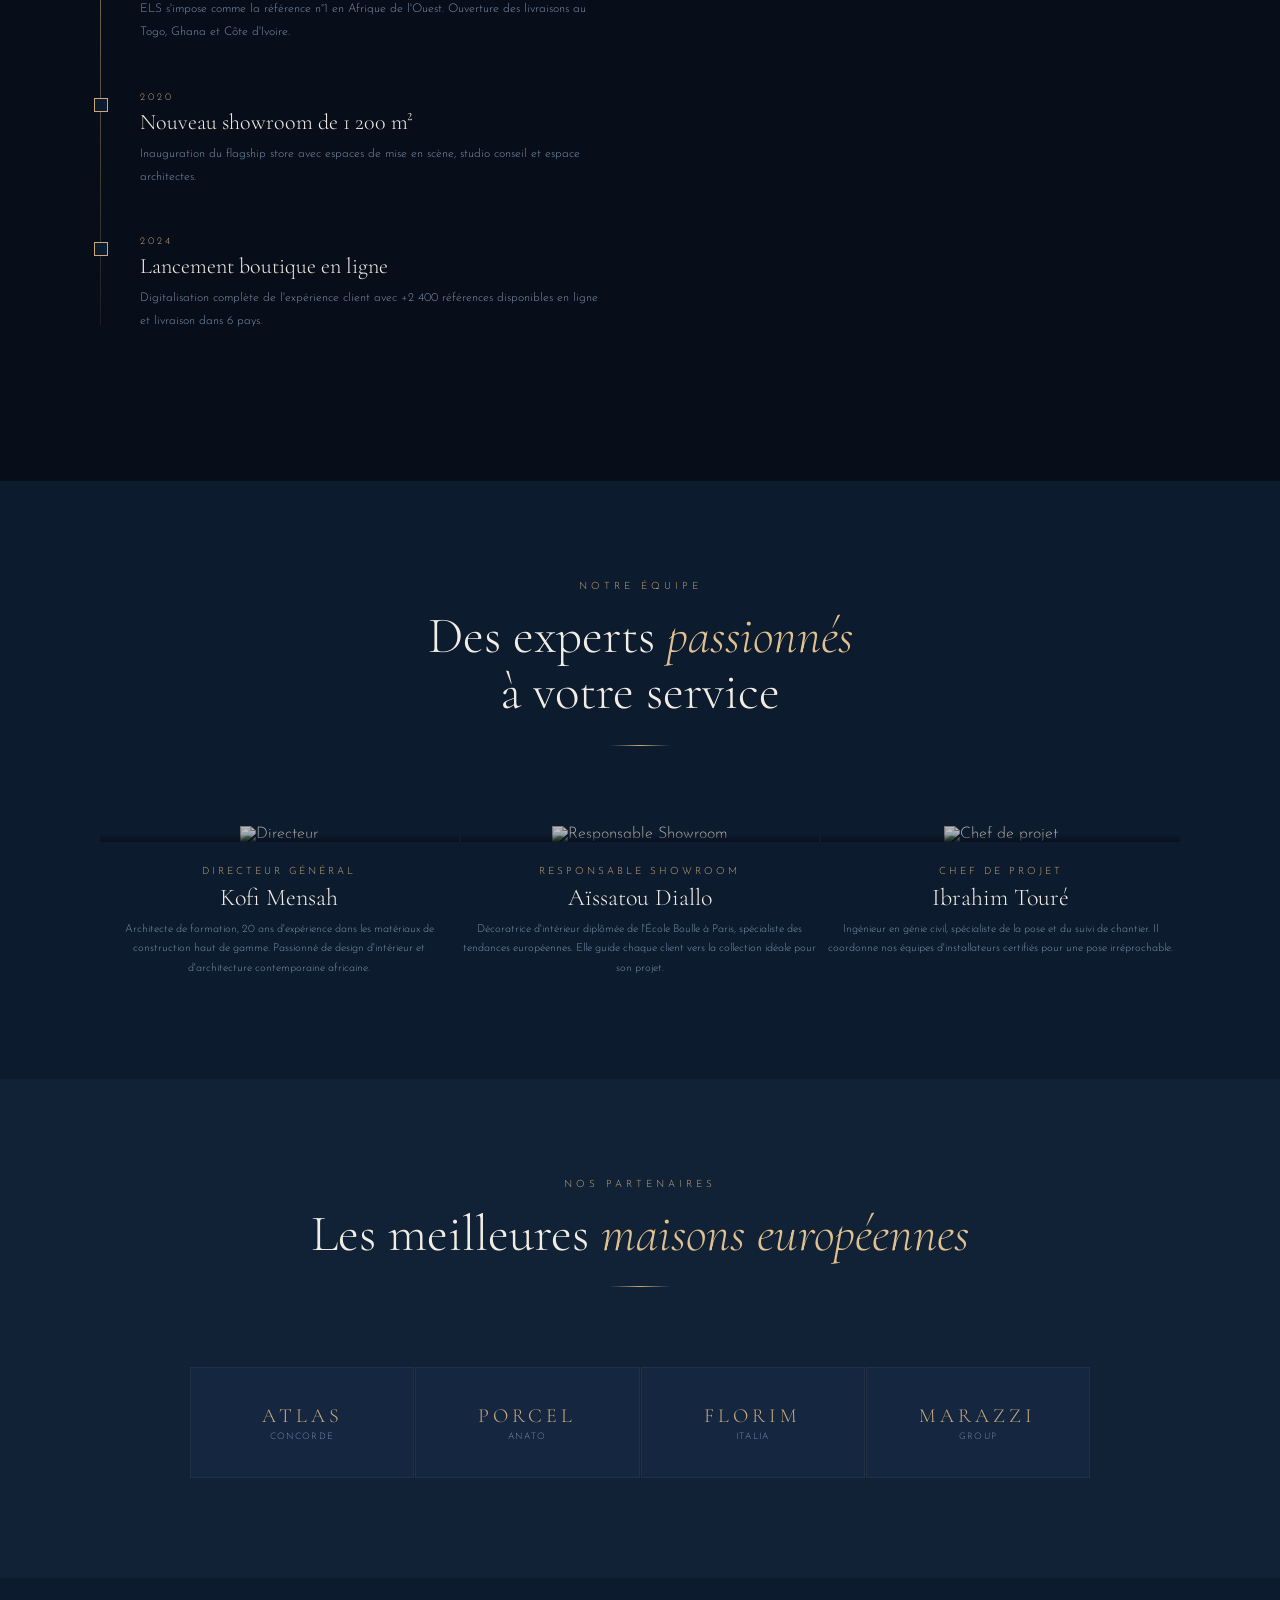
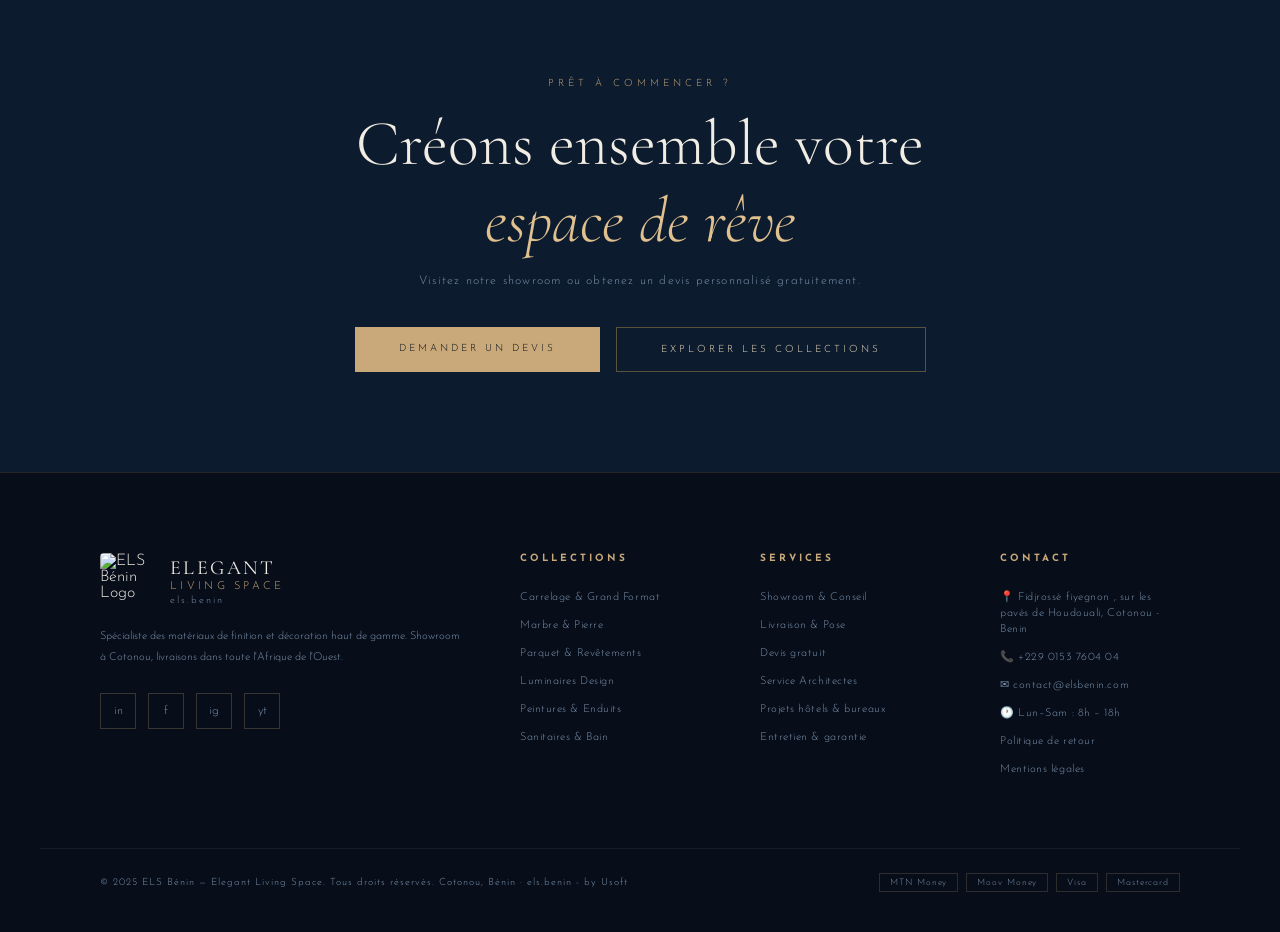
==== commit 0b9efebe: "Update apropos.html tickets" ====
--- a/apropos.html
+++ b/apropos.html
@@ -1148,10 +1148,24 @@
 <!-- ─── TICKER ─── -->
 <div class="ticker-wrap">
   <div class="ticker">
-    <span>Notre Histoire</span><span>Notre Vision</span><span>Notre Équipe</span>
-    <span>Nos Valeurs</span><span>Nos Engagements</span><span>Nos Partenaires</span>
-    <span>Notre Histoire</span><span>Notre Vision</span><span>Notre Équipe</span>
-    <span>Nos Valeurs</span><span>Nos Engagements</span><span>Nos Partenaires</span>
+    <span>Carrelage Grand Format</span>
+    <span>Pots de toilettes électriques</span>
+    <span>Serrures intelligentes</span>
+    <span>Luminaires Design</span>
+    <span>Éviers</span>
+    <span>Colonnes de douche</span>
+    <span>Portes</span>
+    <span>Accessoires</span>
+    <span>Accessoires de Salle de Bain</span>
+    <span>Carrelage Grand Format</span>
+    <span>Pots de toilettes électriques</span>
+    <span>Serrures intelligentes</span>
+    <span>Luminaires Design</span>
+    <span>Éviers</span>
+    <span>Colonnes de douche</span>
+    <span>Portes</span>
+    <span>WC</span>
+    <span>Accessoires de Salle de Bain</span>
   </div>
 </div>
 
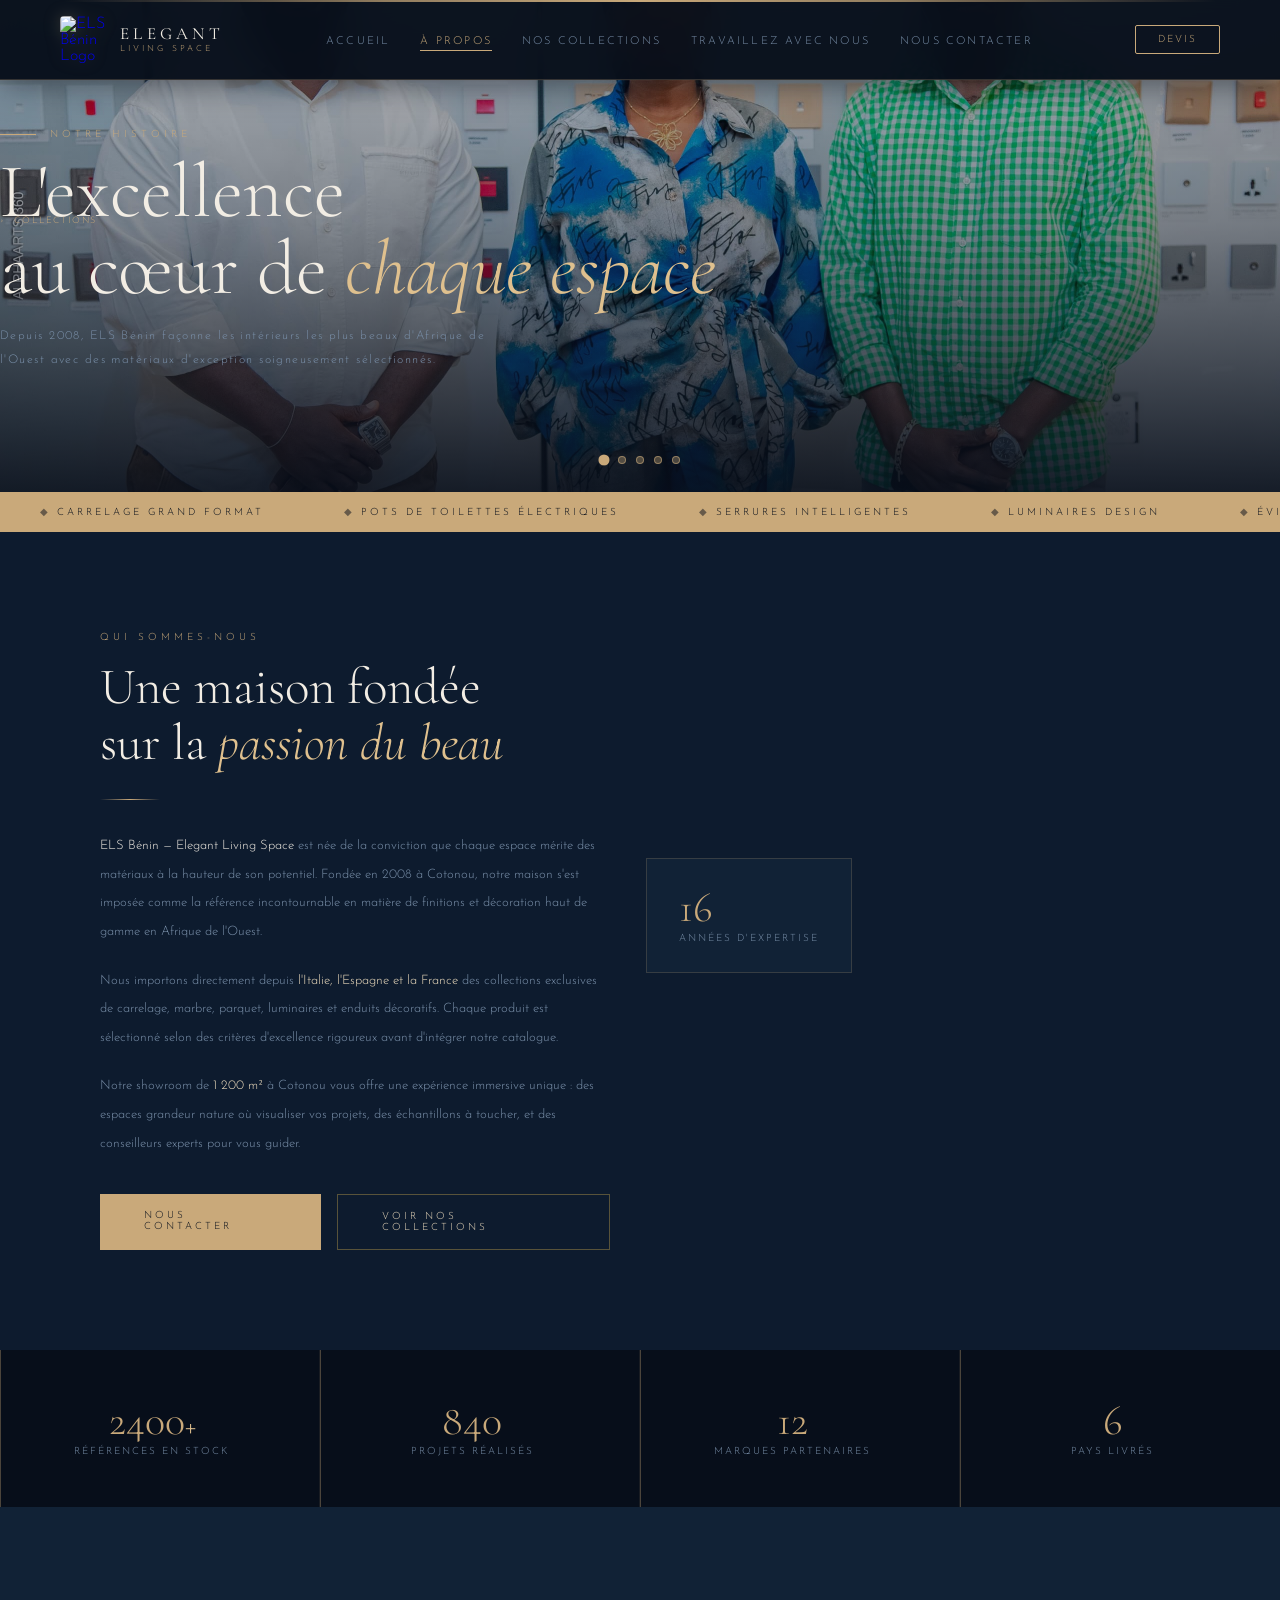
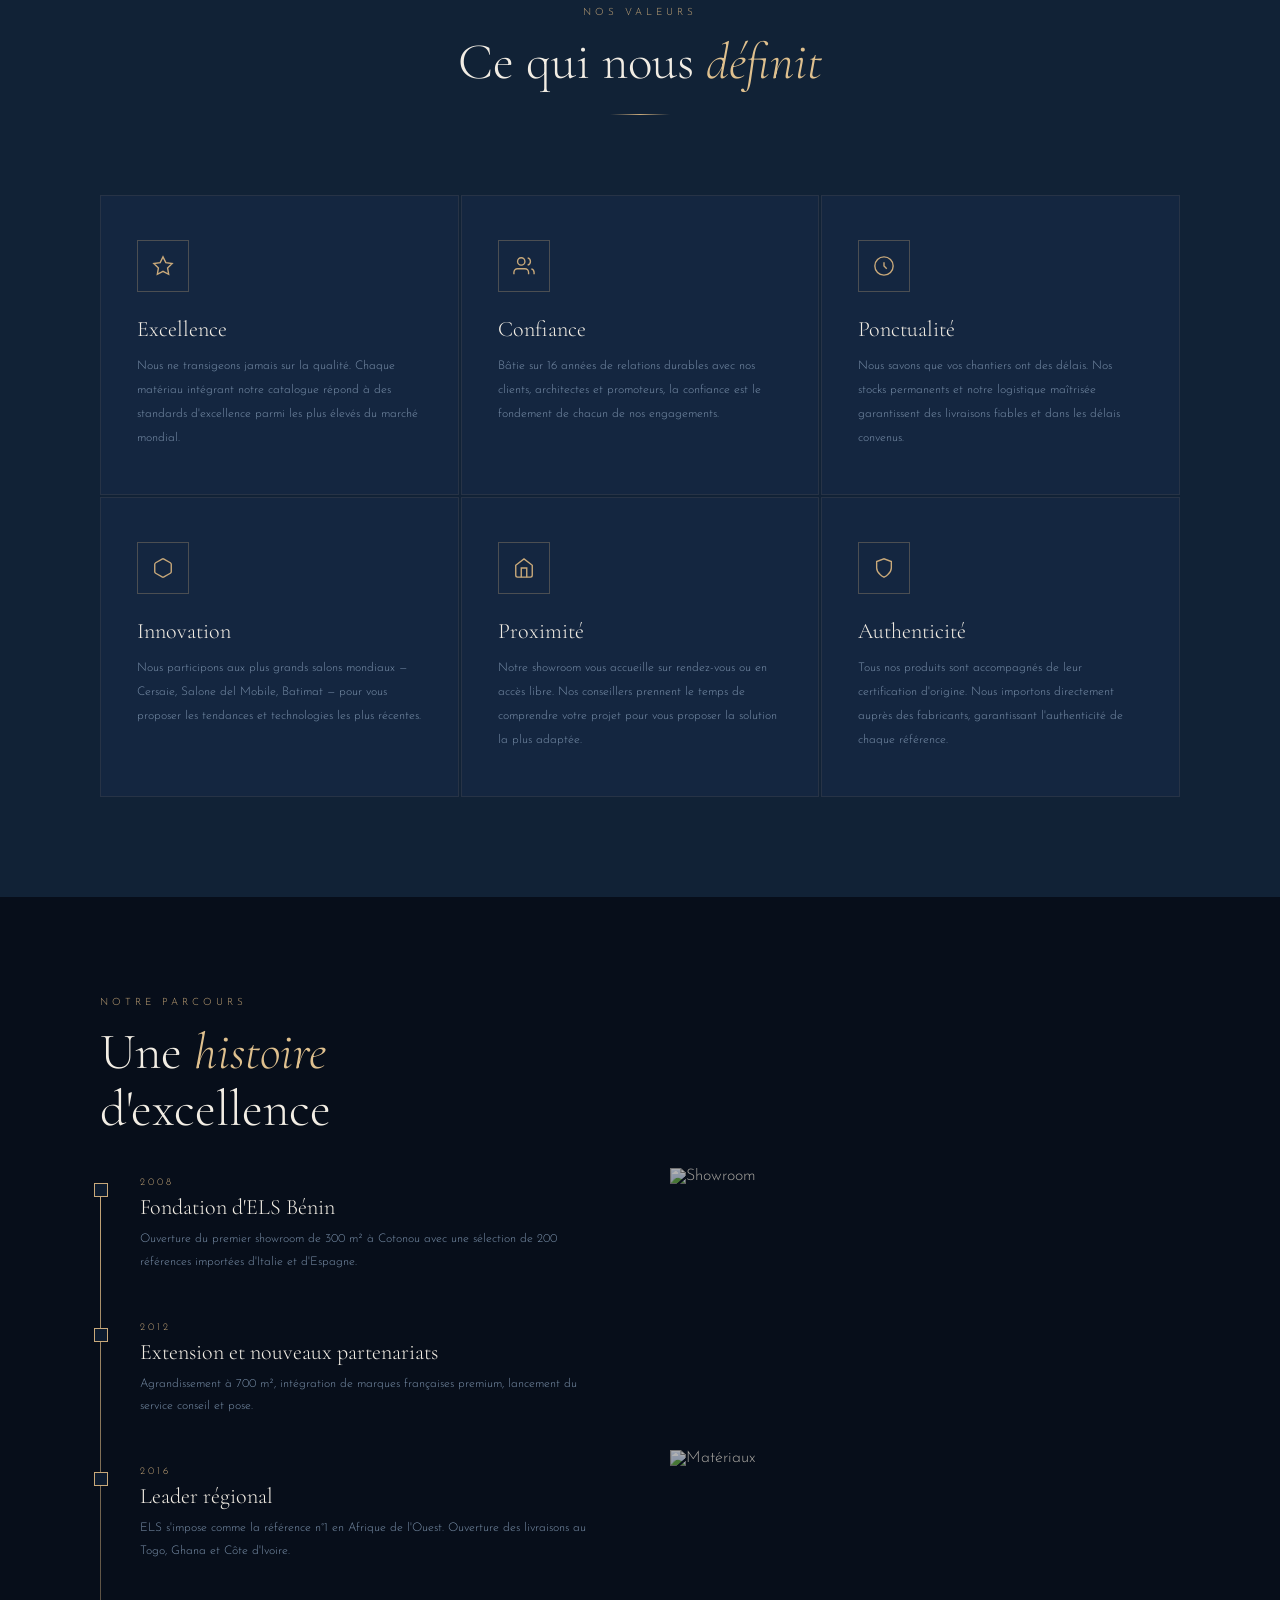
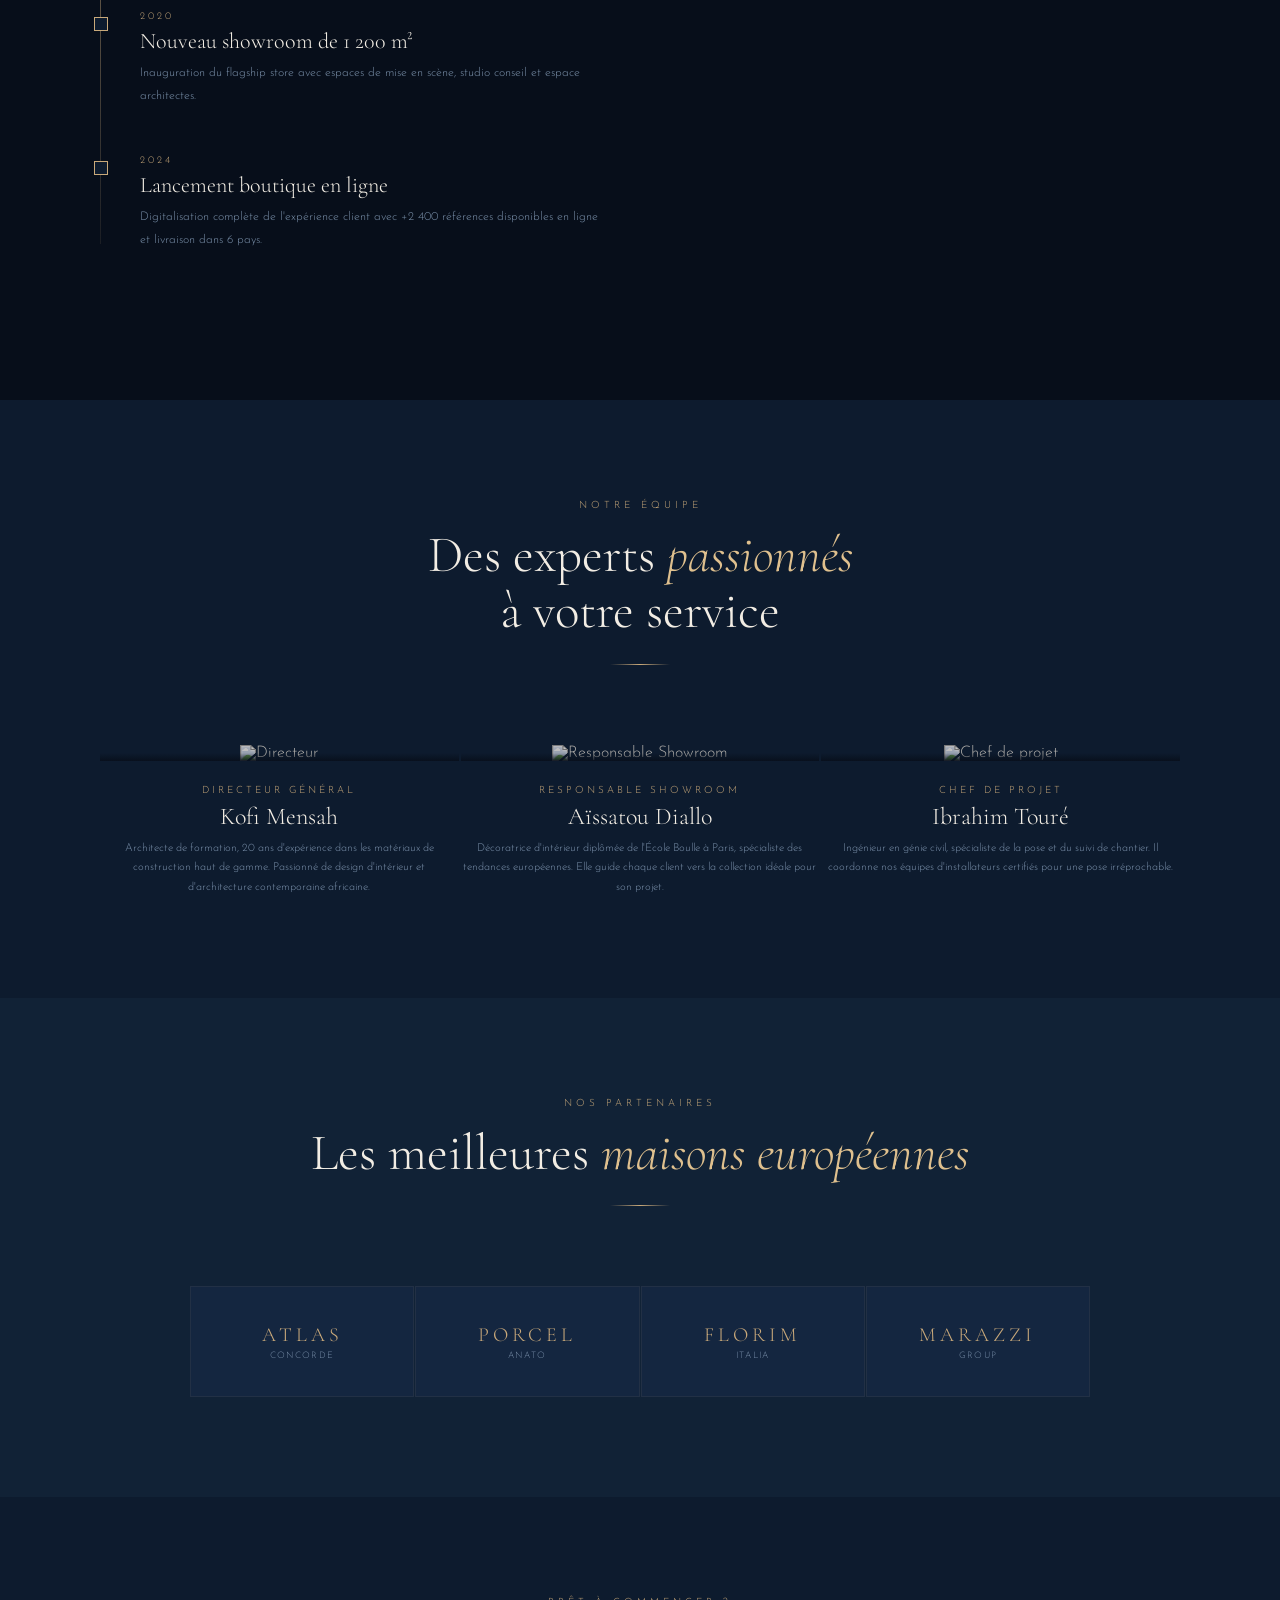
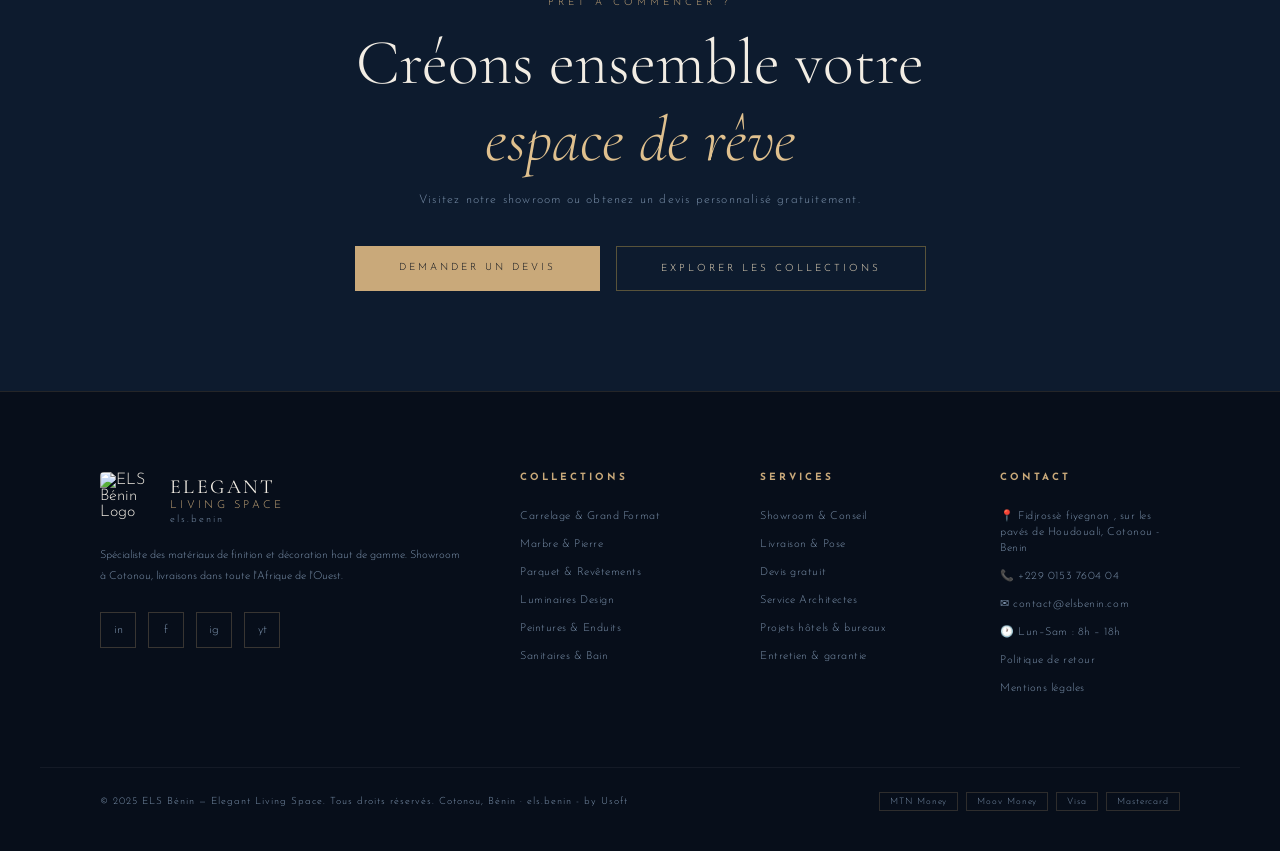
==== commit bec98bd0: "Update apropos.html image background" ====
--- a/apropos.html
+++ b/apropos.html
@@ -1087,6 +1087,106 @@
     .cat-name { font-size: 22px; }
     .prod-name { font-size: 15px; }
   }
+  
+  .coll-hero {
+  position: relative;
+  overflow: hidden;
+}
+.coll-hero-slider {
+  position: absolute;
+  inset: 0;
+  z-index: 0;
+}
+.coll-hero-slider .slide {
+  position: absolute;
+  inset: 0;
+  opacity: 0;
+  transition: opacity 1.2s ease;
+  overflow: hidden;
+}
+.coll-hero-slider .slide.active {
+  opacity: 1;
+}
+.coll-hero-slider .slide img {
+  width: 100%;
+  height: 100%;
+  object-fit: cover;
+  object-position: center;
+  transform: scale(1.05);
+  transition: transform 6s ease;
+  display: block;
+}
+.coll-hero-slider .slide.active img {
+  transform: scale(1);
+}
+
+/* Overlay sombre par dessus les images */
+.coll-overlay {
+  position: absolute;
+  inset: 0;
+  background: linear-gradient(
+    to top,
+    rgba(7,14,26,0.92) 0%,
+    rgba(7,14,26,0.45) 55%,
+    rgba(7,14,26,0.25) 100%
+  );
+  z-index: 1;
+}
+
+/* Contenu par dessus */
+.coll-content,
+.breadcrumb,
+.hero-dots {
+  position: relative;
+  z-index: 2;
+}
+
+/* Points navigation */
+.hero-dots {
+  position: absolute;
+  bottom: 28px;
+  left: 50%;
+  transform: translateX(-50%);
+  display: flex;
+  gap: 10px;
+  z-index: 5;
+}
+.hero-dot {
+  width: 8px;
+  height: 8px;
+  border-radius: 50%;
+  background: rgba(201,169,122,0.35);
+  cursor: pointer;
+  border: 1px solid rgba(201,169,122,0.6);
+  transition: background 0.3s, transform 0.3s;
+}
+.hero-dot.active {
+  background: var(--gold);
+  transform: scale(1.4);
+}
+
+let currentSlide = 0;
+  const slides = document.querySelectorAll('.coll-hero-slider .slide');
+  const dots   = document.querySelectorAll('.hero-dot');
+  const total  = slides.length;
+
+  function goToSlide(index) {
+    slides[currentSlide].classList.remove('active');
+    dots[currentSlide].classList.remove('active');
+    currentSlide = index;
+    slides[currentSlide].classList.add('active');
+    dots[currentSlide].classList.add('active');
+  }
+
+  function nextSlide() {
+    goToSlide((currentSlide + 1) % total);
+  }
+
+  // Défilement automatique toutes les 5 secondes
+  setInterval(nextSlide, 5000);
+  
+  
+  
 </style>
 
 
@@ -1130,19 +1230,38 @@
 
 
 <!-- ─── PAGE HERO ─── -->
-<section class="page-hero">
-  <div class="page-hero-bg" style="background-image: url('https://images.unsplash.com/photo-1600607687939-ce8a6c25118c?w=1600&q=80');"></div>
-  <div class="page-hero-overlay"></div>
+
+<section class="coll-hero">
+
+  <!-- Slider avec balises img -->
+  <div class="coll-hero-slider" id="heroSlider">
+    <div class="slide active">
+      <img src="staff1.JPG" alt="ELS Bénin - Collection 1"/>
+    </div>
+  </div>
+
+  <div class="coll-overlay"></div>
+
+  <!-- Points de navigation -->
+  <div class="hero-dots">
+    <span class="hero-dot active" onclick="goToSlide(0)"></span>
+    <span class="hero-dot" onclick="goToSlide(1)"></span>
+    <span class="hero-dot" onclick="goToSlide(2)"></span>
+    <span class="hero-dot" onclick="goToSlide(3)"></span>
+    <span class="hero-dot" onclick="goToSlide(4)"></span>
+  </div>
+
   <div class="breadcrumb">
-    <a href="luxe_materiaux.html">Accueil</a>
-    <span>›</span>
-    <span>À Propos</span>
+    <a href="index.html">Accueil</a><span>›</span><span>Collections</span>
   </div>
-  <div class="page-hero-content">
+
+  <div class="coll-content">
     <p class="page-hero-label">Notre Histoire</p>
     <h1 class="page-hero-title">L'excellence<br>au cœur de <em>chaque espace</em></h1>
-    <p class="page-hero-sub">Depuis 2008, ELS Bénin façonne les intérieurs les plus beaux d'Afrique de l'Ouest avec des matériaux d'exception soigneusement sélectionnés.</p>
+    <p class="page-hero-sub">Depuis 2008, ELS Bénin façonne les intérieurs les plus beaux d'Afrique 
+      de l'Ouest avec des matériaux d'exception soigneusement sélectionnés.</p>
   </div>
+
 </section>
 
 <!-- ─── TICKER ─── -->
@@ -1477,7 +1596,30 @@
       <span class="payment-chip">Mastercard</span>
     </div>
   </div>
+  </footer>
 <script>
+
+let currentSlide = 0;
+  const slides = document.querySelectorAll('.coll-hero-slider .slide');
+  const dots   = document.querySelectorAll('.hero-dot');
+  const total  = slides.length;
+
+  function goToSlide(index) {
+    slides[currentSlide].classList.remove('active');
+    dots[currentSlide].classList.remove('active');
+    currentSlide = index;
+    slides[currentSlide].classList.add('active');
+    dots[currentSlide].classList.add('active');
+  }
+
+  function nextSlide() {
+    goToSlide((currentSlide + 1) % total);
+  }
+
+  // Défilement automatique toutes les 5 secondes
+  setInterval(nextSlide, 5000);
+
+
 const cursor = document.getElementById('cursor');
 const ring = document.getElementById('cursorRing');
 let mx=0,my=0,rx=0,ry=0;
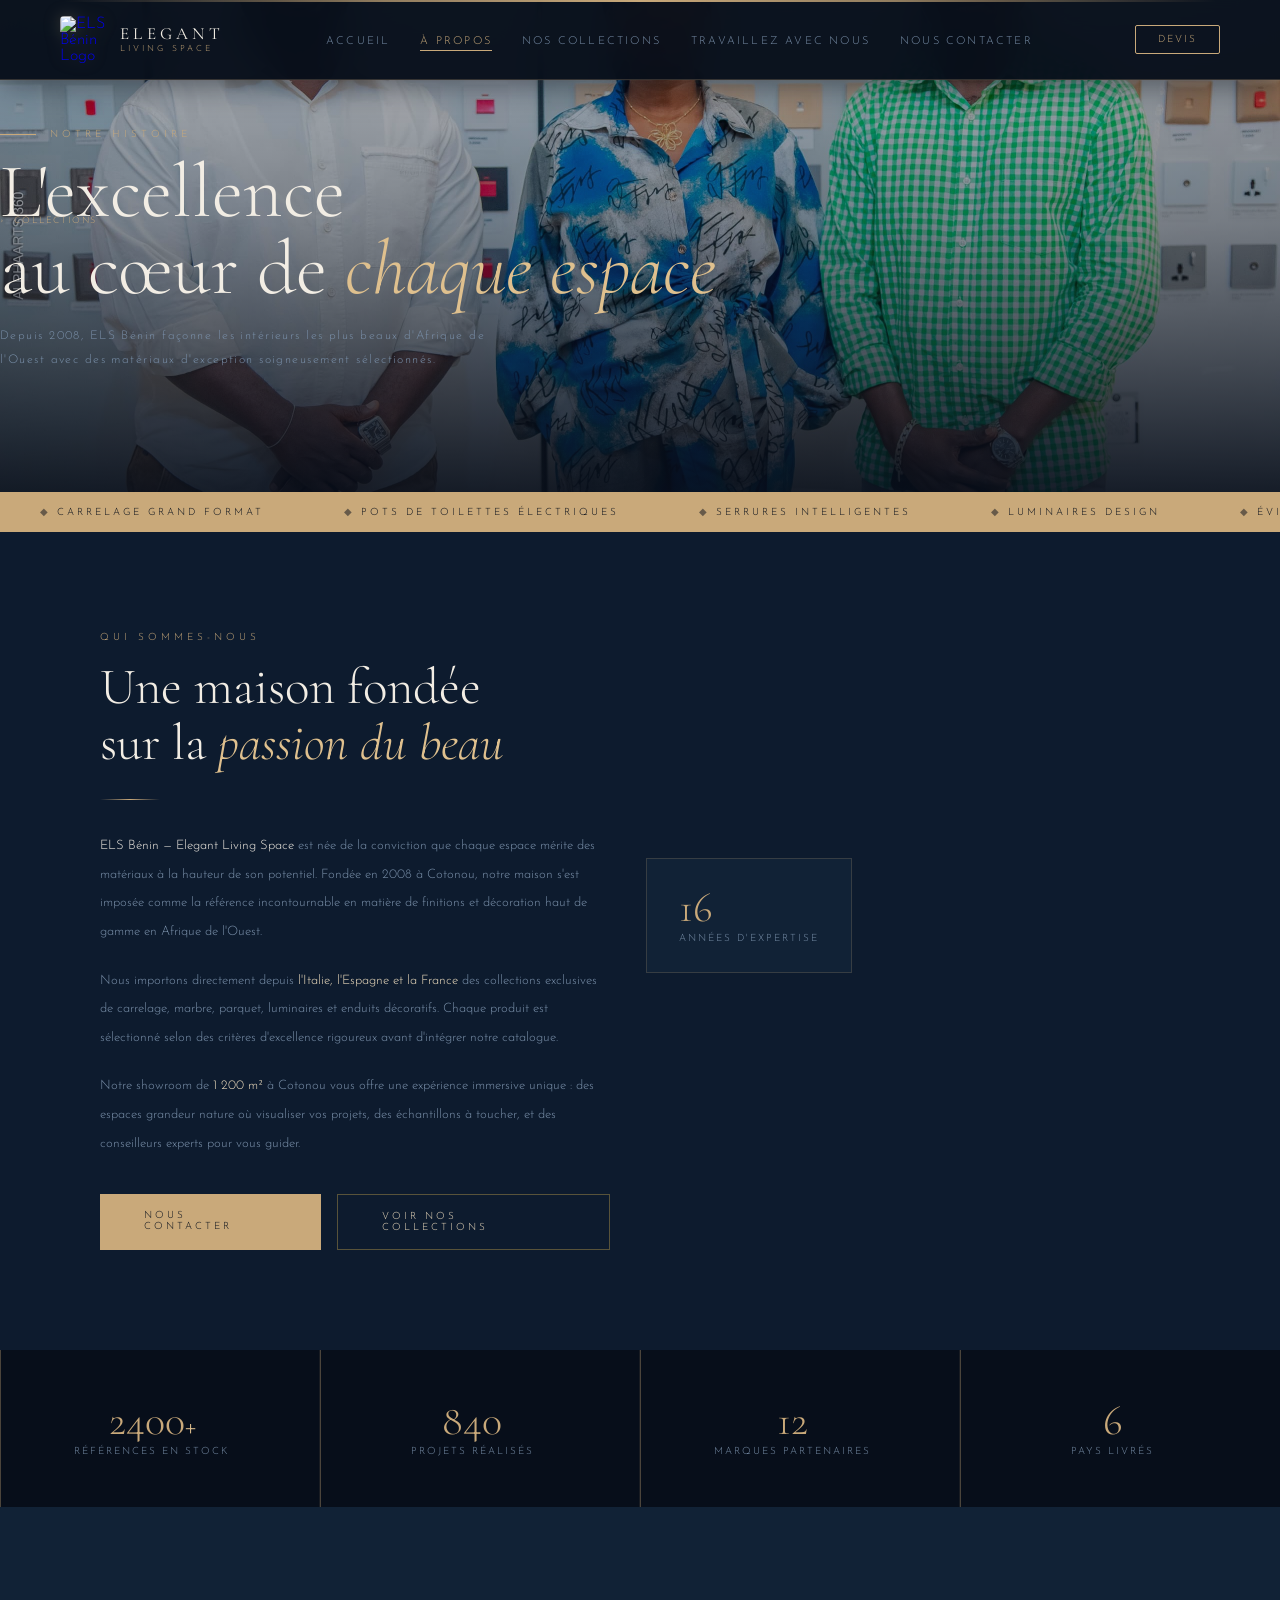
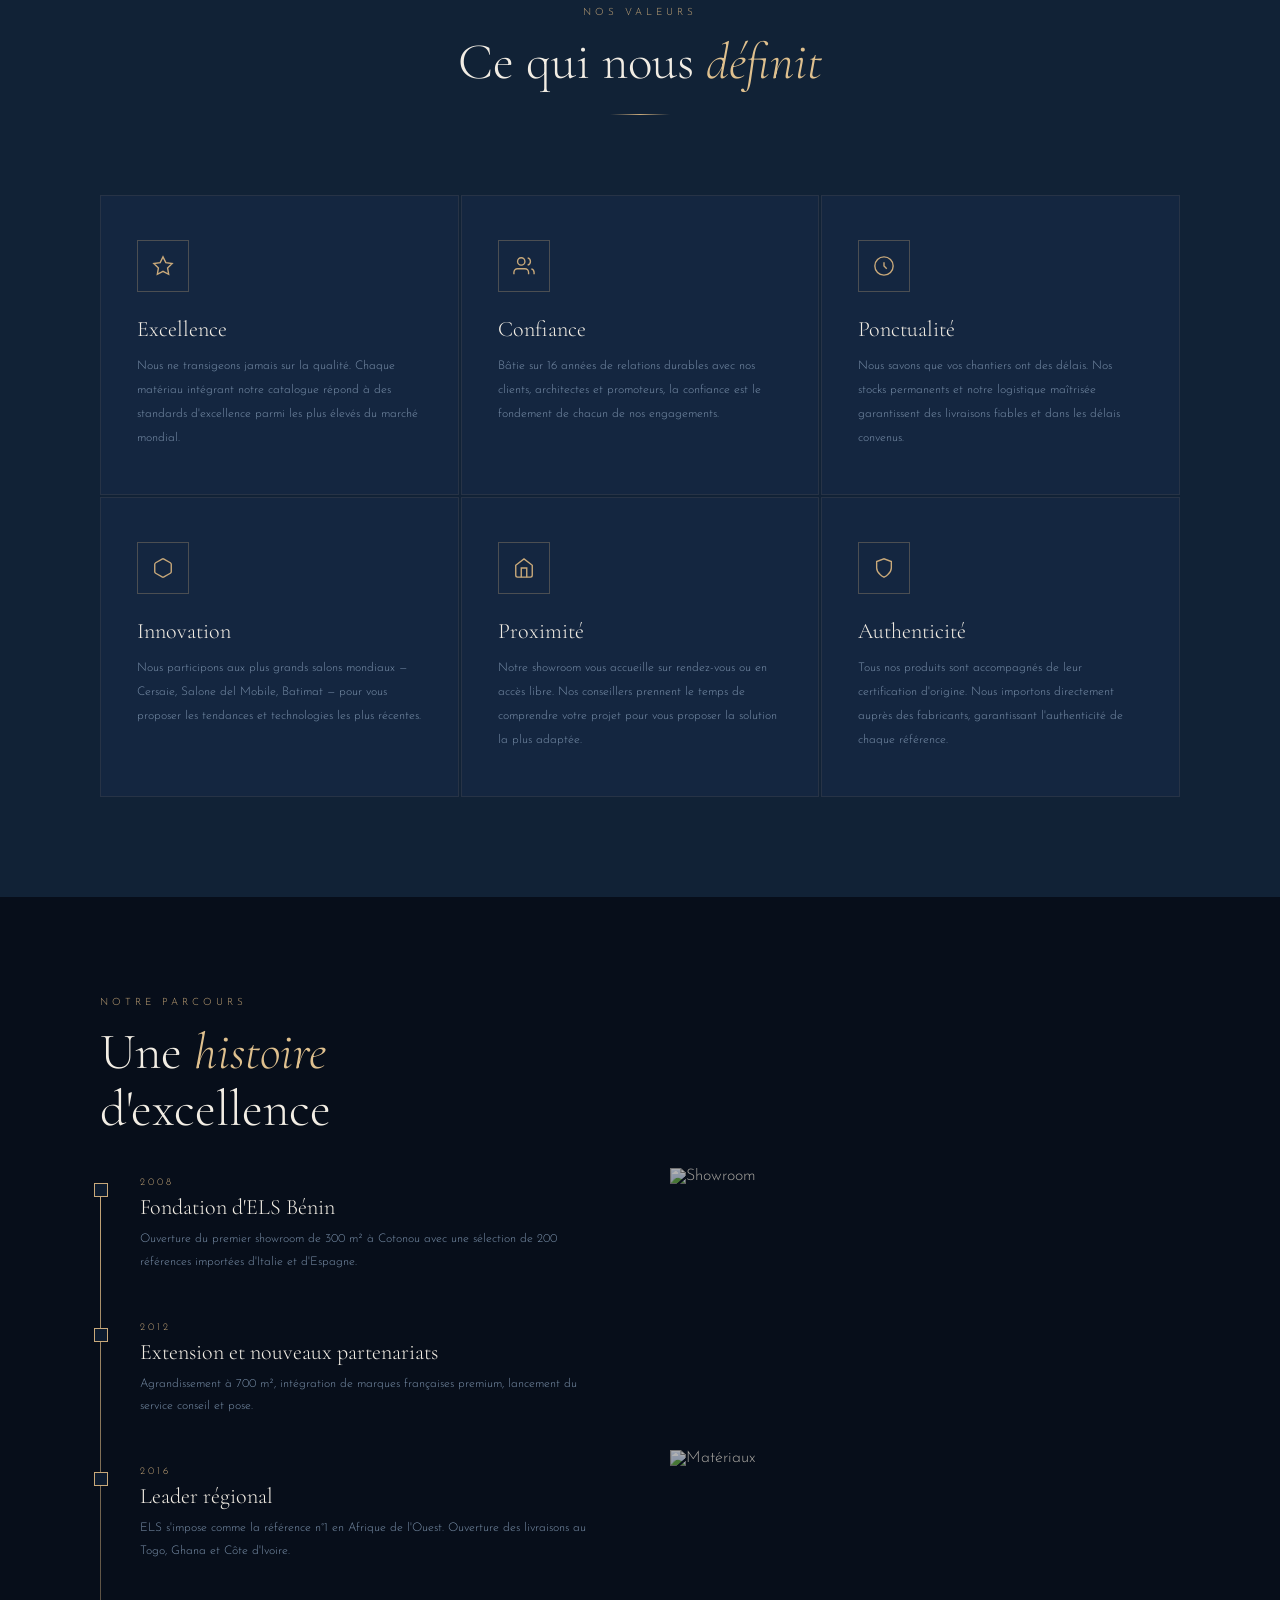
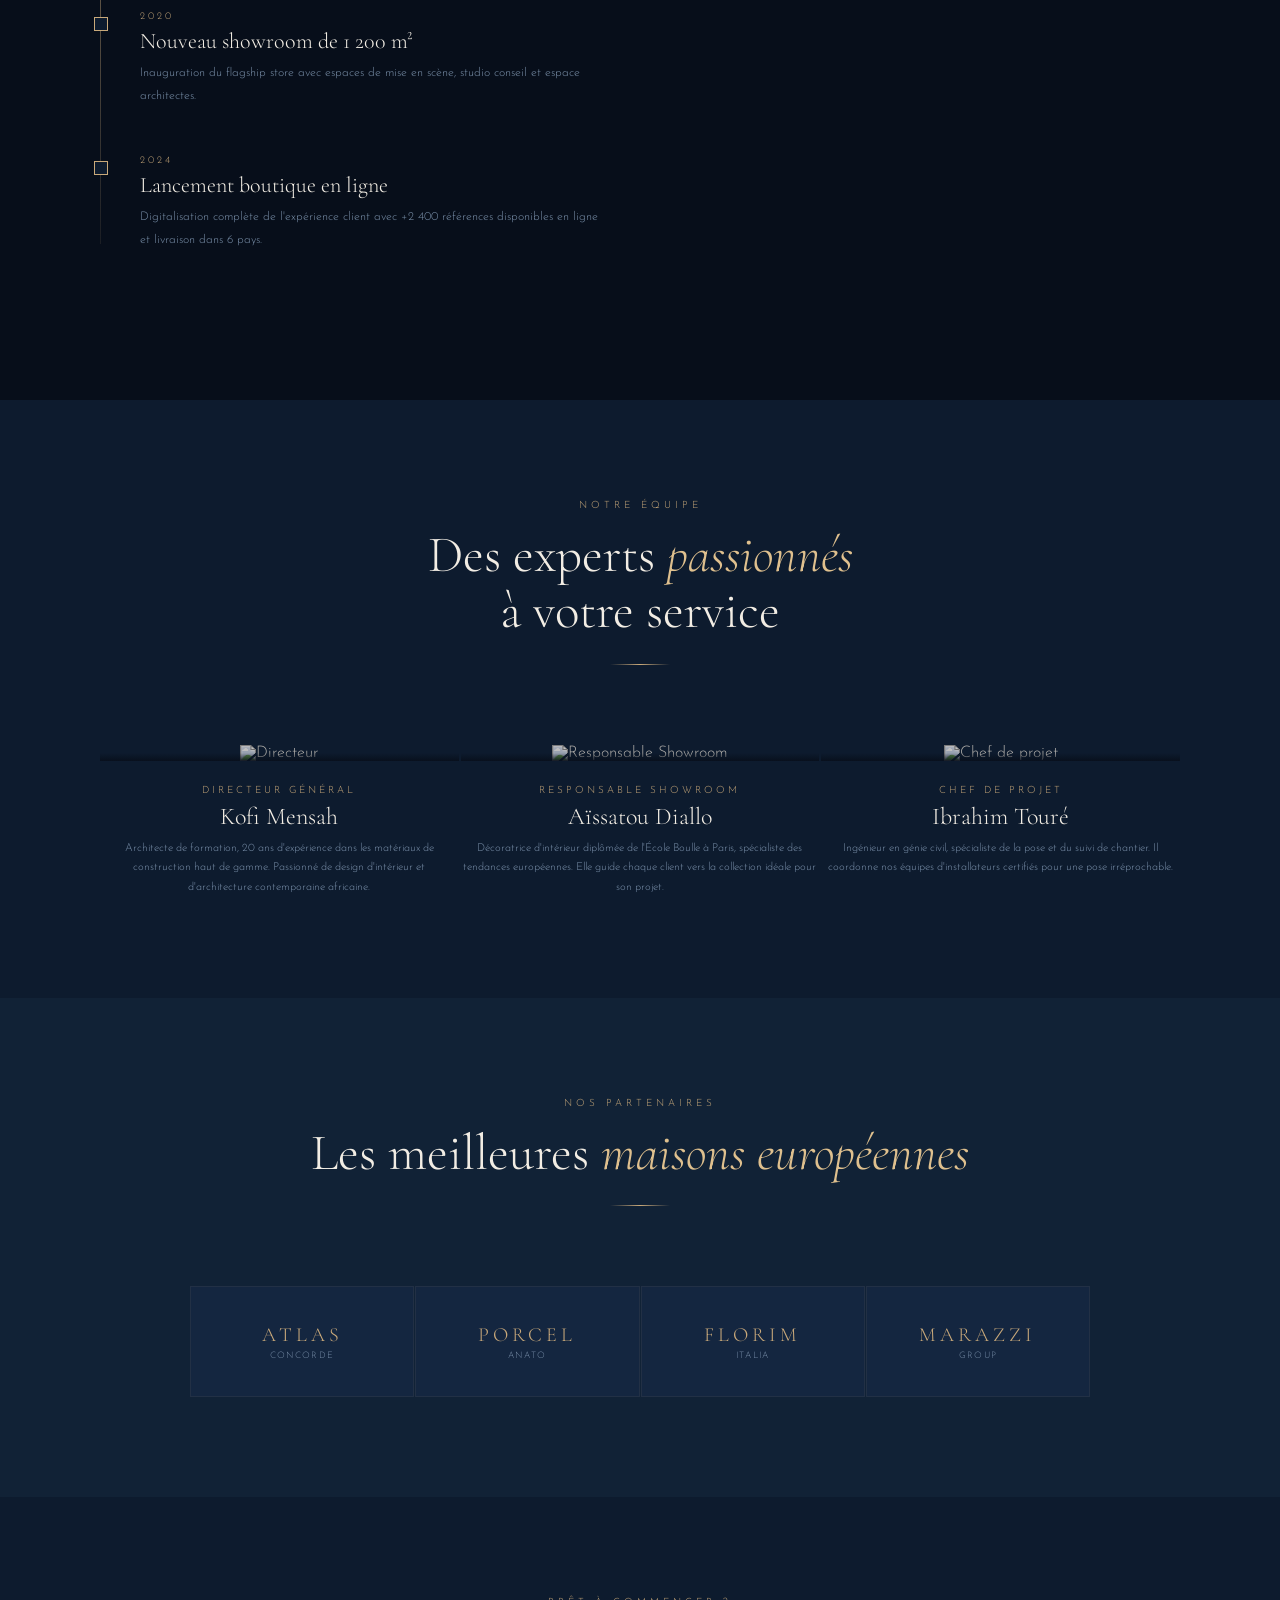
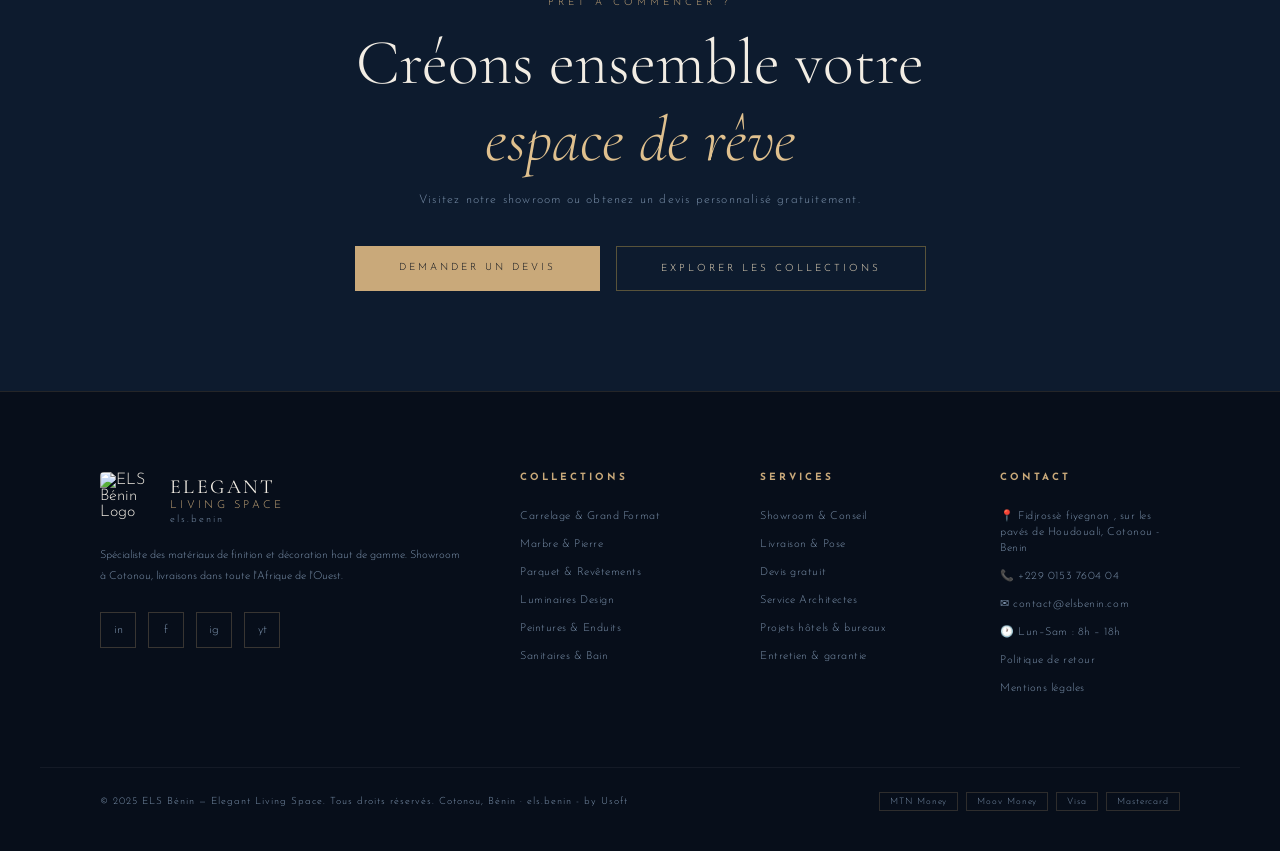
==== commit 355673c7: "Update apropos.html dot deleat" ====
--- a/apropos.html
+++ b/apropos.html
@@ -1242,14 +1242,6 @@
 
   <div class="coll-overlay"></div>
 
-  <!-- Points de navigation -->
-  <div class="hero-dots">
-    <span class="hero-dot active" onclick="goToSlide(0)"></span>
-    <span class="hero-dot" onclick="goToSlide(1)"></span>
-    <span class="hero-dot" onclick="goToSlide(2)"></span>
-    <span class="hero-dot" onclick="goToSlide(3)"></span>
-    <span class="hero-dot" onclick="goToSlide(4)"></span>
-  </div>
 
   <div class="breadcrumb">
     <a href="index.html">Accueil</a><span>›</span><span>Collections</span>
